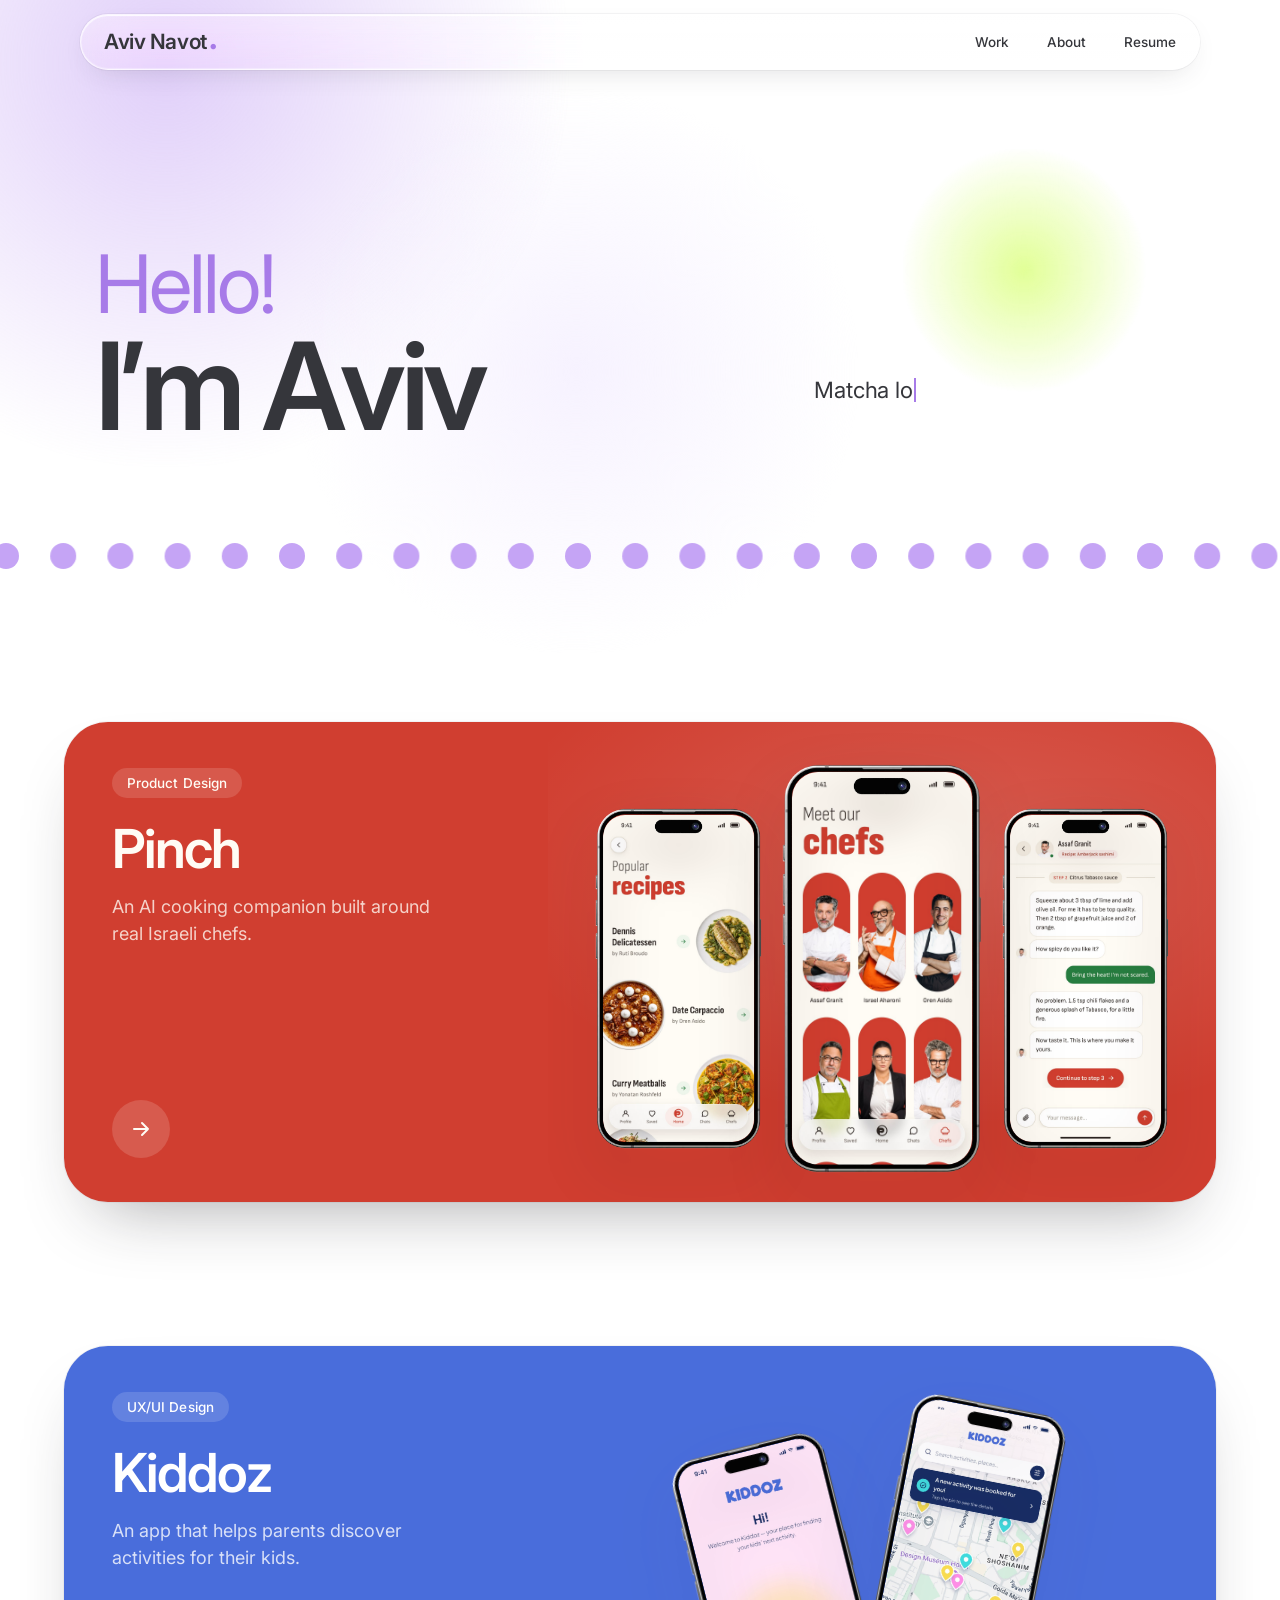
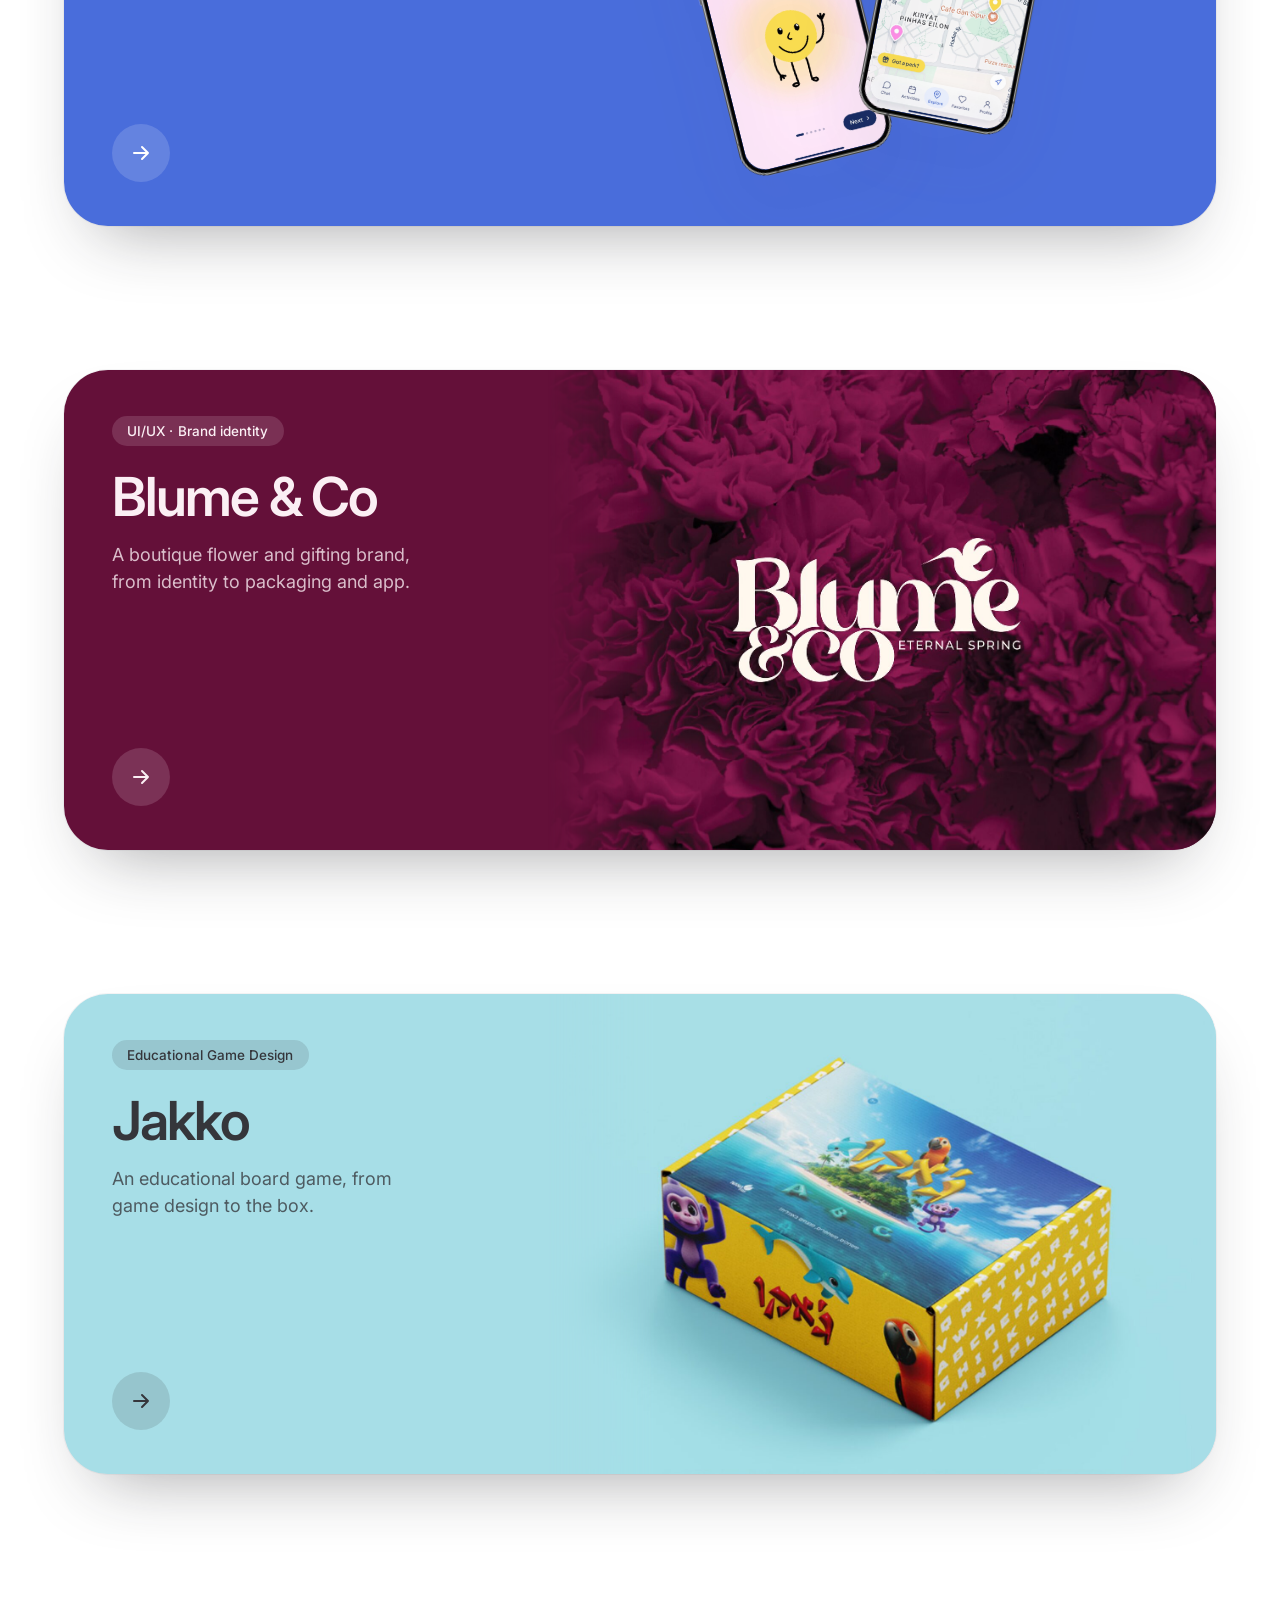
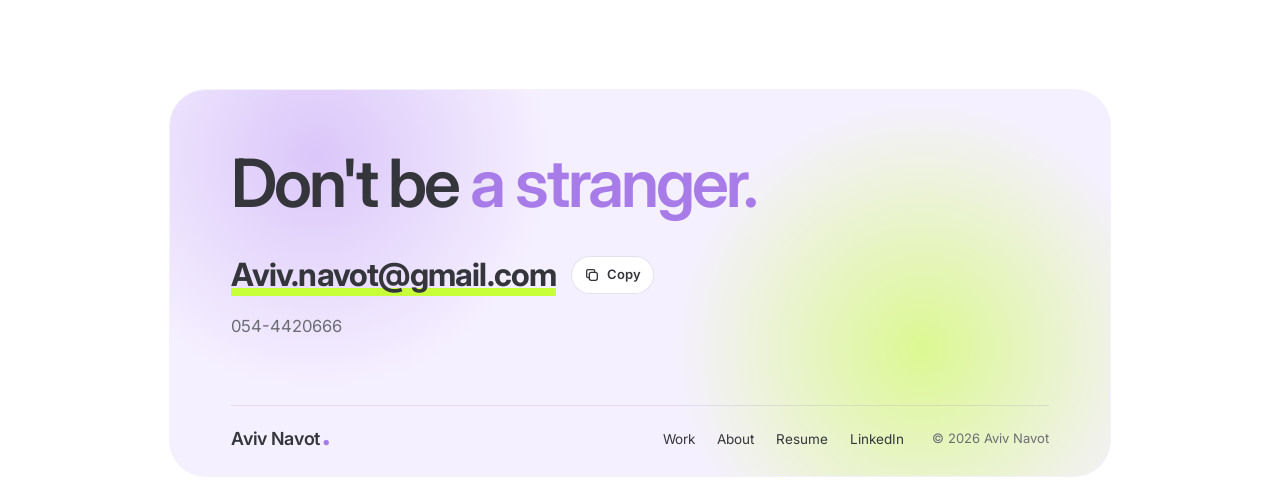
==== index.html @ ee2b3ea7 "Pinch: refresh all screens and home loop from Figma, swap onboarding for the Starter plan screen Co-" ====
<!DOCTYPE html>
<html lang="en" dir="ltr">
<head>
<meta charset="UTF-8">
<meta name="viewport" content="width=device-width, initial-scale=1.0, viewport-fit=cover">
<title>Aviv Navot — Visual &amp; Product Designer</title>
<meta name="description" content="Aviv Navot, visual and product designer: branding, UI/UX and digital products.">
<link rel="preconnect" href="https://fonts.googleapis.com">
<link rel="preconnect" href="https://fonts.gstatic.com" crossorigin>
<link href="https://fonts.googleapis.com/css2?family=Inter:opsz,wght@14..32,300..700&display=swap" rel="stylesheet">
<link rel="stylesheet" href="css/style.css">
<link rel="stylesheet" href="css/case-study.css?v=52">
<link rel="stylesheet" href="css/home.css?v=16">
<link rel="icon" href="favicon.svg" type="image/svg+xml">
<link rel="icon" href="favicon-32.png" sizes="32x32" type="image/png">
<link rel="apple-touch-icon" href="apple-touch-icon.png">
</head>
<body class="cs home" data-title-en="Aviv Navot — Visual &amp; Product Designer">

  <!-- living background -->
  <div class="hm-sky" aria-hidden="true"><div class="hm-orbit"><i></i><i></i><i></i><i></i><i></i></div><div class="hm-glow"></div></div>

  <header class="nav">
    <div class="nav-inner">
      <a href="index.html" class="brand">Aviv Navot<span class="dot">.</span></a>
      <button class="nav-toggle" id="navToggle" aria-label="Menu" aria-expanded="false">
        <span></span><span></span><span></span>
      </button>
      <nav class="nav-links" id="navLinks">
        <a href="#work"><span class="en">Work</span></a>
        <a href="about.html"><span class="en">About</span></a>
        <a href="resume.html"><span class="en">Resume</span></a>
      </nav>
    </div>
  </header>

  <main>

  <!-- ================= HERO ================= -->
  <section class="hm-hero" id="top">
    <script>document.currentScript.parentNode.classList.add("hm-intro")</script>
    <div class="hm-hero-text">
      <h1 class="hm-title">
        <span class="hm-hello" data-lift>Hello!</span>
        <span class="hm-name" data-lift>I’m Aviv</span>
      </h1>
      <p class="hm-note" data-lift><span data-cursor="lime">Matcha lover,</span> <span data-cursor="lilac">coffee hater.</span><br>Creating things people actually need.</p>
    </div>
    <div class="hm-dots" aria-hidden="true"></div>
  </section>

  <!-- ================= WORK ================= -->
  <section class="hm-work" id="work" aria-label="Selected work">
    <div class="hm-stack">

      <article class="hm-slot">
        <a class="hm-card hm-pinch" href="projects/pinch.html" style="--card:#D03E30; --ink:#FFFCF5;">
          <div class="hm-info">
            <span class="hm-tag">Product Design</span>
            <h2 class="hm-name-p">Pinch</h2>
            <p class="hm-desc">An AI cooking companion built around real Israeli chefs.</p>
            <span class="hm-go" aria-hidden="true"><svg viewBox="0 0 24 24"><path d="M5 12h14M13 6l6 6-6 6"/></svg></span>
          </div>
          <div class="hm-media hm-phones" aria-hidden="true">
            <div class="hm-phone p-l"><img src="images/pinch/v2/screen-popular.jpg?v=5" alt="" loading="lazy"></div>
            <div class="hm-phone p-c"><img src="images/pinch/v2/screen-chefs.jpg?v=5" alt=""></div>
            <div class="hm-phone p-r"><img src="images/pinch/v2/screen-chat.jpg?v=5" alt="" loading="lazy"></div>
          </div>
        </a>
      </article>

      <article class="hm-slot">
        <a class="hm-card" href="projects/kiddoz.html" style="--card:#496DDB; --ink:#FFFFFF;">
          <div class="hm-info">
            <span class="hm-tag">UX/UI Design</span>
            <h2 class="hm-name-p">Kiddoz</h2>
            <p class="hm-desc">An app that helps parents discover activities for their kids.</p>
            <span class="hm-go" aria-hidden="true"><svg viewBox="0 0 24 24"><path d="M5 12h14M13 6l6 6-6 6"/></svg></span>
          </div>
          <div class="hm-media hm-phones hm-air" aria-hidden="true">
            <div class="hm-phone k-a"><img src="images/kiddoz/v3/screen-welcome.jpg" alt="" loading="lazy"></div>
            <div class="hm-phone k-b"><img src="images/kiddoz/v3/screen-booking-confirmed.jpg" alt="" loading="lazy"></div>
          </div>
        </a>
      </article>

      <article class="hm-slot">
        <a class="hm-card" href="projects/blume-and-co.html" style="--card:#641039; --ink:#FBEFF4;">
          <div class="hm-info">
            <span class="hm-tag">UI/UX · Brand identity</span>
            <h2 class="hm-name-p">Blume &amp; Co</h2>
            <p class="hm-desc">A boutique flower and gifting brand, from identity to packaging and app.</p>
            <span class="hm-go" aria-hidden="true"><svg viewBox="0 0 24 24"><path d="M5 12h14M13 6l6 6-6 6"/></svg></span>
          </div>
          <div class="hm-media"><img src="images/blume/hero.jpg" alt="Blume &amp; Co logo on a bed of burgundy flowers" loading="lazy"></div>
        </a>
      </article>

      <article class="hm-slot">
        <a class="hm-card" href="projects/jaco.html" style="--card:#A7DEE7; --ink:#35363B;">
          <div class="hm-info">
            <span class="hm-tag">Educational Game Design</span>
            <h2 class="hm-name-p">Jakko</h2>
            <p class="hm-desc">An educational board game, from game design to the box.</p>
            <span class="hm-go" aria-hidden="true"><svg viewBox="0 0 24 24"><path d="M5 12h14M13 6l6 6-6 6"/></svg></span>
          </div>
          <div class="hm-media"><img src="images/jaco/box.jpg" alt="The Jakko board game box" loading="lazy"></div>
        </a>
      </article>

    </div>
  </section>

  </main>

  <footer class="cta-foot" id="contact">
    <div class="cta-card reveal">
      <span class="cta-aura" aria-hidden="true"></span>
      <h2 class="cta-title">Don't be <em>a stranger.</em></h2>
      <button type="button" class="cta-mail" data-copy="Aviv.navot@gmail.com" aria-label="Copy my email address: Aviv.navot@gmail.com">
        <span class="addr">Aviv.navot@gmail.com</span>
        <span class="cta-tip" aria-live="polite"><svg viewBox="0 0 24 24" aria-hidden="true"><rect x="8" y="8" width="12" height="12" rx="3"/><path d="M16 8V6a2 2 0 0 0-2-2H6a2 2 0 0 0-2 2v8a2 2 0 0 0 2 2h2"/></svg><span class="lbl">Copy</span></span>
      </button>
      <a class="cta-phone" href="tel:0544420666">054-4420666</a>
      <div class="cta-bottom">
        <a href="index.html" class="brand">Aviv Navot<span class="dot">.</span></a>
        <nav class="cta-links" aria-label="Footer">
          <a href="index.html#work">Work</a>
          <a href="about.html">About</a>
          <a href="resume.html">Resume</a>
          <a href="https://www.linkedin.com/in/aviv-navot-5a4806437" target="_blank" rel="noopener">LinkedIn</a>
        </nav>
        <span class="cta-note">© 2026 Aviv Navot</span>
      </div>
    </div>
  </footer>

  <script src="js/main.js?v=4"></script>
  <script src="js/case-study.js?v=49"></script>
  <script src="js/home.js?v=14"></script>
</body>
</html>
---- css/style.css ----
/* ============================================
   Aviv Navot — Portfolio
   Design system v2 — editorial, clean-lined
   ============================================ */

:root{
  --green-900:#0f3a20;
  --green-800:#1A5632;
  --green-700:#256d40;
  --green-600:#2f8350;
  --blush:#f3d9d6;
  --blush-soft:#f8e9e6;
  --cream:#faf6f0;
  --cream-deep:#f2ead9;
  --ink:#181c1a;
  --ink-soft:#4a534c;
  --line:rgba(24,28,26,0.12);
  --line-on-dark:rgba(250,246,240,0.22);
  --radius-lg:14px;
  --radius-md:10px;
  --radius-sm:6px;
  --maxw:1240px;
  --ease:cubic-bezier(.22,1,.36,1);
  --wine:#7a2140;
  --nav-h:68px;
}

*,*::before,*::after{ box-sizing:border-box; }
html{ scroll-behavior:smooth; }

body{
  margin:0;
  background:var(--cream);
  color:var(--ink);
  font-family:'Inter',-apple-system,BlinkMacSystemFont,sans-serif;
  font-size:16px;
  line-height:1.6;
  -webkit-font-smoothing:antialiased;
  overflow-x:hidden;
  padding-top:var(--nav-h);
}

html[lang="he"] body{ font-family:'Heebo','Inter',sans-serif; }
html[lang="he"]{ direction:rtl; }
html[lang="en"]{ direction:ltr; }

h1,h2,h3,h4{
  margin:0;
  font-family:'Fraunces','Georgia',serif;
  font-weight:600;
  letter-spacing:-0.01em;
  color:var(--green-900);
}
html[lang="he"] h1, html[lang="he"] h2, html[lang="he"] h3, html[lang="he"] h4{
  font-family:'Heebo',sans-serif;
  font-weight:700;
  letter-spacing:0;
}

p{ margin:0; }
a{ color:inherit; text-decoration:none; }
img{ max-width:100%; display:block; }
ul{ margin:0; padding:0; list-style:none; }
button{ font-family:inherit; }

/* language visibility toggle */
html[lang="en"] .he{ display:none !important; }
html[lang="he"] .en{ display:none !important; }

.wrap{
  max-width:var(--maxw);
  margin:0 auto;
  padding:0 clamp(20px,5vw,64px);
}

.eyebrow{
  display:inline-flex;
  align-items:center;
  gap:10px;
  font-size:12.5px;
  letter-spacing:0.16em;
  text-transform:uppercase;
  color:var(--green-700);
  font-weight:600;
}
.eyebrow::before{
  content:"";
  width:26px; height:1px;
  background:var(--green-700);
  display:inline-block;
}
html[lang="he"] .eyebrow{ letter-spacing:0; }
html[lang="he"] .eyebrow::before{ display:none; }
html[lang="he"] .eyebrow::after{
  content:"";
  width:26px; height:1px;
  background:var(--green-700);
  display:inline-block;
}

/* ============ NAV ============ */
/* Default = solid state (used on every page except the homepage hero) */
.nav{
  position:fixed; top:0; left:0; right:0; z-index:200;
  background:rgba(250,246,240,0.92);
  backdrop-filter:blur(14px) saturate(1.2);
  box-shadow:0 8px 26px -20px rgba(15,58,32,0.4);
  padding-top:env(safe-area-inset-top);
  transition:background .4s var(--ease), box-shadow .4s var(--ease);
}
.nav-inner{
  max-width:var(--maxw);
  margin:0 auto;
  padding:15px clamp(18px,5vw,64px);
  display:flex;
  align-items:center;
  justify-content:space-between;
  gap:16px;
}
.brand{
  font-family:'Fraunces',serif;
  font-weight:600;
  font-size:21px;
  color:var(--green-900);
  letter-spacing:-0.02em;
  display:flex;
  align-items:baseline;
  gap:8px;
  transition:color .4s var(--ease);
  white-space:nowrap;
}
html[lang="he"] .brand{ font-family:'Heebo',sans-serif; }
.brand .dot{ color:var(--green-700); font-size:36px; line-height:0; margin-left:-.17em; }

.nav-links{
  display:flex;
  align-items:center;
  gap:10px;
}
.nav-links a{
  font-size:13.5px;
  font-weight:600;
  color:var(--cream);
  padding:9px 18px;
  border-radius:999px;
  background:var(--green-800);
  transition:background .3s var(--ease), color .3s var(--ease);
  white-space:nowrap;
}
.nav-links a:hover{ background:var(--green-700); }

.lang-toggle{
  display:flex;
  align-items:center;
  gap:8px;
  font-size:12.5px;
  font-weight:600;
  flex:none;
}
.lang-toggle button{
  border:none;
  background:none;
  padding:2px 0;
  font-size:12.5px;
  font-weight:600;
  letter-spacing:0.02em;
  color:var(--ink-soft);
  cursor:pointer;
  position:relative;
  transition:color .3s var(--ease);
}
.lang-toggle button.active{ color:var(--green-800); }
.lang-toggle button.active::after{
  content:"";
  position:absolute; left:0; right:0; bottom:-4px;
  height:1.5px; background:var(--green-700);
}
.lang-toggle .sep{ color:var(--line); font-size:12px; }

/* hamburger toggle (mobile) */
.nav-toggle{
  display:none;
  flex:none;
  width:34px; height:34px;
  border:none; background:none;
  padding:0; margin:0;
  cursor:pointer;
  position:relative;
  z-index:210;
}
.nav-toggle span{
  position:absolute; left:6px; right:6px;
  height:2px; background:var(--green-900);
  border-radius:2px;
  transition:transform .3s var(--ease), opacity .3s var(--ease), background .3s var(--ease);
}
.nav-toggle span:nth-child(1){ top:11px; }
.nav-toggle span:nth-child(2){ top:17px; }
.nav-toggle span:nth-child(3){ top:23px; }
.nav-toggle.open span:nth-child(1){ transform:translateY(6px) rotate(45deg); }
.nav-toggle.open span:nth-child(2){ opacity:0; }
.nav-toggle.open span:nth-child(3){ transform:translateY(-6px) rotate(-45deg); }

/* -- transparent "on hero" state — homepage only, before scrolling past hero -- */
.nav.nav--on-hero{
  background:transparent;
  backdrop-filter:none;
  box-shadow:none;
}
.nav--on-hero .brand{ color:var(--cream); }
.nav--on-hero .brand .dot{ color:var(--blush); }
.nav--on-hero .nav-links a{ color:var(--cream); background:rgba(250,246,240,0.14); }
.nav--on-hero .nav-links a:hover{ background:rgba(250,246,240,0.24); }
.nav--on-hero .lang-toggle button{ color:rgba(250,246,240,0.65); }
.nav--on-hero .lang-toggle button.active{ color:var(--cream); }
.nav--on-hero .lang-toggle button.active::after{ background:var(--blush); }
.nav--on-hero .lang-toggle .sep{ color:rgba(250,246,240,0.4); }
.nav--on-hero .nav-toggle span{ background:var(--cream); }

/* ============ SECTION HEADERS ============ */
.section{ padding:80px 0; }
.section.tight{ padding:44px 0; }
.section-head{ margin-bottom:44px; }
.section-head h2{
  font-size:clamp(28px,3.2vw,40px);
  line-height:1.15;
}

/* ============ HERO ============ */
.hero{ padding:72px 0 84px; }
.hero-grid{
  display:grid;
  grid-template-columns:1.25fr 0.75fr;
  gap:72px;
  align-items:start;
}
.hero-kicker{ margin-bottom:22px; }
.hero h1{
  font-size:clamp(34px,4.2vw,52px);
  line-height:1.12;
  margin-bottom:22px;
  max-width:16ch;
}
.hero h1 em{ font-style:italic; color:var(--green-700); }
html[lang="he"] .hero h1 em{ font-style:normal; }

.hero-lede{
  font-size:16.5px;
  color:var(--ink-soft);
  max-width:48ch;
  margin-bottom:30px;
}
.hero-actions{
  display:flex;
  align-items:center;
  gap:28px;
  flex-wrap:wrap;
}

.btn{
  display:inline-flex;
  align-items:center;
  gap:10px;
  padding:14px 28px;
  border-radius:999px;
  background:var(--green-800);
  color:var(--cream);
  font-weight:600;
  font-size:14.5px;
  letter-spacing:0.01em;
  transition:transform .3s var(--ease), background .3s var(--ease);
}
.btn:hover{ background:var(--green-700); transform:translateY(-2px); }
.btn.ghost{
  background:transparent;
  color:var(--green-900);
  border:1px solid var(--line);
}
.btn.ghost:hover{ border-color:var(--green-700); background:rgba(26,86,50,0.04); }

.link-arrow{
  font-size:14.5px;
  font-weight:600;
  color:var(--green-800);
  display:inline-flex;
  align-items:center;
  gap:8px;
  border-bottom:1px solid var(--line);
  padding-bottom:2px;
}
.link-arrow .a{ transition:transform .3s var(--ease); display:inline-block; }
html[lang="he"] .link-arrow .a{ transform:scaleX(-1); }
.link-arrow:hover{ border-color:var(--green-700); }
.link-arrow:hover .a{ transform:translateX(4px); }
html[lang="he"] .link-arrow:hover .a{ transform:scaleX(-1) translateX(4px); }

/* -- hero info column (no boxes, hairline-separated) -- */
.hero-info{
  display:flex;
  flex-direction:column;
  gap:26px;
  padding-top:8px;
}
.info-block{
  padding-top:20px;
  border-top:1px solid var(--line);
}
.info-block:first-child{ padding-top:0; border-top:none; }
.info-label{
  display:block;
  font-family:'Inter',sans-serif;
  font-size:11.5px;
  text-transform:uppercase;
  letter-spacing:0.14em;
  font-weight:600;
  color:var(--green-700);
  margin-bottom:10px;
}
html[lang="he"] .info-label{ font-family:'Heebo',sans-serif; letter-spacing:0; }
.info-value{
  font-size:15px;
  color:var(--ink);
  line-height:1.7;
}
.info-value.contact-list{
  display:flex;
  flex-direction:column;
  gap:6px;
}
.info-value.contact-list a{
  font-weight:600;
  color:var(--green-900);
  width:fit-content;
  border-bottom:1px solid transparent;
  transition:border-color .2s var(--ease), color .2s var(--ease);
}
.info-value.contact-list a:hover{ border-color:var(--green-700); color:var(--green-700); }

/* ============ HERO COVER (homepage — full-viewport, mobile-first) ============ */
.hero-cover{
  position:relative;
  min-height:100svh;
  min-height:100vh;
  margin-top:calc(-1 * var(--nav-h));
  background:var(--green-900);
  color:var(--cream);
  display:flex;
  align-items:center;
  justify-content:center;
  overflow:hidden;
  padding:
    calc(env(safe-area-inset-top) + var(--nav-h) + 28px)
    max(20px, env(safe-area-inset-right))
    calc(env(safe-area-inset-bottom) + 60px)
    max(20px, env(safe-area-inset-left));
}
.hero-cover-inner{
  position:relative;
  z-index:3;
  text-align:center;
  max-width:760px;
  width:100%;
  margin-bottom:clamp(130px,30vh,300px); /* reserves room below for hero-photo, nudging text upward */
}
.hero-cover.no-photo .hero-cover-inner{ margin-bottom:0; }
.hero-hand{
  font-family:'Caveat','Fraunces',cursive;
  font-weight:600;
  font-size:clamp(19px,5.6vw,30px);
  color:var(--blush);
  margin:0 0 2px;
  line-height:1.3;
}
html[lang="he"] .hero-hand{ font-family:'Heebo',sans-serif; font-weight:600; font-size:clamp(16px,4.4vw,22px); }
.hero-big{
  font-family:'Fraunces',serif;
  font-style:italic;
  font-weight:600;
  color:var(--blush);
  font-size:clamp(56px,19vw,150px);
  line-height:0.94;
  margin:0;
  letter-spacing:-0.01em;
  word-break:keep-all;
}
html[lang="he"] .hero-big{ font-family:'Heebo',sans-serif; font-style:normal; font-weight:800; font-size:clamp(34px,12vw,104px); line-height:1.05; }
.hero-sign{
  margin-top:clamp(14px,3.4vw,24px);
  font-size:clamp(12.5px,3vw,15px);
  letter-spacing:0.16em;
  text-transform:uppercase;
  color:rgba(250,246,240,0.7);
}
html[lang="he"] .hero-sign{ letter-spacing:0.02em; }

.hero-flower{ position:absolute; z-index:1; opacity:0.95; }
.hero-flower.f1{ top:6%; left:4%; width:clamp(34px,9vw,64px); }
.hero-flower.f2{ top:11%; left:16%; width:clamp(22px,6vw,42px); opacity:.8; }
.hero-flower.f3{ top:7%; right:5%; width:clamp(36px,9.5vw,70px); }
.hero-flower.f4{ top:16%; right:16%; width:clamp(20px,5.5vw,38px); opacity:.8; }
.hero-flower.f5{ bottom:16%; left:6%; width:clamp(26px,7vw,50px); }
.hero-flower.f6{ bottom:8%; left:15%; width:clamp(18px,5vw,32px); opacity:.75; }
.hero-flower.f7{ bottom:16%; right:6%; width:clamp(26px,7vw,50px); }
.hero-flower.f8{ bottom:8%; right:15%; width:clamp(18px,5vw,32px); opacity:.75; }

.hero-curve{
  position:absolute;
  z-index:2;
  left:50%;
  bottom:-2px;
  transform:translateX(-50%);
  width:150%;
  height:clamp(46px,11vw,110px);
  background:var(--cream);
  border-radius:50% 50% 0 0/100% 100% 0 0;
}

/* -- hero photo: rises up centered, masked by hero-curve so she appears to step out of it -- */
.hero-photo{
  position:absolute;
  z-index:1;
  left:50%;
  bottom:0;
  transform:translateX(-50%);
  height:clamp(190px,40vh,420px);
  width:auto;
  max-width:80vw;
  pointer-events:none;
  user-select:none;
  filter:drop-shadow(0 18px 34px rgba(7,22,14,0.4));
}

/* ============ ABOUT TEASER (homepage) ============ */
.about-teaser{ padding:clamp(52px,10vw,90px) 0; }
.about-teaser-head{ margin-bottom:26px; }
.about-teaser-copy{
  display:flex;
  flex-direction:column;
  gap:18px;
  max-width:66ch;
  font-size:clamp(15.5px,2.2vw,17px);
  color:var(--ink-soft);
  line-height:1.75;
}
.about-teaser-copy strong{ color:var(--ink); }
.about-teaser-actions{ margin-top:28px; }

/* ============ PROJECT CHAPTERS (home) — full-bleed, sticky-media ============ */
.proj-list{ display:flex; flex-direction:column; }
.proj-row{
  position:relative;
  height:140svh;
  height:140vh;
}
.proj-link{ display:block; height:100%; }
.proj-media{
  position:sticky;
  top:0;
  width:100%;
  height:100svh;
  height:100vh;
  overflow:hidden;
  background:var(--cream-deep);
}
.proj-media img{
  width:100%; height:100%;
  object-fit:cover;
  display:block;
}

.proj-overlay{
  position:absolute; inset:0;
  display:flex;
  flex-direction:column;
  justify-content:flex-end;
  padding:clamp(20px,5vw,48px);
  padding-bottom:calc(env(safe-area-inset-bottom) + clamp(28px,7vw,56px));
  background:linear-gradient(180deg,
    rgba(7,22,14,0) 30%,
    rgba(7,22,14, calc(0.28 + 0.42 * var(--progress, 0.35))) 68%,
    rgba(7,22,14, calc(0.6 + 0.3 * var(--progress, 0.35))) 100%);
  transition:background .15s linear;
}
.proj-index{
  position:absolute;
  top:calc(env(safe-area-inset-top) + clamp(18px,4vw,32px));
  left:clamp(20px,5vw,48px);
  font-family:'Fraunces',serif;
  font-size:13px;
  color:rgba(250,246,240,0.75);
  letter-spacing:0.05em;
}
html[lang="he"] .proj-index{ left:auto; right:clamp(20px,5vw,48px); font-family:'Heebo',sans-serif; }

.proj-kicker{
  font-size:12px;
  font-weight:600;
  text-transform:uppercase;
  letter-spacing:0.1em;
  color:var(--blush);
  margin-bottom:10px;
  display:block;
}
html[lang="he"] .proj-kicker{ letter-spacing:0; }

.proj-title-row{
  display:flex;
  align-items:flex-end;
  justify-content:space-between;
  gap:20px;
}
.proj-heading{
  color:#fff;
  font-size:clamp(30px,8vw,46px);
  line-height:1.03;
}
.proj-arrow{
  flex:none;
  font-size:22px;
  color:#fff;
  opacity:0.85;
  transition:transform .35s var(--ease);
}
html[lang="he"] .proj-arrow{ transform:scaleX(-1); }
.proj-row:hover .proj-arrow{ transform:translateX(6px); opacity:1; }
html[lang="he"] .proj-row:hover .proj-arrow{ transform:scaleX(-1) translateX(6px); }

.proj-specialties{
  display:flex;
  flex-wrap:wrap;
  align-items:center;
  gap:0;
  margin-top:12px;
  font-size:13.5px;
  color:rgba(250,246,240,0.88);
  font-weight:500;
}
.proj-specialties li{ display:flex; align-items:center; }
.proj-specialties li:not(:last-child)::after{
  content:"·";
  margin:0 10px;
  color:rgba(250,246,240,0.5);
}

/* ============ PROJECT PAGE ============ */
.project-hero{ padding:60px 0 0; }
.breadcrumb{
  display:flex; align-items:center; gap:10px;
  font-size:13.5px; color:var(--ink-soft); margin-bottom:30px;
}
.breadcrumb a{ color:var(--green-700); font-weight:600; }
.breadcrumb a:hover{ text-decoration:underline; }

.project-head{ max-width:74ch; }
.project-head h1{ font-size:clamp(32px,4.4vw,54px); line-height:1.08; margin:14px 0 20px; }
.project-head .lede{ color:var(--ink-soft); font-size:17px; }

/* -- spec strip, replaces boxed meta card -- */
.specs{
  display:flex;
  flex-wrap:wrap;
  gap:clamp(28px,4vw,64px);
  padding:26px 0;
  margin-top:38px;
  border-top:1px solid var(--line);
  border-bottom:1px solid var(--line);
}
.spec{ display:flex; flex-direction:column; gap:7px; }
.spec .k{
  font-size:11px; text-transform:uppercase; letter-spacing:0.1em;
  color:var(--ink-soft);
}
html[lang="he"] .spec .k{ letter-spacing:0; }
.spec .v{ font-size:14.5px; font-weight:600; color:var(--ink); }
.spec .v.list{ display:flex; flex-wrap:wrap; gap:0; }
.spec .v.list span:not(:last-child)::after{ content:"·"; margin:0 8px; color:var(--ink-soft); font-weight:400; }

.project-body{ padding:52px 0 0; }
.prose{
  max-width:74ch;
  font-size:16.5px;
  color:var(--ink-soft);
  display:flex;
  flex-direction:column;
  gap:20px;
  margin-bottom:44px;
}
.prose strong{ color:var(--ink); }

.gallery{
  display:grid;
  grid-template-columns:repeat(6,1fr);
  gap:18px;
}
.gallery figure{ margin:0; border-radius:var(--radius-md); overflow:hidden; background:var(--cream-deep); }
.gallery img{ width:100%; height:100%; object-fit:cover; transition:transform .6s var(--ease); }
.gallery figure:hover img{ transform:scale(1.03); }
.gallery .g-wide{ grid-column:span 6; }
.gallery .g-half{ grid-column:span 3; }
.gallery .g-third{ grid-column:span 2; }

/* -- next project, plain text link -- */
.next-project{
  padding:60px 0 90px;
  margin-top:24px;
}
.next-project .label{
  font-size:12.5px; letter-spacing:0.1em; text-transform:uppercase;
  color:var(--ink-soft); margin-bottom:16px; display:block;
}
html[lang="he"] .next-project .label{ letter-spacing:0; }
.next-card{
  display:flex; align-items:center; justify-content:space-between; gap:24px;
  padding:26px 0;
  border-top:1px solid var(--line);
  transition:padding .3s var(--ease);
}
.next-card h3{ font-size:clamp(26px,3.6vw,40px); transition:color .3s var(--ease); }
.next-card .arrow{ font-size:26px; color:var(--green-800); transition:transform .35s var(--ease); }
html[lang="he"] .next-card .arrow{ transform:scaleX(-1); }
.next-card:hover h3{ color:var(--green-700); }
.next-card:hover .arrow{ transform:translateX(8px); }
html[lang="he"] .next-card:hover .arrow{ transform:scaleX(-1) translateX(8px); }

/* ============ ABOUT PAGE ============ */
.about-hero{ padding:64px 0 0; }
.about-grid{
  display:grid;
  grid-template-columns:1.3fr 0.7fr;
  gap:72px;
  align-items:start;
  padding:44px 0 80px;
}
.about-copy{ display:flex; flex-direction:column; gap:22px; max-width:62ch; }
.about-copy p{ font-size:17px; color:var(--ink-soft); line-height:1.75; }
.about-copy p strong{ color:var(--ink); }
.about-side{ display:flex; flex-direction:column; gap:26px; }

/* ============ CONTACT PAGE ============ */
.contact-grid{
  display:grid;
  grid-template-columns:repeat(2,1fr);
  gap:1px;
  background:var(--line);
  border:1px solid var(--line);
  margin-top:48px;
  border-radius:var(--radius-md);
  overflow:hidden;
}
.contact-card{
  background:var(--cream);
  padding:28px 26px;
  display:flex;
  flex-direction:column;
  gap:8px;
  position:relative;
}
a.contact-card{ transition:background .3s var(--ease); }
a.contact-card:hover{ background:var(--cream-deep); }
.contact-card-label{
  font-size:11px;
  text-transform:uppercase;
  letter-spacing:0.1em;
  color:var(--ink-soft);
}
html[lang="he"] .contact-card-label{ letter-spacing:0; }
.contact-card-value{
  font-family:'Fraunces',serif;
  font-size:clamp(17px,2.4vw,22px);
  color:var(--green-900);
}
html[lang="he"] .contact-card-value{ font-family:'Heebo',sans-serif; font-weight:700; }
.contact-card-arrow{
  position:absolute; top:26px; right:26px;
  font-size:18px; color:var(--green-700);
  opacity:0; transform:translateX(-4px);
  transition:opacity .3s var(--ease), transform .3s var(--ease);
}
html[lang="he"] .contact-card-arrow{ right:auto; left:26px; transform:scaleX(-1) translateX(-4px); }
a.contact-card:hover .contact-card-arrow{ opacity:1; transform:translateX(0); }
html[lang="he"] a.contact-card:hover .contact-card-arrow{ transform:scaleX(-1) translateX(0); }

/* ============ FOOTER ============ */
.site-footer{
  border-top:1px solid var(--line);
  padding:48px 0 40px;
  margin-top:20px;
}
.footer-grid{
  display:flex;
  align-items:center;
  justify-content:space-between;
  gap:24px;
  flex-wrap:wrap;
}
.footer-grid .brand{ font-size:19px; }
.footer-links{ display:flex; gap:28px; flex-wrap:wrap; }
.footer-links a{ font-size:13.5px; color:var(--ink-soft); }
.footer-links a:hover{ color:var(--green-800); }
.footer-note{ font-size:12.5px; color:var(--ink-soft); opacity:.7; margin-top:18px; }

/* ============ MOBILE NAV OVERLAY ============ */
@media (max-width: 720px){
  .nav-toggle{ display:block; }
  .nav-links{
    position:fixed;
    inset:0;
    top:0;
    flex-direction:column;
    justify-content:center;
    align-items:center;
    gap:20px;
    background:var(--green-900);
    padding:100px 24px 40px;
    transform:translateY(-8px);
    opacity:0;
    pointer-events:none;
    transition:opacity .35s var(--ease), transform .35s var(--ease);
  }
  .nav-links.open{
    opacity:1;
    transform:translateY(0);
    pointer-events:auto;
  }
  .nav-links a{
    font-size:19px;
    background:transparent;
    color:var(--cream);
    padding:10px 22px;
  }
  .nav-links a:hover{ background:rgba(250,246,240,0.1); }
}

/* ============ RESPONSIVE ============ */
@media (max-width: 980px){
  .about-grid{ grid-template-columns:1fr; gap:36px; }
  .gallery{ grid-template-columns:repeat(2,1fr); }
  .gallery .g-wide, .gallery .g-half, .gallery .g-third{ grid-column:span 2; }
}
@media (max-width: 640px){
  .contact-grid{ grid-template-columns:1fr; }
}
@media (max-width: 560px){
  .section{ padding:56px 0; }
  .proj-title-row{ flex-direction:column; align-items:flex-start; gap:10px; }
  .specs{ gap:22px; }
}

/* -- mobile-only: compact editorial previews instead of full-screen sticky chapters -- */
@media (max-width: 640px){
  .proj-row{
    height:auto;
  }
  .proj-link{
    height:auto;
    display:block;
  }
  .proj-media{
    position:relative;
    top:auto;
    height:48svh;
    height:48vh;
    min-height:380px;
    max-height:520px;
  }
  .proj-overlay{
    padding:16px 18px calc(env(safe-area-inset-bottom) + 16px);
    background:linear-gradient(180deg,
      rgba(7,22,14,0) 30%,
      rgba(7,22,14,0.5) 68%,
      rgba(7,22,14,0.78) 100%);
  }
  .proj-index{
    top:calc(env(safe-area-inset-top) + 12px);
    font-size:11.5px;
  }
  .proj-kicker{
    font-size:11px;
    margin-bottom:6px;
  }
  .proj-heading{
    font-size:clamp(21px,6.5vw,28px);
  }
  .proj-specialties{
    font-size:11.5px;
    margin-top:6px;
  }
  .proj-arrow{ font-size:18px; }
}

/* respect reduced motion */
@media (prefers-reduced-motion: reduce){
  .reveal{ transition:none; opacity:1; transform:none; }
  html{ scroll-behavior:auto; }
}

/* reveal-on-scroll */
.reveal{ opacity:0; transform:translateY(20px); transition:opacity .8s var(--ease), transform .8s var(--ease); }
.reveal.in{ opacity:1; transform:translateY(0); }

/* English-only portfolio: language switch removed */
.lang-toggle{ display:none !important; }
---- css/case-study.css ----
/* ============================================
   Case study layer — clean / airy direction
   White page, subtle grey containers, colour only in type.
   Scoped to body.cs. Project accent via --pj-accent.
   ============================================ */

body.cs{
  /* portfolio palette: Acid Lime x Soft Lilac on white, graphite type.
     Project imagery keeps its own colours (Pinch stays red). */
  --c-graphite:#35363B;
  --c-lime:#C7FF38;
  --c-lilac:#C5A4F5;
  --c-orchid:#A77BE8;
  --c-orchid-ink:#7650C2;   /* accessible orchid for small text */
  --c-mist:#F5F0FF;
  --cs-bg:#FFFFFF;
  --cs-ink:var(--c-graphite);
  --cs-soft:#6C6D74;
  --cs-faint:#A3A4AB;
  --cs-line:#ECECEF;
  --cs-card:#F6F6F8;
  --cs-card-2:#FBFBFC;
  --pj-accent:var(--c-orchid);
  --cs-display:'Inter',-apple-system,BlinkMacSystemFont,"Segoe UI","Helvetica Neue",Arial,sans-serif;
  --cs-body:'Inter',-apple-system,BlinkMacSystemFont,"Segoe UI","Helvetica Neue",Arial,sans-serif;
  font-optical-sizing:auto;
  --cs-text:880px;
  --cs-media:1120px;
  --cs-radius:32px;
  background:var(--cs-bg);
  color:var(--cs-ink);
  font-family:var(--cs-body);
  font-size:17.5px;
  line-height:1.65;
}
html[lang="he"] body.cs{ --cs-display:'Heebo',-apple-system,"Segoe UI",Arial,sans-serif; --cs-body:'Heebo',-apple-system,"Segoe UI",Arial,sans-serif; }

/* quieter nav on case-study pages */
body.cs .nav{
  top:14px; left:0; right:0; margin-inline:auto; width:min(1120px, calc(100% - 32px));
  border-radius:999px; background:transparent; box-shadow:none; border:0; backdrop-filter:none;
}
/* the glass lives on a pseudo-element, so the mobile menu (position:fixed) is not trapped inside the capsule */
body.cs .nav::before{
  content:""; position:absolute; inset:0; border-radius:inherit; z-index:-1;
  background:linear-gradient(180deg, rgba(255,255,255,.34), rgba(255,255,255,.14));
  -webkit-backdrop-filter:blur(22px) saturate(1.8); backdrop-filter:blur(22px) saturate(1.8);
  border:1px solid rgba(255,255,255,.7);
  box-shadow:inset 0 1px 1px rgba(255,255,255,.9), inset 0 -1px 1px rgba(255,255,255,.35), 0 0 0 1px rgba(53,54,59,.05), 0 10px 30px -14px rgba(53,54,59,.22);
}
body.cs .nav-inner{ max-width:none; padding:9px 10px 9px 24px; }
body.cs .nav{ transition:width .7s cubic-bezier(.16,1,.3,1), top .5s cubic-bezier(.16,1,.3,1); }
body.cs .nav .brand{ transition:opacity .35s ease, max-width .6s cubic-bezier(.16,1,.3,1); max-width:200px; overflow:hidden; }
@media (min-width:721px){
  body.cs.nav-compact .nav{ width:300px; top:12px; }
  body.cs.nav-compact .nav .brand{ opacity:0; max-width:0; pointer-events:none; }
  body.cs.nav-compact .nav-inner{ justify-content:center; padding:7px; gap:0; }
}
body.cs{ padding-top:calc(var(--nav-h) + 28px); }
body.cs .brand{ font-family:var(--cs-display); font-weight:600; color:var(--cs-ink); letter-spacing:-0.02em; }
body.cs .brand .dot{ color:var(--pj-accent); font-size:36px; line-height:0; margin-left:-.17em; }
body.cs .nav-links a{ background:transparent; color:var(--cs-ink); font-weight:500; padding:8px 14px; }
body.cs .nav-links a{ position:relative; }
body.cs .nav-links a:hover{ background:var(--c-mist); }
body.cs .nav-links a::after{ content:""; position:absolute; left:14px; right:14px; bottom:4px; height:2px; border-radius:2px; background:var(--c-lime); transform:scaleX(0); transition:transform .3s var(--ease); }
body.cs .nav-links a:hover::after{ transform:scaleX(1); }
body.cs .lang-toggle button.active{ color:var(--cs-ink); }
body.cs .lang-toggle button.active::after{ background:var(--c-lime); height:2px; }
@media (max-width:720px){
  body.cs .nav-links{ background:#fff; }
  body.cs .nav-links a{ color:var(--cs-ink); }
  body.cs .nav-toggle span{ background:var(--cs-ink); }
}

/* ---------- layout primitives ---------- */
.cs-text{ max-width:var(--cs-text); margin-inline:auto; padding-inline:max(20px, env(safe-area-inset-left,0px)); }
.cs-media{ max-width:calc(var(--cs-media) + 40px); margin-inline:auto; padding-inline:max(20px, env(safe-area-inset-left,0px)); }
.cs-sec{ padding-block:clamp(88px,12vw,160px) 0; }
.cs-sec + .cs-sec{ padding-top:clamp(120px,15vw,200px); }

.cs-pill{
  display:inline-flex; align-items:center; gap:8px; height:36px; padding:0 16px 0 13px; border-radius:999px;
  font-size:14px; font-weight:600; color:var(--cs-ink); background:var(--c-lime);
}
.cs-pill::before{ content:""; width:6px; height:6px; border-radius:50%; background:var(--cs-ink); }

.cs-head{ display:grid; grid-template-columns:auto minmax(0,1fr); column-gap:clamp(20px,3vw,40px); align-items:start; }
.cs-head > *:not(.cs-glass){ grid-column:2; }
.cs-head.flip{ grid-template-columns:minmax(0,1fr) auto; }
.cs-head.flip > *:not(.cs-glass){ grid-column:1; }
.cs-head.flip > .cs-glass{ grid-column:2; }
.cs-glass{
  grid-column:1; grid-row:1 / span 4; position:relative; display:flex; align-items:center; justify-content:center;
  min-width:clamp(150px,17vw,260px); margin-top:-0.08em; padding-inline-end:4px;
  animation:csFloat 7s ease-in-out infinite; animation-delay:var(--fd,0s); will-change:transform;
}
/* aura: a soft colour glow behind the digits (gradient only, no blur filter, so scrolling stays light) */
.cs-glass::before{
  content:""; position:absolute; left:50%; top:50%; width:150%; aspect-ratio:1; border-radius:50%;
  background:radial-gradient(circle at 50% 50%, var(--g2) 0%, var(--g1) 34%, rgba(255,255,255,0) 68%);
  opacity:.75; transform:translate(-50%,-50%); animation:csAura 9s ease-in-out infinite; animation-delay:var(--fd,0s);
  will-change:transform;
}
.cs-glass .pane{ position:relative; display:block; }
/* the digits: solid graphite, big and tight, with the colour aura behind */
.cs-glass .pane span{
  display:block; font-family:var(--cs-display); font-weight:600; letter-spacing:-0.075em; line-height:.82;
  font-size:clamp(120px,15vw,230px); font-variant-numeric:tabular-nums; color:var(--cs-ink);
  font-feature-settings:"ss01","cv11";
}
.cs-glass.g-red{ --g1:#E9DCFD; --g2:var(--c-lilac); --t:167,123,232; }     /* lilac */
.cs-glass.g-rose{ --g1:#EEFFC4; --g2:var(--c-lime); --t:120,160,20; }        /* lime */
.cs-glass.g-yellow{ --g1:#F1E8FF; --g2:#D9C3FA; --t:118,80,194; }            /* soft lilac */
.cs-glass.g-pink{ --g1:#E2D2FB; --g2:var(--c-orchid); --t:118,80,194; }      /* orchid */
@keyframes csFloat{ 0%,100%{ transform:translateY(0); } 50%{ transform:translateY(-10px); } }
@keyframes csAura{ 0%,100%{ transform:translate(-50%,-50%) scale(1); } 50%{ transform:translate(-46%,-54%) scale(1.08); } }
.cs-h2{
  font-family:var(--cs-display); font-weight:600; letter-spacing:-0.04em; color:var(--cs-ink);
  font-size:clamp(38px,5.4vw,68px); line-height:1.02; margin-top:22px; max-width:15ch; text-wrap:balance;
}
html[lang="he"] .cs-h2{ letter-spacing:-0.015em; line-height:1.08; }
.cs-h2 em, .cs-h3 em{ font-style:normal; color:var(--pj-accent); }
.cs-lede{ margin-top:22px; font-size:clamp(18px,1.6vw,20px); line-height:1.6; color:var(--cs-soft); max-width:58ch; }
.cs-h3{ font-family:var(--cs-display); font-weight:600; letter-spacing:-0.025em; font-size:clamp(24px,2.4vw,32px); line-height:1.15; color:var(--cs-ink); text-wrap:balance; }
html[lang="he"] .cs-h3{ letter-spacing:-0.01em; }
.cs-label{ font-size:13px; font-weight:500; color:var(--cs-soft); letter-spacing:0.01em; }
.cs-sub{ margin-top:clamp(72px,9vw,120px); }
.cs-sub > .cs-h3 + *{ margin-top:28px; }

.cs-card{ background:var(--cs-card); border-radius:var(--cs-radius); padding:clamp(24px,3vw,40px); }
.cs-figure{ margin:0; border-radius:var(--cs-radius); overflow:hidden; background:var(--cs-card); }
.cs-figure img, .cs-figure video{ width:100%; height:100%; object-fit:cover; display:block; }
.cs-caption{ margin-top:14px; font-size:14.5px; color:var(--cs-soft); }

/* ---------- hero ---------- */
.cs-hero{ position:relative; padding-top:clamp(36px,5vw,64px); text-align:center; isolation:isolate; }
.cs-aurora{ position:absolute; inset:-120px 0 auto; height:620px; z-index:-1; pointer-events:none; overflow:hidden; }
.cs-aurora i{ position:absolute; width:62vw; max-width:860px; aspect-ratio:1; border-radius:50%; will-change:transform; animation:csDrift 24s ease-in-out infinite; }
.cs-aurora i:nth-child(1){ background:radial-gradient(circle, rgba(197,164,245,.46), rgba(197,164,245,0) 64%); left:-6%; top:-34%; }
.cs-aurora i:nth-child(2){ background:radial-gradient(circle, rgba(167,123,232,.30), rgba(167,123,232,0) 64%); left:26%; top:-50%; animation-delay:-8s; }
.cs-aurora i:nth-child(3){ background:radial-gradient(circle, rgba(199,255,56,.38), rgba(199,255,56,0) 62%); right:-14%; top:-30%; animation-delay:-16s; }
.cs-aurora i:nth-child(4){ background:radial-gradient(circle, rgba(215,255,140,.34), rgba(215,255,140,0) 62%); right:-4%; top:6%; width:38vw; animation-delay:-4s; }
@keyframes csDrift{ 0%,100%{ transform:translate3d(0,0,0); } 50%{ transform:translate3d(4%,5%,0); } }
.cs-hero .breadcrumb{ justify-content:center; margin-bottom:28px; font-size:14px; color:var(--cs-soft); }
.cs-hero .breadcrumb a{ color:var(--cs-ink); }
.cs-hero h1{
  font-family:var(--cs-display); font-weight:600; letter-spacing:-0.045em; color:var(--cs-ink);
  font-size:clamp(38px,5.4vw,78px); line-height:1.02; margin:0 auto; max-width:19ch; text-wrap:balance;
}
html[lang="he"] .cs-hero h1{ letter-spacing:-0.02em; line-height:1.08; }
.cs-hero h1 em{ font-style:normal; color:var(--pj-accent); }
.cs-hero .cs-lede{ margin:28px auto 0; max-width:52ch; }
.cs-hero-figure{ margin-top:clamp(48px,7vw,88px); aspect-ratio:16/9; }
.cs-hero-figure img{ object-position:50% 35%; }

/* headline: each word rises into place with a soft blur */
[data-words] .w{ display:inline-block; opacity:0; transform:translateY(.55em); filter:blur(10px);
  transition:opacity .9s cubic-bezier(.16,1,.3,1), transform 1s cubic-bezier(.16,1,.3,1), filter .9s cubic-bezier(.16,1,.3,1);
  transition-delay:var(--wd,0ms); }
[data-words].go .w{ opacity:1; transform:none; filter:blur(0); }
/* typewriter (unused) */
.tw-ch{ opacity:0; }
.tw-ch.on{ opacity:1; }
.tw-caret{ display:inline-block; width:0.06em; height:0.9em; margin-inline-start:0.04em; background:var(--pj-accent); vertical-align:-0.08em; animation:twBlink 1s steps(1) infinite; }
@keyframes twBlink{ 50%{ opacity:0; } }

.cs-meta{ display:grid; grid-template-columns:repeat(4,minmax(0,1fr)); gap:16px; margin-top:20px; text-align:start; }
.cs-meta > div{ background:var(--cs-card); border-radius:26px; padding:18px 20px; }
.cs-meta .v{ display:block; margin-top:6px; font-size:15.5px; font-weight:600; color:var(--cs-ink); line-height:1.4; }
.cs-meta .accent{ color:var(--cs-ink); }
.cs-meta .accent::before{ content:""; display:inline-block; width:8px; height:8px; border-radius:50%; background:var(--c-lime); margin-inline-end:8px; vertical-align:1px; }

/* ---------- goals + kpi ---------- */
.cs-two{ display:grid; grid-template-columns:repeat(2,minmax(0,1fr)); gap:16px; margin-top:clamp(40px,5vw,64px); }
.cs-goal{ display:flex; flex-direction:column; gap:28px; justify-content:flex-start; }
.cs-goal .who{ font-size:14px; font-weight:600; color:var(--c-orchid-ink); }
.cs-goal p{ font-family:var(--cs-display); font-weight:500; letter-spacing:-0.02em; font-size:clamp(21px,2vw,26px); line-height:1.3; }
.cs-kpi-list{ display:flex; flex-direction:column; margin-top:14px; }
.cs-kpi-list li{ padding:14px 0; border-top:1px solid #E7E4DC; font-size:17px; }
.cs-note-text{ margin-top:16px; font-size:15px; color:var(--cs-soft); }

/* ---------- accordion ---------- */
.cs-acc{ display:flex; flex-direction:column; gap:12px; margin-top:clamp(32px,4vw,48px); }
.cs-acc details{ background:var(--cs-card); border-radius:28px; border:1px solid transparent; transition:background .3s var(--ease), border-color .3s var(--ease); }
.cs-acc details[open]{ background:var(--c-mist); border-color:var(--c-lilac); }
.cs-acc summary{
  list-style:none; cursor:pointer; display:flex; align-items:center; gap:18px; padding:22px 22px 22px 28px;
  font-family:var(--cs-display); font-weight:600; letter-spacing:-0.025em; font-size:clamp(19px,1.9vw,24px); line-height:1.25; color:var(--cs-ink);
}
html[lang="he"] .cs-acc summary{ padding:22px 28px 22px 22px; letter-spacing:-0.01em; }
.cs-acc summary::-webkit-details-marker{ display:none; }
.cs-acc summary .n{ font-size:20px; font-weight:600; min-width:34px; color:var(--c-orchid-ink); letter-spacing:0; min-width:24px; }
.cs-acc summary .t{ flex:1; }
.cs-acc summary .pm{
  flex:none; width:46px; height:46px; border-radius:18px; background:#ECECEF; position:relative; transition:background .25s var(--ease);
}
.cs-acc summary .pm::before, .cs-acc summary .pm::after{
  content:""; position:absolute; left:50%; top:50%; width:18px; height:2px; border-radius:2px; background:var(--cs-ink);
  transform:translate(-50%,-50%); transition:transform .35s var(--ease);
}
.cs-acc summary .pm::after{ transform:translate(-50%,-50%) rotate(90deg); }
.cs-acc details[open] summary .pm::before{ transform:translate(-50%,-50%) rotate(45deg); }
.cs-acc details[open] summary .pm::after{ transform:translate(-50%,-50%) rotate(135deg); }
.cs-acc summary .pm{ transition:background .25s var(--ease), transform .35s cubic-bezier(.34,1.56,.64,1); }
.cs-acc summary:hover .pm{ background:var(--c-lime); transform:scale(1.14); }
.cs-acc summary .t{ transition:transform .35s var(--ease); }
.cs-acc summary:hover .t{ transform:translateX(4px); }
html[lang="he"] .cs-acc summary:hover .t{ transform:translateX(-4px); }
.cs-acc details[open] summary .pm{ background:var(--cs-ink); }
.cs-acc details[open] summary .pm::before, .cs-acc details[open] summary .pm::after{ background:var(--c-lime); }
.cs-acc summary:focus-visible{ outline:2px solid var(--pj-accent); outline-offset:3px; border-radius:28px; }
.cs-acc .body{ padding:0 28px 26px calc(28px + 34px + 18px); color:var(--cs-soft); font-size:17px; line-height:1.65; max-width:70ch; }
html[lang="he"] .cs-acc .body{ padding:0 calc(28px + 24px + 18px) 26px 28px; }
.cs-acc .body q{ display:block; margin-top:10px; color:var(--cs-ink); font-style:italic; }
html[lang="he"] .cs-acc .body q{ font-style:normal; }
.cs-acc details[open] .body{ animation:accIn .45s var(--ease); }
@keyframes accIn{ from{ opacity:0; transform:translateY(-6px);} to{ opacity:1; transform:none; } }
/* smooth close: card, icon and text ease back while the height collapses */
.cs-acc details.closing{ background:var(--cs-card); border-color:transparent; }
.cs-acc details.closing summary .pm{ background:#ECECEF; }
.cs-acc details.closing summary .pm::before{ transform:translate(-50%,-50%); background:var(--cs-ink); }
.cs-acc details.closing summary .pm::after{ transform:translate(-50%,-50%) rotate(90deg); background:var(--cs-ink); }

/* ---------- research ---------- */
.cs-three{ display:grid; grid-template-columns:repeat(3,minmax(0,1fr)); gap:16px; margin-top:clamp(40px,5vw,64px); }
.cs-method{ display:flex; flex-direction:column; gap:10px; }
.cs-method .big{ font-family:var(--cs-display); font-weight:600; font-size:52px; letter-spacing:-0.04em; line-height:1; color:var(--pj-accent); }
.cs-method .t{ font-weight:600; color:var(--cs-ink); margin-top:8px; }
.cs-method .d{ font-size:15.5px; color:var(--cs-soft); line-height:1.6; }
.cs-status{ align-self:flex-start; margin-top:6px; font-size:12.5px; font-weight:500; padding:5px 12px; border-radius:999px; background:#fff; color:var(--cs-soft); border:1px solid var(--cs-line); }

.cs-quotes{ display:grid; grid-template-columns:repeat(2,minmax(0,1fr)); gap:clamp(24px,4vw,56px); }
.cs-quote{ margin:0; }
.cs-quote blockquote{ margin:0; font-family:var(--cs-display); font-weight:500; letter-spacing:-0.025em; font-size:clamp(22px,2.3vw,30px); line-height:1.3; color:var(--cs-ink); }
.cs-quote blockquote::before{ content:"“"; display:block; color:var(--c-lilac); font-size:56px; line-height:.7; margin-bottom:8px; }
.cs-quote figcaption{ margin-top:18px; font-size:15px; color:var(--cs-soft); }
.cs-quote figcaption strong{ color:var(--cs-ink); font-weight:600; }

.cs-matrix-scroll{ overflow-x:auto; -webkit-overflow-scrolling:touch; }
.cs-matrix{ width:100%; min-width:580px; border-collapse:collapse; font-size:16px; }
.cs-matrix th, .cs-matrix td{ padding:16px 12px; text-align:start; border-bottom:1px solid #E7E4DC; }
.cs-matrix tbody tr:last-child th, .cs-matrix tbody tr:last-child td{ border-bottom:none; }
.cs-matrix thead th{ font-size:13px; font-weight:500; color:var(--cs-soft); }
.cs-matrix th[scope="row"]{ font-weight:500; color:var(--cs-ink); width:36%; }
.cs-matrix .pj{ color:var(--cs-ink); font-weight:700; }
.cs-matrix td.pj, .cs-matrix th.pj{ background:var(--c-mist); }
.cs-yes, .cs-no, .cs-part{ display:inline-flex; width:24px; height:24px; border-radius:50%; align-items:center; justify-content:center; font-size:13px; font-weight:700; }
.cs-yes{ background:var(--cs-ink); color:#fff; }
.cs-matrix td.pj .cs-yes{ background:var(--c-lime); color:var(--cs-ink); }
.cs-part{ background:#E7E4DC; color:var(--cs-soft); }
.cs-no{ border:1.5px solid #D9D5CB; }
.cs-matrix-legend{ display:flex; gap:20px; flex-wrap:wrap; margin-top:16px; font-size:13.5px; color:var(--cs-soft); }
.cs-matrix-legend > span{ display:inline-flex; align-items:center; gap:8px; }
.cs-matrix-legend .cs-yes, .cs-matrix-legend .cs-no, .cs-matrix-legend .cs-part{ width:16px; height:16px; font-size:9px; }

/* ---------- affinity board ---------- */
.cs-affinity{ position:relative; margin-top:clamp(72px,9vw,120px); }
.cs-affinity-stage{ position:relative; height:calc(100vh - var(--nav-h) - 32px); display:flex; flex-direction:column; }
.cs-affinity-panel{ flex:1; display:flex; flex-direction:column; background:var(--cs-card); border-radius:40px; overflow:hidden; }
.cs-affinity-head{ display:flex; justify-content:space-between; align-items:flex-end; gap:20px; flex-wrap:wrap; padding:28px 32px 0; }
.cs-affinity-title{ position:relative; height:1.2em; min-width:16ch; font-family:var(--cs-display); font-weight:600; letter-spacing:-0.03em; font-size:clamp(26px,3vw,38px); }
.cs-affinity-title > span{ position:absolute; inset-inline-start:0; top:0; white-space:nowrap; transition:opacity .5s var(--ease), transform .5s var(--ease); }
.cs-affinity-title > .t2{ opacity:0; transform:translateY(12px); color:var(--pj-accent); }
.cs-affinity.converged .cs-affinity-title > .t1{ opacity:0; transform:translateY(-12px); }
.cs-affinity.converged .cs-affinity-title > .t2{ opacity:1; transform:none; }
.cs-affinity-sub{ display:block; font-size:14.5px; color:var(--cs-soft); margin-top:6px; }
.cs-legend{ display:flex; gap:16px; flex-wrap:wrap; font-size:13px; color:var(--cs-soft); }
.cs-legend > span{ display:inline-flex; align-items:center; gap:7px; }
.cs-legend i{ width:12px; height:12px; border-radius:3px; display:inline-block; }
.cs-board{ position:relative; flex:1; padding:0 24px; }
.cs-cluster-label{
  position:absolute; left:0; top:0; font-size:12.5px; font-weight:600; color:var(--c-orchid-ink); line-height:1.3;
  opacity:0; transition:opacity .5s var(--ease);
}
.cs-affinity.converged .cs-cluster-label{ opacity:1; }
.cs-note{
  position:absolute; left:0; top:0; width:var(--nw,150px); min-height:84px;
  padding:12px 13px; font-size:13.5px; line-height:1.38; color:#2B2B2B; border-radius:12px;
  box-shadow:0 1px 1px rgba(0,0,0,.04), 0 10px 18px -12px rgba(0,0,0,.28); will-change:transform;
}
.cs-note.src-a{ background:#EEFFC2; }
.cs-note.src-t{ background:#E6D8FC; }
.cs-note.src-d{ background:#ECECEF; }
.cs-note{ transition:box-shadow .3s; }
.cs-note{ transform-origin:50% 50%; transition:box-shadow .6s cubic-bezier(.25,.8,.25,1), scale .6s cubic-bezier(.25,.8,.25,1); }
.cs-note:hover{ scale:1.05; z-index:5; box-shadow:0 0 0 1px rgba(53,54,59,.04), 0 10px 30px -10px rgba(53,54,59,.32); }

.cs-affinity.static{ height:auto; }
.cs-affinity.static .cs-affinity-stage{ position:relative; top:auto; height:auto; }
.cs-affinity.static .cs-affinity-title > .t1{ display:none; }
.cs-affinity.static .cs-affinity-title > .t2{ position:static; opacity:1; transform:none; }
.cs-affinity.static .cs-affinity-title{ height:auto; }
.cs-affinity.static .cs-board{ display:flex; flex-direction:column; gap:24px; padding:24px; }
.cs-affinity.static .cs-cluster{ display:flex; flex-direction:column; gap:8px; }
.cs-affinity.static .cs-cluster-label{ position:static; opacity:1; transform:none !important; width:auto !important; }
.cs-affinity.static .cs-cluster-notes{ display:grid; grid-template-columns:repeat(2,minmax(0,1fr)); gap:8px; }
.cs-affinity.static .cs-note{ position:static; width:auto !important; min-height:0; transform:none !important; }

/* bridge */
.cs-bridge{ display:flex; flex-direction:column; }
.cs-bridge-row{ display:grid; grid-template-columns:1fr 1.2fr auto; gap:20px; align-items:center; padding:20px 0; border-top:1px solid #E7E4DC; }
.cs-bridge-row:first-child{ border-top:none; padding-top:4px; }
.cs-bridge-row .c1{ font-weight:600; color:var(--cs-ink); }
.cs-bridge-row .c2{ color:var(--cs-soft); font-size:16px; }
.cs-bridge-row .c3{ font-size:14px; font-weight:600; color:var(--cs-ink); background:#fff; border:1px solid var(--cs-line); padding:7px 14px; border-radius:999px; white-space:nowrap; justify-self:end; transition:background .25s, border-color .25s; }
.cs-bridge-row:hover .c3{ background:var(--c-lime); border-color:var(--c-lime); }

/* ---------- define ---------- */
.cs-hmw{ margin-top:clamp(56px,7vw,96px); }
.cs-hmw p{ font-family:var(--cs-display); font-weight:600; letter-spacing:-0.04em; line-height:1.05; font-size:clamp(34px,5vw,64px); color:var(--cs-ink); margin-top:20px; max-width:18ch; text-wrap:balance; }
html[lang="he"] .cs-hmw p{ letter-spacing:-0.015em; line-height:1.12; }
.cs-hmw p em{ font-style:normal; color:var(--pj-accent); }

/* ---------- structure ---------- */
.cs-tabbar{ display:flex; gap:6px; background:#fff; border:1px solid var(--cs-line); border-radius:999px; padding:6px; margin-top:20px; }
.cs-tabbar > span{ flex:1; text-align:center; font-size:14px; font-weight:500; color:var(--cs-soft); padding:10px 4px; border-radius:999px; }
.cs-tabbar > span.on{ background:var(--cs-ink); color:var(--c-lime); }
.cs-flow{ display:flex; flex-wrap:wrap; align-items:center; gap:8px; margin-top:20px; }
.cs-flow > span{ background:#fff; border:1px solid var(--cs-line); padding:9px 14px; border-radius:16px; font-size:14.5px; font-weight:500; }
.cs-flow > span.end{ background:var(--cs-ink); color:#fff; border-color:var(--cs-ink); }
.cs-flow > span.end::after{ content:" ↗"; color:var(--c-lime); }
.cs-flow > i{ font-style:normal; color:var(--cs-faint); }
html[lang="he"] .cs-flow > i{ display:inline-block; transform:scaleX(-1); }
.cs-card p.d{ font-size:16px; color:var(--cs-soft); margin-top:18px; }

.cs-convo{ display:grid; grid-template-columns:minmax(0,.9fr) minmax(0,1.1fr); gap:clamp(32px,5vw,72px); align-items:start; }
.cs-tree{ display:flex; flex-direction:column; }
.cs-node{ background:var(--cs-card); border-radius:24px; padding:14px 18px; font-size:15.5px; line-height:1.5; }
.cs-node .k{ display:block; font-size:12.5px; font-weight:600; color:var(--cs-soft); margin-bottom:3px; }
.cs-node.decision .k{ color:var(--c-orchid-ink); }
.cs-node.taste{ background:var(--c-mist); border:1.5px solid var(--c-lilac); }
.cs-node.taste .k{ color:var(--c-orchid-ink); }
.cs-link{ width:1.5px; height:16px; background:#E2DFD7; margin-inline-start:26px; }
.cs-branches{ display:grid; grid-template-columns:repeat(2,minmax(0,1fr)); gap:8px; }
.cs-branches .cs-node{ background:#fff; border:1px solid var(--cs-line); font-size:14.5px; }
.cs-quote-sm{ margin-top:4px; font-size:14px; color:var(--cs-soft); }

/* ---------- final design ---------- */
.cs-phones-panel{ background:var(--cs-card); border-radius:40px; padding:clamp(28px,4vw,56px); }
.cs-phones{ display:grid; grid-template-columns:repeat(6,minmax(0,1fr)); gap:clamp(12px,1.8vw,24px); align-items:start; }
.cs-phone{ display:flex; flex-direction:column; gap:12px; transition:transform .5s var(--ease); }
.cs-phone:nth-child(even){ margin-top:clamp(24px,4vw,56px); }
.cs-phone:hover{ transform:translateY(-6px); }
.cs-phone .shell{ background:#141414; border-radius:clamp(22px,2.4vw,34px); padding:clamp(5px,.5vw,7px); box-shadow:0 24px 48px -28px rgba(0,0,0,.45); }
.cs-phone .screen{ border-radius:clamp(17px,2vw,28px); overflow:hidden; aspect-ratio:822/1791; background:#fff; }
.cs-phone .screen img{ width:100%; height:100%; object-fit:cover; transform:scale(1.012); }
.cs-phone .t{ font-weight:600; font-size:15px; color:var(--cs-ink); margin-top:6px; }
.cs-phone .d{ font-size:14px; color:var(--cs-soft); line-height:1.5; }

.cs-video{ display:grid; grid-template-columns:minmax(0,1.75fr) minmax(0,.62fr); gap:16px; align-items:stretch; }
.cs-video .cs-figure{ background:#000; }
.cs-video video{ height:100%; object-fit:cover; }

.cs-grid{ display:grid; grid-template-columns:repeat(12,minmax(0,1fr)); gap:16px; }
.cs-grid .s12{ grid-column:span 12; }
.cs-grid .s7{ grid-column:span 7; }
.cs-grid .s6{ grid-column:span 6; }
.cs-grid .s5{ grid-column:span 5; }

.cs-swatches{ display:grid; grid-template-columns:2fr 1fr 1fr 1fr 1fr; gap:10px; }
.cs-sw{ border-radius:26px; padding:16px; min-height:130px; display:flex; flex-direction:column; justify-content:flex-end; gap:2px; font-size:13px; }
.cs-sw b{ font-size:14.5px; font-weight:600; }
.cs-type{ display:grid; grid-template-columns:repeat(3,minmax(0,1fr)); gap:16px; margin-top:16px; }
.cs-type > div{ background:var(--cs-card); border-radius:26px; padding:18px 20px; }
.cs-type .k{ font-size:13px; color:var(--cs-soft); }
.cs-type .v{ font-weight:600; margin-top:4px; }

.cs-expo{ display:grid; grid-template-columns:minmax(0,1.15fr) minmax(0,.85fr); gap:clamp(24px,4vw,56px); align-items:center; }
.cs-award{ display:inline-flex; align-items:center; gap:14px; margin-top:24px; padding:14px 18px 14px 14px; border-radius:26px; background:var(--cs-card); }
html[lang="he"] .cs-award{ padding:14px 14px 14px 18px; }
.cs-award .star{ flex:none; width:40px; height:40px; border-radius:16px; background:var(--c-lime); color:var(--cs-ink); display:flex; align-items:center; justify-content:center; font-size:18px; }
.cs-award b{ display:block; font-size:15.5px; }
.cs-award span{ font-size:14px; color:var(--cs-soft); }

.cs-reflect p{ font-size:clamp(19px,1.8vw,22px); line-height:1.6; color:var(--cs-ink); font-family:var(--cs-display); letter-spacing:-0.015em; }
.cs-closing{ text-align:center; padding-block:clamp(120px,16vw,220px) clamp(40px,6vw,80px); font-family:var(--cs-display); font-weight:600; letter-spacing:-0.045em; font-size:clamp(40px,6.4vw,88px); line-height:1; }
.cs-closing em{ font-style:normal; color:var(--pj-accent); }

body.cs .next-project{ border-top:1px solid var(--cs-line); }
body.cs .next-card h3{ font-family:var(--cs-display); font-weight:600; letter-spacing:-0.03em; color:var(--cs-ink); }
body.cs .next-card:hover h3{ color:var(--pj-accent); }
body.cs .next-card .arrow{ color:var(--cs-ink); }
body.cs .site-footer .brand{ color:var(--cs-ink); }

/* reveal: visible at rest, gentle rise when observed */
body.cs .reveal{ opacity:1; transform:none; }
body.cs.js-reveal .reveal:not(.in){ opacity:0; transform:translateY(12px); }
body.cs .reveal{ transition:opacity .45s ease-out, transform .45s ease-out; }
html:has(body.cs){ scroll-behavior:auto; }

/* ---------- responsive ---------- */
@media (max-width: 980px){
  .cs-meta{ grid-template-columns:repeat(2,minmax(0,1fr)); }
  .cs-two, .cs-quotes, .cs-convo, .cs-expo{ grid-template-columns:minmax(0,1fr); }
  .cs-three{ grid-template-columns:minmax(0,1fr); }
  .cs-phones{ display:flex; overflow-x:auto; scroll-snap-type:x mandatory; gap:16px; padding-bottom:8px; }
  .cs-phone{ flex:0 0 62%; scroll-snap-align:center; }
  .cs-phone:nth-child(even){ margin-top:0; }
  .cs-video{ grid-template-columns:minmax(0,1fr); }
  .cs-video .vert{ max-width:340px; }
  .cs-grid .s7, .cs-grid .s6, .cs-grid .s5{ grid-column:span 12; }
  .cs-swatches{ grid-template-columns:repeat(2,minmax(0,1fr)); }
  .cs-swatches .cs-sw:first-child{ grid-column:span 2; }
  .cs-type{ grid-template-columns:minmax(0,1fr); }
  .cs-bignum{ font-size:clamp(140px,34vw,220px); }
}
@media (max-width: 640px){
  body.cs{ font-size:17px; }
  .cs-bridge-row{ grid-template-columns:minmax(0,1fr); gap:6px; }
  .cs-bridge-row .c3{ justify-self:start; }
  .cs-branches{ grid-template-columns:minmax(0,1fr); }
  .cs-acc summary{ padding:18px 16px 18px 20px; gap:12px; }
  html[lang="he"] .cs-acc summary{ padding:18px 20px 18px 16px; }
  .cs-acc .body, html[lang="he"] .cs-acc .body{ padding:0 20px 22px; }
  .cs-acc summary .pm{ width:40px; height:40px; border-radius:16px; }
  .cs-hero-figure{ aspect-ratio:4/5; }
}
@media (prefers-reduced-motion: reduce){
  .tw-ch{ opacity:1; }
  .tw-caret{ display:none; }
  body.cs.js-reveal .reveal:not(.in){ opacity:1; transform:none; }
}

/* gentle hover on media */
.cs-figure{ transition:box-shadow .5s var(--ease), transform .5s var(--ease); }
.cs-figure img{ transition:transform 1s var(--ease); }
@media (hover:hover){
  .cs-figure:not(.cs-hero-figure):hover{ box-shadow:0 0 0 2px #fff, 0 0 0 4px var(--c-lime), 0 30px 60px -36px rgba(53,54,59,.35); }
  .cs-figure:not(.cs-hero-figure):hover img{ transform:scale(1.025); }
}
@media (max-width: 640px){
  .cs-head{ grid-template-columns:minmax(0,1fr); }
  .cs-head > *:not(.cs-glass){ grid-column:1; }
  .cs-head.flip{ grid-template-columns:minmax(0,1fr); }
  .cs-head.flip > .cs-glass{ grid-column:1; }
  .cs-glass{ grid-row:auto; min-width:0; justify-content:flex-start; margin-bottom:8px; }
  .cs-glass .pane span{ font-size:120px; }
  .cs-glass::before{ left:30%; width:170px; }
  .cs-aurora{ height:420px; }
}
@media (prefers-reduced-motion: reduce){
  .cs-glass, .cs-glass::before, .cs-aurora i{ animation:none; }
}

/* interactive hovers */
.cs-card, .cs-meta > div, .cs-type > div{ transition:transform .4s var(--ease), box-shadow .4s var(--ease), background .4s var(--ease); }
@media (hover:hover){
  .cs-goal:hover, .cs-method:hover{ transform:translateY(-4px); box-shadow:0 0 0 1px var(--c-lilac), 0 22px 40px -26px rgba(118,80,194,.45); background:#fff; }
  .cs-method:hover .big{ color:var(--cs-ink); }
  .cs-phone:hover{ transform:translateY(-8px) rotate(-1.2deg); }
  .cs-phone:hover .shell{ box-shadow:0 0 0 3px var(--c-lime), 0 30px 50px -26px rgba(53,54,59,.5); }
  .cs-quote:hover blockquote::before{ color:var(--c-orchid); transform:scale(1.15); }
  .cs-sw:hover{ transform:translateY(-4px); }
  body.cs .next-card:hover .arrow{ background:var(--c-lime); }
}
.cs-quote blockquote::before{ transition:transform .4s var(--ease), color .4s; display:inline-block; }
.cs-sw{ transition:transform .4s var(--ease); }
.cs-goal:nth-child(2){ background:var(--c-mist); }
body.cs .next-card .arrow{ width:56px; height:56px; border-radius:50%; display:inline-flex; align-items:center; justify-content:center; border:1px solid var(--cs-line); transition:background .3s var(--ease), transform .35s var(--ease); }
.cs-method .big{ transition:color .4s; }

/* reveal: each element floats up into place on its own as you scroll */
body.cs .reveal{ transition:opacity 1.1s cubic-bezier(.16,1,.3,1), transform 1.1s cubic-bezier(.16,1,.3,1); transition-delay:var(--rd,0ms); }
body.cs.js-reveal .reveal:not(.in){ opacity:0; transform:translateY(44px) scale(.985); }

.cs-note.src-h{ background:#fff; box-shadow:inset 0 0 0 1.5px var(--c-lilac), 0 10px 18px -12px rgba(53,54,59,.28); }
.cs-quote-wide{ margin-top:clamp(48px,6vw,80px); padding-top:clamp(36px,4vw,56px); border-top:1px solid var(--cs-line); }
.cs-quote-wide blockquote{ font-size:clamp(28px,3.4vw,44px); line-height:1.18; letter-spacing:-0.03em; max-width:22ch; }

/* wide section: insight to decision, on one line each, lilac glass */
@media (min-width:1000px){
  .cs-wide{ margin-inline:calc((min(100vw - 40px, 1120px) - min(100vw - 40px, 840px)) / -2); }
  .cs-wide .cs-bridge-row{ grid-template-columns:max-content minmax(0,1fr) max-content; gap:32px; }
  .cs-wide .cs-bridge-row .c1, .cs-wide .cs-bridge-row .c2{ white-space:nowrap; }
  .cs-wide .cs-bridge-row .c1{ min-width:330px; }
}
.cs-wide{ position:relative; }
.cs-wide::before{ /* colour behind the glass so it reads as glass */
  content:""; position:absolute; z-index:0; inset:20% -10% -10% 55%; border-radius:50%; filter:blur(40px);
  background:radial-gradient(circle at 30% 40%, rgba(197,164,245,.55), rgba(199,255,56,.25) 45%, rgba(255,255,255,0) 70%);
  pointer-events:none;
}
.cs-wide > *{ position:relative; z-index:1; }
.cs-wide .cs-card{
  background:linear-gradient(135deg, rgba(245,240,255,.82), rgba(230,216,252,.55));
  -webkit-backdrop-filter:blur(18px) saturate(1.5); backdrop-filter:blur(18px) saturate(1.5);
  border:1px solid rgba(255,255,255,.9);
  box-shadow:inset 0 1px 0 rgba(255,255,255,.95), 0 0 0 1px rgba(167,123,232,.14), 0 24px 50px -30px rgba(118,80,194,.45);
}
.cs-wide .cs-bridge-row{ border-top-color:rgba(167,123,232,.22); }

/* wireframes: five screens, equal spacing, light lime frames */
.cs-wires{ display:grid; grid-template-columns:repeat(5,minmax(0,1fr)); gap:clamp(12px,2vw,24px); }
.cs-wire-item{ margin:0; border-radius:28px; overflow:hidden; background:#fff; box-shadow:0 0 0 2px #DDFF8A; transition:transform .4s var(--ease), box-shadow .4s var(--ease); }
.cs-wire-item img{ width:100%; display:block; }
@media (hover:hover){ .cs-wire-item:hover{ transform:translateY(-6px); box-shadow:0 0 0 3px var(--c-lime), 0 24px 40px -26px rgba(53,54,59,.4); } }
@media (max-width:980px){ .cs-wires{ display:flex; overflow-x:auto; scroll-snap-type:x mandatory; padding:4px 4px 10px; } .cs-wire-item{ flex:0 0 46%; scroll-snap-align:center; } }
@media (max-width:640px){ body.cs .nav-inner{ padding:8px 8px 8px 18px; } }

.cs-hmw-q .l1, .cs-hmw-q .l3{ display:block; font-size:clamp(26px,3.4vw,44px); line-height:1.15; color:var(--cs-ink); }
.cs-hmw-q .l2{ display:block; font-size:clamp(40px,6vw,80px); line-height:1.02; margin:.12em 0 .14em; }
/* wireframes: graphite frames, lift with a lime shadow */
.cs-wire-item{ box-shadow:0 0 0 2px var(--cs-ink); }
@media (hover:hover){ .cs-wire-item:hover{ transform:translateY(-10px); box-shadow:0 0 0 2px var(--cs-ink), 0 26px 40px -16px rgba(199,255,56,.95); } }
.cs-reflect p{ text-wrap:pretty; }
/* custom cursor */
@media (hover:hover) and (pointer:fine){
  body.cs.has-cursor, body.cs.has-cursor *{ cursor:none !important; }
}
.cs-cursor{
  position:fixed; left:0; top:0; z-index:9999; pointer-events:none; width:14px; height:14px; margin:-7px 0 0 -7px; border-radius:50%;
  background:var(--cs-ink); transition:width .3s cubic-bezier(.16,1,.3,1), height .3s cubic-bezier(.16,1,.3,1), margin .3s cubic-bezier(.16,1,.3,1), background .3s, opacity .3s;
  will-change:transform;
}
.cs-cursor.is-text{ width:40px; height:40px; margin:-20px 0 0 -20px; background:rgba(197,164,245,.45); mix-blend-mode:multiply; }
.cs-cursor.is-link{ width:46px; height:46px; margin:-23px 0 0 -23px; background:var(--c-lime); mix-blend-mode:multiply; }
.cs-cursor.is-hidden{ opacity:0; }
.cs-cursor.is-text[data-c="lime"]{ background:rgba(199,255,56,.85); }
.cs-cursor.is-text[data-c="lilac"]{ background:rgba(167,123,232,.75); }

/* hero subtitle */
.cs-hero-sub{ margin:clamp(20px,2.4vw,28px) auto 0; font-family:var(--cs-display); font-weight:500; letter-spacing:-0.02em;
  font-size:clamp(20px,1.9vw,26px); line-height:1.3; color:var(--cs-ink); text-wrap:balance; }
@media (min-width:900px){ .cs-hero-sub{ white-space:nowrap; } }
.cs-hero .cs-lede{ text-align:left; }
.cs-hero-sub + .cs-lede{ margin-top:18px; }

/* film heading: the question drops to its own, slightly larger line */
.cs-h3-film em{ display:block; font-size:1.22em; margin-top:.12em; }

/* pencil wireframes: a little smaller, more air between them */
.cs-wires{ max-width:1020px; margin-inline:auto; gap:clamp(18px,3.2vw,44px); }
.cs-wires + .cs-caption{ text-align:center; max-width:62ch; margin:clamp(28px,3.6vw,48px) auto 0; }
.cs-wire-item{ border-radius:22px; background:#FBFAF7; }

/* real iPhone frames (titanium mockup) */
.cs-phone .shell{ position:relative; aspect-ratio:571/1165; padding:0; background:none; border-radius:0; box-shadow:none; }
.cs-phone .shell::after{ content:""; position:absolute; inset:0; z-index:3; pointer-events:none;
  background:url(../images/pinch/v2/iphone-frame.png) center/100% 100% no-repeat;
  filter:drop-shadow(0 22px 22px rgba(30,30,35,.26)); transition:filter .45s var(--ease); }
.cs-phone .screen{ position:absolute; left:4.904%; top:1.888%; right:4.816%; bottom:2.103%; aspect-ratio:auto;
  border-radius:14.55% / 6.71%; overflow:hidden; background:#fff; }
.cs-phone .screen::before{ content:""; position:absolute; inset:0; z-index:2; pointer-events:none;
  background:linear-gradient(118deg,rgba(255,255,255,.14) 0%,rgba(255,255,255,0) 30%); }
.cs-phone .screen img{ transform:none; }
@media (hover:hover){
  .cs-phone:hover .shell{ box-shadow:none; }
  .cs-phone:hover .shell::after{ filter:drop-shadow(0 26px 26px rgba(199,255,56,.85)); }
}
/* screens section: a little bigger and wider */
.cs-phones{ gap:clamp(14px,2vw,30px); }
.cs-phone .t{ font-size:16px; margin-top:10px; }
.cs-phone .d{ font-size:14.5px; }
@media (min-width:1280px){ .cs-phones-panel{ margin-inline:-70px; padding:64px 60px; } }

/* section 2 + goal cards: hover fades in instead of switching on
   (.reveal's transition list was overriding the card transition) */
body.cs .cs-goal.reveal, body.cs .cs-method.reveal, body.cs .cs-meta.reveal > div{
  transition:opacity 1.1s cubic-bezier(.16,1,.3,1), transform .7s cubic-bezier(.16,1,.3,1),
             box-shadow .6s ease, background-color .6s ease;
  transition-delay:var(--rd,0ms), 0s, 0s, 0s;
}
body.cs .cs-method .big{ transition:color .6s ease; }

/* ---------- hero stage: live home screen + chefs ---------- */
.cs-stage{ position:relative; margin-top:clamp(40px,6vw,76px); aspect-ratio:1120/780; isolation:isolate; }
.cs-stage > *{ position:absolute; display:block; }
/* the phone stands still; everything around it floats */
.st-phone{ left:35%; top:3%; width:30%; aspect-ratio:571/1165; z-index:5; }
.st-phone::after{ content:""; position:absolute; inset:0; z-index:2; pointer-events:none;
  background:url(../images/pinch/v2/iphone-frame.png) center/100% 100% no-repeat;
  filter:drop-shadow(0 34px 34px rgba(30,30,35,.26)) drop-shadow(0 6px 8px rgba(30,30,35,.14)); }
.st-screen{ position:absolute; left:4.904%; top:1.888%; right:4.816%; bottom:2.103%; border-radius:14.55% / 6.71%; overflow:hidden; background:#FFFCF5; }
.st-screen video{ width:100%; height:100%; object-fit:cover; display:block; }
.st-screen::after{ content:""; position:absolute; inset:0; background:linear-gradient(118deg, rgba(255,255,255,.16), rgba(255,255,255,0) 32%); pointer-events:none; }

/* plates from the favorites and popular screens, spread across the width */
.st-dish{ height:auto; aspect-ratio:1; z-index:2; filter:drop-shadow(0 16px 20px rgba(30,30,35,.16)); animation:stFloat 9s ease-in-out infinite; --amp:-9px; }
.st-tomato { width:14%;   left:1%;    top:4%;  animation-delay:-1s; }
.st-fish   { width:12.5%; left:10%;   top:37%; animation-delay:-4s; }
.st-salad  { width:15%;   left:0;     top:66%; animation-delay:-7s; }
.st-pavlova{ width:13%;   left:72%;   top:6%;  animation-delay:-2.5s; }
.st-curry  { width:15%;   left:84.5%; top:30%; animation-delay:-5.5s; }
.st-green  { width:13.5%; left:77%;   top:66%; animation-delay:-8s; }

.st-chef{ height:auto; z-index:4; transform-origin:50% 50%; animation:stFloat 7.5s ease-in-out infinite; --amp:-7px; }
.st-assaf  { width:12.9%; left:20.6%;   top:0;   animation-delay:-2s; }
.st-aharoni{ width:13.4%; left:67.2%; top:30.6%; animation-delay:-3.5s; }
.st-haim   { width:10.7%; left:22.6%;   top:62%; animation-delay:-5s; }
@keyframes stFloat{ 0%,100%{ translate:0 0; } 50%{ translate:0 var(--amp,-10px); } }
@media (prefers-reduced-motion: reduce){ .st-chef, .st-dish{ animation:none; } }
@media (max-width:700px){
  .cs-stage{ aspect-ratio:390/500; margin-inline:-8px; }
  .st-phone{ width:57.5%; left:21.25%; top:3%; }
  .st-fish, .st-salad, .st-green{ display:none; }
  .st-tomato { width:19%; left:1%;   top:31%; }
  .st-pavlova{ width:19%; left:80%;  top:4%; }
  .st-curry  { width:19%; left:80.5%; top:66%; }
  .st-assaf  { width:20%; left:0;    top:0; }
  .st-aharoni{ width:20%; left:80%;  top:36.5%; }
  .st-haim   { width:16.8%; left:0;  top:66%; }
}

/* ---------- Kiddoz ---------- */
body.kz .cs-hero h1 em{ font-size:1.16em; display:inline-block; margin-top:.04em; }
body.kz .cs-hero-sub{ margin-top:clamp(14px,1.8vw,22px); }
body.kz .cs-hero-sub + .cs-lede{ margin-top:clamp(28px,3vw,38px); }
/* hero: the map stays still in the middle, the side phones slide out on scroll and keep floating */
.kz-stage{ position:relative; margin-top:clamp(40px,6vw,76px); aspect-ratio:1120/640; }
.kz-phone{ position:absolute; aspect-ratio:571/1165; z-index:2; }
.kz-phone::after{ content:""; position:absolute; inset:0; z-index:2; pointer-events:none;
  background:url(../images/pinch/v2/iphone-frame.png) center/100% 100% no-repeat;
  filter:drop-shadow(0 34px 34px rgba(80,40,110,.24)) drop-shadow(0 6px 8px rgba(80,40,110,.12)); }
.kz-phone img{ position:absolute; left:4.904%; top:1.888%; width:calc(100% - 9.72%); height:calc(100% - 3.991%); object-fit:cover; border-radius:14.55% / 6.71%; display:block; }
.kz-phone.kz-c{ width:25%; left:37.5%; top:2%; z-index:3; }
.kz-phone.kz-l{ width:20.5%; left:13%; top:15%; rotate:-12deg; animation:kzFloat 7s ease-in-out infinite; }
.kz-phone.kz-r{ width:20.5%; left:66.5%; top:11%; rotate:11deg; animation:kzFloat 7s ease-in-out infinite -3.5s; }
@keyframes kzFloat{ 0%,100%{ translate:0 0; } 50%{ translate:0 -16px; } }
/* the smiley, in a few moods */
.kz-smileys{ display:grid; grid-template-columns:repeat(4,minmax(0,1fr)); gap:clamp(12px,3vw,40px); align-items:end; padding-inline:clamp(0px,4vw,60px); }
.kz-smileys img{ width:100%; height:auto; display:block; animation:kzHop 3.2s cubic-bezier(.45,0,.55,1) infinite; transform-origin:50% 100%; }
.kz-smileys img:first-child{ width:72%; justify-self:center; }
.kz-smileys img:nth-child(3){ width:81%; justify-self:center; }
.kz-smileys img:nth-child(4){ width:83%; justify-self:center; }
.kz-smileys img:nth-child(2){ animation-delay:-.8s; }
.kz-smileys img:nth-child(3){ animation-delay:-1.6s; }
.kz-smileys img:nth-child(4){ animation-delay:-2.4s; }
@keyframes kzHop{ 0%,100%{ transform:translateY(0) rotate(0deg); } 50%{ transform:translateY(-14px) rotate(-3deg); } }
@media (max-width:700px){
  .kz-stage{ aspect-ratio:4/5; }
  .kz-phone.kz-c{ width:50%; left:25%; top:4%; }
  .kz-phone.kz-l{ width:38%; left:-4%; top:22%; }
  .kz-phone.kz-r{ width:38%; left:66%; top:18%; }
  .kz-smileys{ grid-template-columns:repeat(2,minmax(0,1fr)); }
}
@media (prefers-reduced-motion: reduce){ .kz-phone, .kz-smileys img{ animation:none; } }

/* ============ closing banner (every page) ============ */
.cta-foot{ position:relative; z-index:1; padding:clamp(60px,9vw,120px) 20px 24px; }
.cta-card{ position:relative; overflow:hidden; isolation:isolate; max-width:1152px; margin-inline:auto;
  border-radius:44px; background:var(--c-mist, #F5F0FF); padding:clamp(40px,6vw,84px) clamp(26px,6vw,80px) 28px;
  box-shadow:0 0 0 1px rgba(118,80,194,.08); }
.cta-aura{ position:absolute; inset:auto -10% -40% auto; width:60%; aspect-ratio:1; border-radius:50%; z-index:-1;
  background:radial-gradient(circle, rgba(199,255,56,.55), rgba(199,255,56,0) 62%); animation:ctaAura 14s ease-in-out infinite; }
.cta-card::before{ content:""; position:absolute; left:-12%; top:-50%; width:55%; aspect-ratio:1; border-radius:50%; z-index:-1;
  background:radial-gradient(circle, rgba(197,164,245,.55), rgba(197,164,245,0) 64%); animation:ctaAura 16s ease-in-out infinite -6s; }
@keyframes ctaAura{ 0%,100%{ transform:translate(0,0) scale(1); } 50%{ transform:translate(-5%,-6%) scale(1.12); } }
.cta-title{ margin:0; font-family:var(--cs-display, Inter, sans-serif); font-weight:600; letter-spacing:-0.045em; line-height:.98;
  font-size:clamp(46px, 8vw, 116px); color:var(--c-graphite, #35363B); }
.cta-title em{ font-style:normal; color:var(--c-orchid, #A77BE8); }
.cta-mail{ all:unset; cursor:pointer; display:inline-flex; align-items:center; gap:16px; flex-wrap:wrap; margin-top:clamp(26px,3.4vw,44px);
  font-family:var(--cs-display, Inter, sans-serif); font-weight:700; letter-spacing:-0.025em; font-size:clamp(22px, 3.2vw, 44px); color:var(--c-graphite, #35363B); }
.cta-mail .addr{ background-image:linear-gradient(var(--c-lime, #C7FF38), var(--c-lime, #C7FF38)); background-repeat:no-repeat;
  background-size:100% .26em; background-position:0 88%; transition:background-size .5s cubic-bezier(.16,1,.3,1); }
.cta-mail:hover .addr, .cta-mail:focus-visible .addr{ background-size:100% .9em; }
.cta-mail:focus-visible{ outline:2px solid var(--c-orchid, #A77BE8); outline-offset:6px; border-radius:12px; }
.cta-tip{ display:inline-flex; align-items:center; gap:7px; padding:8px 14px; border-radius:999px; font-size:14px; font-weight:600; letter-spacing:0;
  background:#fff; color:var(--c-graphite, #35363B); box-shadow:0 0 0 1px rgba(53,54,59,.08); transition:background-color .35s ease, transform .45s cubic-bezier(.16,1,.3,1); }
.cta-tip svg{ width:16px; height:16px; fill:none; stroke:currentColor; stroke-width:2; stroke-linecap:round; stroke-linejoin:round; }
.cta-mail:hover .cta-tip{ transform:translateY(-2px); }
.cta-mail.copied .cta-tip{ background:var(--c-lime, #C7FF38); }
.cta-phone{ display:block; width:max-content; margin-top:12px; font-size:clamp(17px,1.6vw,21px); color:var(--cs-soft, #6C6D74); text-decoration:none; }
.cta-phone:hover{ color:var(--c-graphite, #35363B); }
.cta-bottom{ display:flex; align-items:center; gap:28px; flex-wrap:wrap; margin-top:clamp(48px,7vw,96px); padding-top:22px; border-top:1px solid rgba(118,80,194,.14); }
.cta-bottom .brand{ font-size:20px; font-weight:600; letter-spacing:-0.02em; color:var(--c-graphite, #35363B); text-decoration:none; }
.cta-bottom .brand .dot{ color:var(--c-orchid, #A77BE8); }
.cta-links{ display:flex; gap:22px; flex-wrap:wrap; margin-left:auto; }
.cta-links a{ font-size:14.5px; color:var(--c-graphite, #35363B); text-decoration:none; position:relative; }
.cta-links a::after{ content:""; position:absolute; left:0; right:0; bottom:-3px; height:2px; border-radius:2px; background:var(--c-lime, #C7FF38); transform:scaleX(0); transition:transform .3s ease; }
.cta-links a:hover::after{ transform:scaleX(1); }
.cta-note{ font-size:13px; color:var(--cs-soft, #6C6D74); }
@media (max-width:720px){ .cta-card{ border-radius:32px; } .cta-links{ margin-left:0; width:100%; } }
@media (prefers-reduced-motion: reduce){ .cta-aura, .cta-card::before{ animation:none; } }

/* ============ about ============ */
body.about{ padding-top:0; }
.ab-hero{ position:relative; isolation:isolate; padding:clamp(130px,17vh,180px) 20px 0; }
.ab-grid{ max-width:1152px; margin-inline:auto; display:grid; grid-template-columns:1.15fr .85fr; gap:clamp(32px,5vw,72px); align-items:center; }
.ab-title{ margin:18px 0 0; font-family:var(--cs-display); font-weight:600; letter-spacing:-0.045em; line-height:1; font-size:clamp(46px,6.4vw,92px); color:var(--cs-ink); }
.ab-title em{ font-style:normal; color:var(--c-orchid); }
.ab-role{ margin:18px 0 0; font-size:clamp(17px,1.5vw,20px); color:var(--cs-soft); }
.ab-text{ margin-top:clamp(28px,3.4vw,40px); max-width:58ch; }
.ab-text p{ margin:0 0 18px; font-size:clamp(16.5px,1.25vw,18px); line-height:1.7; color:var(--cs-ink); }
.ab-text strong{ font-weight:600; }
.ab-actions{ display:flex; gap:12px; flex-wrap:wrap; margin-top:26px; }
.ab-btn{ display:inline-flex; align-items:center; gap:10px; padding:14px 24px; border-radius:999px; background:var(--c-graphite); color:#fff; text-decoration:none; font-weight:600; font-size:15.5px; transition:background-color .35s ease, color .35s ease, transform .45s cubic-bezier(.16,1,.3,1); }
.ab-btn:hover{ background:var(--c-lime); color:var(--c-graphite); transform:translateY(-2px); }
.ab-btn.ghost{ background:#fff; color:var(--c-graphite); box-shadow:0 0 0 1px rgba(53,54,59,.12); }
.ab-photo{ position:relative; margin:0; align-self:end; }
.ab-photo img{ position:relative; z-index:1; width:100%; height:auto; display:block; filter:drop-shadow(0 30px 40px rgba(118,80,194,.18)); animation:abFloat 8s ease-in-out infinite; }
.ab-halo{ position:absolute; z-index:0; left:8%; right:8%; top:6%; aspect-ratio:1; border-radius:50%;
  background:radial-gradient(circle at 40% 40%, rgba(197,164,245,.75), rgba(197,164,245,.15) 55%, rgba(199,255,56,.25) 75%, rgba(199,255,56,0) 80%); animation:ctaAura 12s ease-in-out infinite; }
@keyframes abFloat{ 0%,100%{ translate:0 0; } 50%{ translate:0 -10px; } }
.ab-facts{ max-width:1152px; margin:clamp(48px,6vw,80px) auto 0; display:grid; grid-template-columns:repeat(3,minmax(0,1fr)); gap:16px; }
.ab-facts .cs-card{ padding:24px 26px; border-radius:28px; }
.ab-facts p{ margin:8px 0 0; font-size:16px; line-height:1.5; color:var(--cs-ink); font-weight:500; }
.ab-dots{ position:relative; padding:clamp(70px,10vw,130px) 0 0; overflow:hidden; }
.hm-dots.sm{ --d:clamp(12px, 1.25vw, 22px); margin-top:0; }
@media (max-width:900px){ .ab-grid{ grid-template-columns:1fr; } .ab-photo{ max-width:420px; margin-inline:auto; order:-1; } .ab-facts{ grid-template-columns:1fr; } }
@media (prefers-reduced-motion: reduce){ .ab-photo img, .ab-halo{ animation:none; } }

/* ============ resume ============ */
body.resume{ padding-top:0; }
.rs-wrap{ position:relative; isolation:isolate; padding:clamp(120px,15vh,160px) 20px 0; }
.rs-bar{ max-width:960px; margin:0 auto; display:flex; align-items:center; justify-content:space-between; gap:20px; flex-wrap:wrap;
  background:var(--cs-card); border-radius:32px; padding:24px 28px 24px 32px; }
.rs-h{ margin:0; font-family:var(--cs-display); font-weight:600; letter-spacing:-0.03em; font-size:clamp(24px,2.4vw,32px); color:var(--cs-ink); }
.rs-sub{ margin:4px 0 0; font-size:15px; color:var(--cs-soft); }
.rs-dl{ display:inline-flex; align-items:center; gap:12px; padding:16px 26px; border-radius:999px; background:var(--c-graphite); color:#fff; text-decoration:none; font-weight:600; font-size:17px;
  transition:background-color .35s ease, color .35s ease, transform .45s cubic-bezier(.16,1,.3,1); }
.rs-dl svg{ width:22px; height:22px; fill:none; stroke:currentColor; stroke-width:2.2; stroke-linecap:round; stroke-linejoin:round; }
.rs-dl:hover{ background:var(--c-lime); color:var(--c-graphite); transform:translateY(-2px); }
.rs-doc{ max-width:960px; margin:18px auto 0; background:#fff; border-radius:32px; padding:clamp(28px,5vw,64px);
  box-shadow:0 0 0 1px rgba(53,54,59,.06), 0 40px 80px -50px rgba(53,54,59,.35); color:var(--cs-ink); }
.rs-name{ margin:0; font-weight:300; letter-spacing:-0.04em; line-height:1; font-size:clamp(44px,6vw,72px); color:var(--cs-ink); }
.rs-title{ margin:10px 0 0; font-size:clamp(17px,1.6vw,21px); color:var(--cs-ink); }
.rs-summary{ margin:20px 0 0; font-size:15.5px; line-height:1.65; color:var(--cs-soft); max-width:70ch; }
.rs-cols{ display:grid; grid-template-columns:240px 1fr; gap:clamp(24px,4vw,56px); margin-top:clamp(32px,4vw,48px); }
.rs-sec{ margin:0 0 14px; font-size:13px; font-weight:600; letter-spacing:.14em; text-transform:uppercase; color:var(--cs-ink); }
.rs-side section, .rs-main section{ margin-bottom:34px; }
.rs-side ul{ list-style:none; margin:0; padding:0; }
.rs-side li{ font-size:14.5px; line-height:1.85; color:var(--cs-soft); }
.rs-side li.k{ color:var(--cs-ink); font-weight:600; }
.rs-two{ display:grid; grid-template-columns:1fr 1fr; gap:10px; }
.rs-contact{ margin:0; }
.rs-contact dt{ font-size:13.5px; font-weight:600; color:var(--cs-ink); margin-top:12px; }
.rs-contact dt:first-child{ margin-top:0; }
.rs-contact dd{ margin:2px 0 0; font-size:14.5px; }
.rs-contact a{ color:var(--cs-soft); text-decoration:none; }
.rs-contact a:hover{ color:var(--c-orchid-ink); }
.rs-main{ position:relative; padding-left:28px; border-left:1px solid var(--cs-line); }
.rs-main .rs-sec{ position:relative; }
.rs-main .rs-sec::before{ content:""; position:absolute; left:-33px; top:50%; width:9px; height:9px; margin-top:-4.5px; border-radius:50%; background:var(--c-orchid); box-shadow:0 0 0 4px #fff; }
.rs-item{ margin-bottom:16px; }
.rs-item b{ display:block; font-size:15px; font-weight:600; color:var(--cs-ink); }
.rs-item p{ margin:4px 0 0; font-size:14.5px; line-height:1.6; color:var(--cs-soft); }
.rs-proj{ display:inline-block; font-size:15px; font-weight:600; color:var(--cs-ink); text-decoration:none; background-image:linear-gradient(var(--c-lime),var(--c-lime)); background-repeat:no-repeat; background-size:100% 2px; background-position:0 100%; transition:background-size .4s cubic-bezier(.16,1,.3,1); }
.rs-proj:hover{ background-size:100% 100%; }
.rs-bul{ list-style:disc outside !important; margin:6px 0 0; padding-left:18px !important; font-size:14.5px; line-height:1.6; color:var(--cs-soft); }
.rs-bul li{ display:list-item !important; margin:2px 0; }
.rs-bul + .rs-award{ margin-top:8px; }
.rs-bul li::marker{ color:var(--cs-accent, #c5a4f5); }
.rs-award{ font-weight:500; color:var(--cs-ink) !important; }
@media (max-width:760px){ .rs-cols{ grid-template-columns:1fr; } .rs-main{ padding-left:22px; } .rs-main .rs-sec::before{ left:-27px; } .rs-bar{ padding:22px; } }
.rs-doc, .rs-doc h2, .rs-doc h3, .rs-bar h1{ font-family:var(--cs-display); }
.ab-title{ font-size:clamp(44px,5.4vw,80px); }
.ab-grid.solo{ grid-template-columns:1fr; }
.ab-grid.solo .ab-text{ max-width:68ch; }
/* about: two text columns, third paragraph on the right */
.ab-hero{ padding-top:clamp(110px,14vh,150px); }
.ab-grid.solo .ab-text{ max-width:none; display:grid; grid-template-columns:1fr 1fr; gap:clamp(28px,4vw,64px); align-items:start; margin-top:clamp(24px,3vw,34px); }
.ab-grid.solo .ab-col > p:last-child{ margin-bottom:0; }
@media (max-width:900px){ .ab-grid.solo .ab-text{ grid-template-columns:1fr; gap:0; } .ab-grid.solo .ab-col > p:last-child{ margin-bottom:18px; } }
/* closing banner, ~20% smaller */
.cta-foot{ padding:clamp(48px,7vw,96px) 20px 20px; }
.cta-card{ max-width:940px; border-radius:36px; padding:clamp(32px,4.8vw,64px) clamp(22px,4.8vw,64px) 22px; }
.cta-title{ font-size:clamp(34px, 5.2vw, 72px); }
.cta-mail{ font-size:clamp(19px, 2.5vw, 34px); margin-top:clamp(20px,2.6vw,32px); }
.cta-tip{ font-size:13px; padding:7px 12px; }
.cta-phone{ font-size:clamp(15.5px,1.3vw,18px); }
.cta-bottom{ margin-top:clamp(36px,5vw,72px); padding-top:18px; }
.cta-bottom .brand{ font-size:18px; }
.cta-links a{ font-size:13.5px; }
.cs-grid .s4{ grid-column:span 4; }
.cs-grid .s8{ grid-column:span 8; }
@media (max-width:700px){ .cs-grid .s4, .cs-grid .s5, .cs-grid .s6, .cs-grid .s7, .cs-grid .s8{ grid-column:span 12; } }
.cs-meta.m3{ grid-template-columns:repeat(3,minmax(0,1fr)); }
@media (max-width:700px){ .cs-meta.m3{ grid-template-columns:1fr; } }
.cs-swatches.one{ grid-template-columns:2fr 1fr 1fr; }

/* ---------- Blume & Co ---------- */
body.bc{ --pj-accent:var(--c-orchid); }
.bc-stage{ position:relative; margin-top:clamp(40px,6vw,76px); aspect-ratio:1120/640; }
.bc-phone video{ position:absolute; left:4.904%; top:1.888%; width:calc(100% - 9.72%); height:calc(100% - 3.991%); object-fit:cover; border-radius:14.55% / 6.71%; display:block; background:#FFFEFB; }
.bc-stage .bc-phone{ width:25%; left:37.5%; top:2%; z-index:3; }
.bc-ill{ position:absolute; height:auto; z-index:1; opacity:.92; animation:kzFloat 8s ease-in-out infinite; }
.bc-ill.i1{ width:9%;  left:16%; top:6%; }
.bc-ill.i2{ width:7.5%; left:24%; top:40%; animation-delay:-2s; }
.bc-ill.i3{ width:9%;  left:12%; top:70%; animation-delay:-4s; }
.bc-ill.i4{ width:7.5%; left:69%; top:8%; animation-delay:-1s; }
.bc-ill.i5{ width:8%;  left:78%; top:42%; animation-delay:-3s; }
.bc-ill.i6{ width:10%; left:67%; top:72%; animation-delay:-5s; }
.bc-logos{ background:#FFF9F0; }
.bc-sw{ grid-template-columns:repeat(5,minmax(0,1fr)); margin-top:16px; }
.bc-type{ grid-template-columns:repeat(3,minmax(0,1fr)); }
.bc-ills{ display:grid; grid-template-columns:repeat(6,minmax(0,1fr)); gap:clamp(12px,2vw,28px); align-items:end; background:#FFF9F0; border-radius:var(--cs-radius); padding:clamp(28px,4vw,56px) clamp(18px,3vw,40px) clamp(20px,2.6vw,32px); }
.bc-ills figure{ margin:0; display:flex; flex-direction:column; align-items:center; gap:14px; }
.bc-ills img{ width:72%; height:auto; transition:transform .6s cubic-bezier(.16,1,.3,1); }
.bc-ills figure:hover img{ transform:translateY(-6px) scale(1.06); }
.bc-ills figcaption{ font-size:12px; letter-spacing:.12em; text-transform:uppercase; color:#670A3C; }
.bc-wires{ background:#119A97; }
.cs-phones.bc-phones{ grid-template-columns:repeat(5,minmax(0,1fr)); }
@media (max-width:900px){ .bc-sw{ grid-template-columns:repeat(2,minmax(0,1fr)); } .bc-sw .cs-sw:first-child{ grid-column:span 2; } .bc-type{ grid-template-columns:repeat(2,minmax(0,1fr)); } .bc-ills{ grid-template-columns:repeat(3,minmax(0,1fr)); row-gap:28px; } }
@media (max-width:700px){
  .bc-stage{ aspect-ratio:4/5; }
  .bc-stage .bc-phone{ width:50%; left:25%; top:4%; }
  .bc-ill.i1{ width:15%; left:2%; top:4%; } .bc-ill.i2{ width:13%; left:6%; top:38%; } .bc-ill.i3{ width:15%; left:2%; top:70%; }
  .bc-ill.i4{ width:13%; left:83%; top:6%; } .bc-ill.i5{ width:14%; left:82%; top:40%; } .bc-ill.i6{ width:16%; left:80%; top:72%; }
}
@media (prefers-reduced-motion: reduce){ .bc-ill{ animation:none; } }

.rs-bar-end{ margin-top:18px; }
.ab-col .ab-actions{ margin-top:clamp(32px,3.6vw,48px); }

/* Blume hero flowers + even illustrations */
.bc-fl{ position:absolute; height:auto; z-index:1; filter:drop-shadow(0 18px 22px rgba(80,20,50,.18)); animation:kzFloat 8s ease-in-out infinite; }
.bc-fl.f1{ width:15%; left:1%;  top:2%; }
.bc-fl.f2{ width:10%; left:22%; top:12%; animation-delay:-2s; }
.bc-fl.f3{ width:12%; left:9%;  top:44%; animation-delay:-4s; }
.bc-fl.f4{ width:9.5%; left:25%; top:58%; animation-delay:-6s; }
.bc-fl.f5{ width:14%; left:84%; top:0;  animation-delay:-1s; }
.bc-fl.f6{ width:9%;  left:69%; top:16%; animation-delay:-3s; }
.bc-fl.f7{ width:11%; left:80%; top:48%; animation-delay:-5s; }
.bc-fl.f8{ width:9%;  left:65%; top:66%; animation-delay:-7s; }
.bc-ills img{ width:auto; height:clamp(58px,7vw,104px); max-width:92%; object-fit:contain; }
@media (max-width:700px){
  .bc-fl.f1{ width:24%; left:-4%; top:0; } .bc-fl.f2{ width:16%; left:4%; top:30%; } .bc-fl.f3{ width:20%; left:-2%; top:50%; } .bc-fl.f4{ width:12%; left:8%; top:76%; }
  .bc-fl.f5{ width:22%; left:80%; top:2%; } .bc-fl.f6{ width:15%; left:84%; top:28%; } .bc-fl.f7{ width:21%; left:80%; top:52%; } .bc-fl.f8{ width:14%; left:84%; top:78%; }
}
@media (prefers-reduced-motion: reduce){ .bc-fl{ animation:none; } }

/* ============ Jakko: box opens on scroll ============ */
.jc-scroll{ position:relative; margin-top:clamp(8px,2vw,24px); }
.jc-pin{ position:relative; }
.jc-scroll.on .jc-pin{ position:sticky; }
.jc-stage{ position:relative; width:min(100%, 112vh); margin-inline:auto; aspect-ratio:100/68; }
.jc-stage img{ position:absolute; display:block; height:auto; pointer-events:none; user-select:none; will-change:transform,opacity; }
.jc-closed{ width:46%; left:27%; top:37.2%; z-index:3; filter:drop-shadow(0 30px 40px rgba(53,54,59,.14)); }
.jc-open{ width:50.9%; left:29.1%; top:6.9%; z-index:2; opacity:0; filter:drop-shadow(0 30px 40px rgba(53,54,59,.12)); }
.jc-shadow{ position:absolute; left:28%; width:50%; top:86%; height:9%; border-radius:50%; z-index:1;
  background:radial-gradient(closest-side, rgba(53,54,59,.22), rgba(53,54,59,0)); }
.jc-l{ position:absolute; left:calc(var(--x) * 1%); top:calc(var(--y) * 1%); z-index:4; opacity:0; pointer-events:none;
  font-family:var(--cs-display); font-weight:800; font-size:clamp(26px,4.6vw,64px); line-height:1; color:var(--c); margin:-.5em 0 0 -.4em; }
.jc-l b{ display:block; transform:rotate(calc(var(--r) * 1deg)); animation:jcBob 5.5s ease-in-out infinite; animation-delay:calc(var(--y) * -0.07s); }
@keyframes jcBob{ 0%,100%{ translate:0 0; } 50%{ translate:0 -9px; } }
.jc-hint{ position:absolute; left:0; right:0; top:22%; margin:0; z-index:5; text-align:center; font-size:13px; color:var(--cs-faint); letter-spacing:.02em; transition:opacity .4s ease; }
.jc-hint span{ display:inline-block; animation:jcBob 2.4s ease-in-out infinite; }
.jc-scroll:not(.on) .jc-hint{ display:none; }
@media (max-width:700px){ .jc-stage{ aspect-ratio:100/80; } .jc-closed{ width:60%; left:20%; top:34.5%; } .jc-open{ width:66%; left:22.9%; top:1.4%; } .jc-shadow{ left:19%; width:62%; top:90%; height:8%; } .jc-l{ font-size:clamp(22px,7vw,34px); } .jc-hint{ top:18%; } }
@media (prefers-reduced-motion: reduce){ .jc-l b, .jc-hint span{ animation:none; } }

/* ============ Jakko: how to play ============ */
.jc-rules{ margin-top:clamp(48px,6vw,84px); display:grid; gap:clamp(56px,7vw,96px); }
.jc-goal{ display:grid; grid-template-columns:auto minmax(0,1fr); align-items:center; gap:clamp(28px,5vw,72px);
  background:var(--c-mist); border-radius:40px; padding:clamp(32px,5vw,64px) clamp(28px,6vw,80px); }
.jc-goal-num{ position:relative; display:grid; place-items:center; width:clamp(150px,20vw,230px); aspect-ratio:1; border-radius:50%;
  background:radial-gradient(circle at 35% 30%, #FFE680, #F4C51F 62%, #E3A90E); box-shadow:inset 0 -10px 0 rgba(0,0,0,.08), 0 0 0 10px #fff, 0 24px 50px rgba(118,80,194,.18); }
.jc-goal-num span{ font-family:var(--cs-display); font-weight:700; letter-spacing:-0.06em; font-size:clamp(68px,9vw,108px); line-height:.9; color:var(--c-graphite); margin-top:-.08em; }
.jc-goal-num i{ position:absolute; bottom:20%; font-style:normal; font-size:12px; font-weight:600; letter-spacing:.14em; text-transform:uppercase; color:rgba(53,54,59,.65); }
.jc-goal-text p{ margin:10px 0 0; font-size:clamp(19px,2vw,24px); line-height:1.4; letter-spacing:-0.01em; }
.jc-goal-text .jc-win{ font-family:var(--cs-display); font-weight:600; letter-spacing:-0.035em; font-size:clamp(28px,3.6vw,46px); line-height:1.1; margin-top:14px; }
.jc-goal-text .jc-win strong{ color:var(--c-orchid); font-weight:600; }

.jc-kicker{ display:block; margin-bottom:22px; }
.jc-steps{ list-style:none; margin:0; padding:0; border-top:1px solid var(--cs-line); }
.jc-steps li{ display:grid; grid-template-columns:clamp(64px,9vw,120px) minmax(0,1fr); align-items:start; gap:16px;
  padding:clamp(20px,2.4vw,30px) 0; border-bottom:1px solid var(--cs-line); }
.jc-steps .n{ font-family:var(--cs-display); font-weight:600; letter-spacing:-0.05em; font-size:clamp(34px,4.4vw,56px); line-height:1; color:var(--c-lilac); transition:color .35s ease; }
.jc-steps li:hover .n{ color:var(--c-orchid); }
.jc-steps p{ margin:0; padding-top:clamp(4px,.8vw,12px); font-size:clamp(18px,1.8vw,22px); line-height:1.45; max-width:44ch; }
.jc-steps strong{ font-weight:600; }

.jc-values{ display:grid; grid-template-columns:repeat(3,minmax(0,1fr)); gap:clamp(12px,1.6vw,20px); margin-top:calc(-1 * clamp(24px,3vw,48px)); }
.jc-val{ position:relative; display:flex; flex-direction:column; gap:4px; padding:clamp(22px,2.4vw,30px); border-radius:30px; background:var(--cs-card);
  transition:transform .45s var(--ease, cubic-bezier(.16,1,.3,1)), box-shadow .45s ease; }
.jc-val:hover{ transform:translateY(-6px); box-shadow:0 18px 40px -18px var(--v); }
.jc-val b{ font-family:var(--cs-display); font-weight:600; letter-spacing:-0.04em; font-size:clamp(30px,3.4vw,44px); line-height:1.05; color:var(--v); margin-top:14px; }
.jc-val > span:last-child{ font-size:14px; color:var(--cs-soft); }
.jc-coins{ display:flex; }
.jc-coins i{ width:30px; height:30px; border-radius:50%; background:radial-gradient(circle at 35% 30%, #FFE680, #F4C51F 62%, #E3A90E); box-shadow:0 0 0 3px var(--cs-card), inset 0 -3px 0 rgba(0,0,0,.08); }
.jc-coins i + i{ margin-left:-9px; }
.jc-val::after{ content:""; position:absolute; top:clamp(22px,2.4vw,30px); right:clamp(22px,2.4vw,30px); width:12px; height:12px; border-radius:50%; background:var(--v); }

.jc-squares{ display:grid; grid-template-columns:repeat(3,minmax(0,1fr)); gap:clamp(12px,1.6vw,20px); }
.jc-sq{ background:var(--cs-card); border-radius:30px; padding:clamp(24px,2.6vw,34px); transition:transform .45s cubic-bezier(.16,1,.3,1), background .35s ease; }
.jc-sq:hover{ transform:translateY(-6px); background:#fff; box-shadow:0 0 0 2px var(--c-lilac); }
.jc-sq-wide{ grid-row:span 2; background:var(--c-mist); }
.jc-sq svg{ width:40px; height:40px; fill:none; stroke:var(--c-orchid); stroke-width:2.2; stroke-linecap:round; stroke-linejoin:round; }
.jc-sq h3{ margin:18px 0 8px; font-family:var(--cs-display); font-weight:600; letter-spacing:-0.03em; font-size:clamp(22px,2.2vw,28px); line-height:1.15; }
.jc-sq p{ margin:0; font-size:16px; line-height:1.55; color:var(--cs-soft); }
.jc-sq ul{ margin:16px 0 0; padding:0; list-style:none; display:grid; gap:10px; }
.jc-sq li{ position:relative; padding-left:22px; font-size:16px; line-height:1.5; }
.jc-sq li::before{ content:""; position:absolute; left:0; top:.55em; width:9px; height:9px; border-radius:50%; background:var(--c-lime); box-shadow:0 0 0 1px rgba(53,54,59,.15); }

.jc-luck{ margin:0; text-align:center; font-family:var(--cs-display); font-weight:700; letter-spacing:-0.055em; font-size:clamp(56px,10vw,140px); line-height:.95; color:var(--c-graphite); }
.jc-luck em{ font-style:normal; color:var(--c-orchid); }
.jc-luck span{ display:block; margin-top:14px; font-family:'Heebo',var(--cs-display); font-weight:500; letter-spacing:0; font-size:clamp(18px,2vw,24px); color:var(--cs-soft); }

@media (max-width:820px){
  .jc-goal{ grid-template-columns:1fr; justify-items:center; text-align:center; }
  .jc-values{ grid-template-columns:1fr; }
  .jc-squares{ grid-template-columns:1fr 1fr; }
  .jc-sq-wide{ grid-row:auto; grid-column:1 / -1; }
}
@media (max-width:520px){ .jc-squares{ grid-template-columns:1fr; } }
/* hover on rules cards: beat .reveal's transition/transform rules */
body.cs .jc-val.reveal, body.cs .jc-sq.reveal{
  transition:opacity 1.1s cubic-bezier(.16,1,.3,1), transform .6s cubic-bezier(.16,1,.3,1), box-shadow .5s ease, background-color .5s ease;
  transition-delay:var(--rd,0ms), 0s, 0s, 0s;
}
body.cs .jc-val.reveal.in:hover, body.cs .jc-sq.reveal.in:hover{ transform:translateY(-6px); }

/* ============ Jakko: Hebrish ============ */
.jc-he{ font-family:'Heebo',var(--cs-body); font-weight:700; color:var(--c-orchid-ink); }
.jc-hebrish{ margin-top:clamp(40px,5vw,72px); display:grid; grid-template-columns:minmax(0,1fr) minmax(0,1fr); gap:clamp(20px,3vw,40px); align-items:center; }
.jc-hb-demo{ background:var(--c-mist); border-radius:40px; padding:clamp(32px,4.5vw,64px); display:grid; gap:clamp(8px,1.2vw,16px); justify-items:start; }
.jc-hb-row{ display:grid; gap:4px; width:100%; }
.jc-hb-k{ font-size:12px; font-weight:600; letter-spacing:.14em; text-transform:uppercase; color:var(--cs-soft); }
.jc-hb-en{ font-family:var(--cs-display); font-weight:700; letter-spacing:-0.05em; font-size:clamp(60px,8.4vw,120px); line-height:1; color:var(--c-graphite); }
.jc-hb-he{ font-family:'Heebo',var(--cs-display); font-weight:800; font-size:clamp(64px,9vw,128px); line-height:1.15; color:var(--c-orchid); text-align:left; direction:rtl; unicode-bidi:isolate; justify-self:start; }
.jc-hb-eq{ font-family:var(--cs-display); font-weight:600; font-size:clamp(28px,3vw,40px); line-height:1; color:var(--c-graphite); background:var(--c-lime); width:1.5em; height:1.5em; border-radius:50%; display:grid; place-items:center; }
.jc-hb-note{ margin:10px 0 0; font-size:clamp(16px,1.6vw,19px); color:var(--cs-soft); }
.jc-hb-fan{ margin:0; }
.jc-hb-fan img{ display:block; width:100%; height:auto; animation:jcBob 7s ease-in-out infinite; }
@media (max-width:820px){ .jc-hebrish{ grid-template-columns:1fr; } .jc-hb-fan{ max-width:520px; margin-inline:auto; } }

/* ============ Jakko: flip cards ============ */
.jc-deck{ margin-top:clamp(40px,5vw,72px); display:grid; grid-template-columns:repeat(6,minmax(0,1fr)); gap:clamp(14px,2vw,26px); align-items:start; }
.jc-flip{ all:unset; cursor:pointer; display:grid; gap:14px; -webkit-tap-highlight-color:transparent; }
.jc-flip:focus-visible .jc-flip-in{ outline:3px solid var(--c-lime); outline-offset:4px; }
.jc-flip-in{ position:relative; display:block; aspect-ratio:2/3; perspective:1200px; }
.jc-flip-in img{ position:absolute; inset:0; width:100%; height:100%; object-fit:cover; border-radius:clamp(12px,1.4vw,18px);
  backface-visibility:hidden; -webkit-backface-visibility:hidden; transition:transform .8s cubic-bezier(.2,.8,.2,1); box-shadow:0 18px 36px -20px rgba(53,54,59,.45); }
.jc-flip-in .b{ transform:rotateY(180deg); }
.jc-flip.on .f{ transform:rotateY(-180deg); } .jc-flip.on .b{ transform:rotateY(0deg); }
@media (hover:hover){ .jc-flip:hover .f, .jc-flip:focus-visible .f{ transform:rotateY(-180deg); } .jc-flip:hover .b, .jc-flip:focus-visible .b{ transform:rotateY(0deg); } }
.jc-solo, .jc-coin{ margin:0; display:grid; gap:14px; }
.jc-solo img{ width:100%; aspect-ratio:2/3; object-fit:cover; border-radius:clamp(12px,1.4vw,18px); box-shadow:0 18px 36px -20px rgba(53,54,59,.45); transition:transform .5s cubic-bezier(.16,1,.3,1); }
.jc-solo:hover img{ transform:translateY(-6px) rotate(-2deg); }
.jc-coin{ align-self:stretch; align-content:center; justify-items:center; }
.jc-coin img{ width:78%; height:auto; animation:jcSpin 6s ease-in-out infinite; filter:drop-shadow(0 14px 20px rgba(168,120,10,.3)); }
@keyframes jcSpin{ 0%,100%{ transform:rotateY(0) translateY(0); } 50%{ transform:rotateY(180deg) translateY(-8px); } }
.jc-cap{ font-size:14px; color:var(--cs-soft); text-align:center; }
.jc-cap b{ color:var(--c-graphite); font-weight:600; }
@media (max-width:980px){ .jc-deck{ grid-template-columns:repeat(3,minmax(0,1fr)); } }
@media (max-width:520px){ .jc-deck{ grid-template-columns:repeat(2,minmax(0,1fr)); } }
@media (prefers-reduced-motion: reduce){ .jc-hb-fan img, .jc-coin img{ animation:none; } }

/* Jakko gallery: images at their own proportions (no crop, no hover zoom), smaller */
.jc-gallery{ max-width:820px; margin-inline:auto; display:grid; gap:16px; }
.jc-g-row{ display:flex; gap:16px; align-items:flex-start; }
.jc-g-row .cs-figure{ flex:var(--g) 1 0; min-width:0; aspect-ratio:var(--a); background:none; }
.jc-g-row .cs-figure img{ object-fit:contain; }
body.cs .jc-g-row .cs-figure:hover img{ transform:none; }
@media (max-width:560px){ .jc-g-row{ flex-direction:column; } .jc-g-row .cs-figure{ flex:none; width:100%; } }

/* ============ Pinch: subscription plans ============ */
.cs-plan{ display:flex; flex-direction:column; }
body.cs .cs-plan.reveal{ transition:opacity 1.1s cubic-bezier(.16,1,.3,1), transform 1.1s cubic-bezier(.16,1,.3,1), translate .4s var(--ease), background .4s var(--ease), box-shadow .4s var(--ease); transition-delay:var(--rd,0ms); }
.cs-plan .price{ margin-top:18px; font-family:var(--cs-display); font-weight:600; letter-spacing:-0.035em; font-size:clamp(34px,3.4vw,46px); line-height:1; color:var(--cs-ink); }
.cs-plan .price small{ font-size:15px; font-weight:500; letter-spacing:0; color:var(--cs-soft); margin-left:6px; }
.cs-plan .tag{ margin-top:12px; font-size:16px; line-height:1.45; color:var(--cs-soft); min-height:2.9em; }
.cs-plan .cs-kpi-list li{ font-size:15.5px; padding:12px 0; }
@media (hover:hover){ .cs-plan:hover{ translate:0 -4px; background:var(--c-mist); box-shadow:inset 0 0 0 1px var(--c-lilac), 0 22px 40px -26px rgba(118,80,194,.45); } }
/* plans run a little wider than the text column so no line wraps awkwardly */
.cs-plans{ margin-inline:calc(50% - min(560px, 50vw - 20px)); }
.cs-plan .cs-label{ align-self:flex-start; background:var(--c-lime); color:var(--cs-ink); font-weight:600; padding:6px 14px; border-radius:999px; }

/* ============ Pinch: sitemap tree ============ */
.cs-tree2{ --ln:#D6D2C8; margin-top:28px; margin-inline:calc(50% - min(580px, 50vw - 20px)); padding:clamp(24px,3vw,44px) 0 0; }
.cs-tree2 ul{ list-style:none; margin:0; padding:0; }
/* top: onboarding -> root */
.t2-top{ display:flex; align-items:center; justify-content:center; position:relative; }
.t2-top .t2-pre{ position:absolute; right:calc(50% + 70px); top:50%; transform:translateY(-50%); white-space:nowrap; }
.t2-top > i{ position:absolute !important; right:calc(50% + 50px); top:50%; width:20px !important; }
.t2-pre{ font-size:13px; font-weight:500; color:var(--cs-soft); border:1.5px dashed var(--ln); border-radius:999px; padding:7px 14px; background:transparent; }
.t2-top > i{ width:42px; height:1.5px; background:var(--ln); position:relative; }
.t2-top > i::after{ content:""; position:absolute; right:-1px; top:50%; width:7px; height:7px; border-top:1.5px solid var(--ln); border-right:1.5px solid var(--ln); transform:translateY(-50%) rotate(45deg); }
.t2-root{ position:relative; font-family:var(--cs-display); font-weight:600; letter-spacing:-0.02em; font-size:18px; background:var(--cs-ink); color:var(--c-lime); padding:12px 26px; border-radius:999px; box-shadow:0 14px 30px -18px rgba(53,54,59,.6); }
.t2-root::after{ content:""; position:absolute; left:50%; top:100%; width:1.5px; height:28px; background:var(--ln); }
/* tabs on a rail */
.t2-tabs{ display:grid; grid-template-columns:repeat(5,minmax(0,1fr)); margin-top:28px; }
.t2-col{ --x:30px; position:relative; padding:26px 6px 0; display:flex; flex-direction:column; align-items:flex-start; }
.t2-col::before{ content:""; position:absolute; top:0; left:0; right:0; border-top:1.5px solid var(--ln); }
.t2-col:first-child::before{ left:var(--x); border-left:1.5px solid var(--ln); border-top-left-radius:14px; height:14px; }
.t2-col:last-child::before{ right:calc(100% - var(--x) - 1.5px); border-right:1.5px solid var(--ln); border-top-right-radius:14px; height:14px; }
.t2-col:not(:first-child):not(:last-child)::after{ content:""; position:absolute; top:0; left:var(--x); width:1.5px; height:26px; background:var(--ln); }
.t2-col:first-child::after, .t2-col:last-child::after{ content:""; position:absolute; top:14px; left:var(--x); width:1.5px; height:12px; background:var(--ln); }
.t2-col:first-child::after{ margin-left:0; } .t2-col:last-child::after{ margin-left:-1.5px; }
.t2-tab{ margin-left:calc(var(--x) - 30px); position:relative; z-index:1; font-size:14px; font-weight:600; padding:9px 18px; border-radius:999px; background:#fff; color:var(--cs-ink); box-shadow:0 0 0 1.5px var(--ln); }
.t2-col.on .t2-tab{ background:var(--c-lime); box-shadow:none; }
/* branches: a spine with rounded elbows */
.cs-tree2 .t2-branch{ align-self:stretch; margin-top:6px; padding-left:calc(var(--x) - 6px); }
.t2-branch ul{ margin-top:2px; }
.cs-tree2 li{ position:relative; padding:8px 0 0 18px; }
.cs-tree2 li::before{ content:""; position:absolute; left:0; top:0; width:14px; height:22px; border-left:1.5px solid var(--ln); border-bottom:1.5px solid var(--ln); border-bottom-left-radius:12px; }
.cs-tree2 li:not(:last-child)::after{ content:""; position:absolute; left:0; top:20px; bottom:0; border-left:1.5px solid var(--ln); }
.cs-tree2 li .t{ white-space:nowrap; display:inline-block; position:relative; font-size:13.5px; line-height:1.3; color:var(--cs-ink); padding:6px 0 2px; }
.cs-tree2 li:not(:has(> ul)):not(.go) > .t{ background:var(--c-mist); padding:6px 12px 6px 10px; border-radius:999px; font-weight:500; }
.cs-tree2 li:not(:has(> ul)):not(.go) > .t::before{ content:""; display:inline-block; width:6px; height:6px; border-radius:50%; background:var(--cs-soft); margin-right:7px; vertical-align:2px; }
.cs-tree2 li:has(> ul) > .t{ background:#fff; padding:6px 12px; border-radius:999px; font-weight:500; box-shadow:0 0 0 1px var(--cs-line); }
.cs-tree2 li.go > .t{ white-space:nowrap; background:var(--cs-ink); color:#fff; padding:6px 12px; border-radius:999px; font-weight:500; }
.cs-tree2 li.go > .t::before{ display:none; }
.cs-tree2 li.go > .t::after{ content:" ↗"; color:var(--c-lime); }
.t2-key{ display:flex; align-items:center; justify-content:center; gap:10px; margin-top:28px; font-size:13.5px; color:var(--cs-soft); }
.t2-key .go-dot{ width:12px; height:12px; border-radius:4px; background:var(--cs-ink); }
@media (max-width:1000px){
  .t2-tabs{ grid-template-columns:minmax(0,1fr); margin-top:0; padding-left:18px; border-left:1.5px solid var(--ln); margin-left:calc(50% - 1px); }
  .t2-col, .t2-col.on{ order:0; padding:22px 0 0; align-items:flex-start; }
  .t2-col.on{ order:-1; }
  .t2-col::before, .t2-col::after{ display:none; }
  .cs-tree2 .t2-branch{ padding-left:14px; }
  .t2-top .t2-pre{ position:static; transform:none; } .t2-top > i{ position:relative !important; right:auto; top:auto; } .t2-top{ justify-content:flex-start; flex-wrap:wrap; gap:0; }
  .t2-root::after{ height:0; }
  .t2-tabs{ margin-left:24px; padding-top:6px; }
}
@media (max-width:420px){ .cs-tree2 li .t{ white-space:normal; } }

/* hero: subtitle and lede share one left edge */
/* hero copy: the description takes the width of the title / subtitle (whichever is wider), set in case-study.js */
@media (min-width:900px){
  .cs-hero-copy .cs-hero-sub{ width:max-content; max-width:min(1000px, 100vw - 48px); margin-left:50%; translate:-50% 0; }
  .cs-hero-copy.is-fit .cs-hero-sub{ margin-left:calc(50% - var(--copy-w) / 2); translate:none; }
  .cs-hero-copy.is-fit .cs-lede{ max-width:none; width:var(--copy-w); margin-left:calc(50% - var(--copy-w) / 2); margin-right:0; }
}
/* subtitle sits flush left, on the same edge as the description */
.cs-hero-copy .cs-hero-sub{ text-align:left; }
@media (max-width:899px){ .cs-hero-copy .cs-hero-sub{ margin-left:0; margin-right:0; } }
br.d-br{ display:none; } @media (min-width:900px){ br.d-br{ display:inline; } }

/* Pinch screens: no panel, more air, gentle centred zoom on hover */
.cs-phones-panel.is-open{ background:none; padding:0; border-radius:0; }
@media (min-width:1280px){ .cs-phones-panel.is-open{ margin-inline:-70px; padding:0; } }
.is-open .cs-phones{ gap:clamp(20px,2.8vw,44px); row-gap:56px; }
.is-open .cs-phone{ gap:0; transform:none !important; }
.is-open .cs-phone .shell{ transform-origin:50% 50%; transition:transform .7s cubic-bezier(.22,1,.36,1); will-change:transform; }
.is-open .cs-phone .shell::after{ filter:drop-shadow(0 22px 22px rgba(30,30,35,.26)) !important; }
.is-open .cs-phone .t{ font-size:19px; margin-top:26px; letter-spacing:-0.01em; }
.is-open .cs-phone .d{ font-size:15px; line-height:1.6; margin-top:8px; }
@media (hover:hover){ .is-open .cs-phone:hover .shell{ transform:scale(1.045); } }

/* research proof: the note to Assaf, and his reply arriving as an iOS notification */
.cs-proof{ margin-top:clamp(48px,6vw,80px); display:flex; flex-direction:column; align-items:center; }
.pf-photo{ position:relative; margin:0; width:min(560px,92%); }
.pf-photo > img{ display:block; width:100%; height:auto; border-radius:24px; box-shadow:0 34px 70px -38px rgba(53,54,59,.5); }
.pf-notif{ position:absolute; left:50%; bottom:0; width:min(94%,540px); display:flex; align-items:center; gap:16px; padding:17px 20px 17px 17px;
  border-radius:34px; color:#fff; font-family:-apple-system,"SF Pro Text",Inter,system-ui,sans-serif;
  background:linear-gradient(180deg,rgba(255,255,255,.30),rgba(255,255,255,.14));
  -webkit-backdrop-filter:blur(20px) saturate(185%) brightness(1.05); backdrop-filter:blur(20px) saturate(185%) brightness(1.05);
  box-shadow:inset 0 1px 0 rgba(255,255,255,.65), inset 0 -1px 0 rgba(255,255,255,.18), inset 0 0 0 1px rgba(255,255,255,.28), 0 18px 40px -16px rgba(0,0,0,.45);
  opacity:0; translate:-50% -55%; scale:.86; filter:blur(10px); transform-origin:50% 0%;
  transition:opacity .45s ease, translate 1.1s cubic-bezier(.2,1.35,.35,1), scale 1.1s cubic-bezier(.2,1.35,.35,1), filter .6s ease; }
.pf-notif::before{ content:""; position:absolute; inset:0; border-radius:inherit; pointer-events:none;
  background:radial-gradient(120% 90% at 18% -10%, rgba(255,255,255,.35), rgba(255,255,255,0) 55%); mix-blend-mode:screen; }
.cs-proof.in .pf-notif{ opacity:1; translate:-50% 25%; scale:1; filter:blur(0); }   /* a quarter of it sits below the photo */
.pf-app{ width:57px; height:57px; flex:none; border-radius:13px; position:relative; }
.pf-txt{ display:flex; flex-direction:column; min-width:0; flex:1; line-height:1.25; text-shadow:0 1px 2px rgba(0,0,0,.2); position:relative; }
.pf-txt b{ font-size:22px; font-weight:600; letter-spacing:-.01em; }
.pf-txt span{ font-size:20px; text-align:left; unicode-bidi:isolate; }
.pf-time{ align-self:flex-start; font-size:17px; opacity:.8; position:relative; margin-top:3px; }
.pf-cap{ margin-top:72px; font-size:15px; color:var(--cs-soft); text-align:center; }
@media (max-width:560px){ .pf-notif{ padding:12px 14px 12px 12px; gap:11px; border-radius:24px; } .pf-app{ width:40px; height:40px; border-radius:10px; } .pf-txt b{ font-size:15.5px; } .pf-txt span{ font-size:14px; } .pf-time{ font-size:12.5px; } .pf-cap{ margin-top:48px; } }
@media (prefers-reduced-motion: reduce){ .pf-notif{ transition:none; opacity:1; translate:-50% 25%; scale:1; filter:none; } }

/* kiddoz: final screens sit in one straight row, with a second row of more screens below */
.cs-phones.kz-flat .cs-phone:nth-child(even){ margin-top:0; }
.cs-phones.kz-more{ margin-top:clamp(72px,9vw,128px); }

/* kiddoz: onboarding loop next to a short intro */
.kz-onb{ display:grid; grid-template-columns:minmax(0,1fr) minmax(220px,300px); gap:clamp(32px,6vw,96px); align-items:center; max-width:880px; margin-inline:auto; }
.kz-onb .cs-lede{ margin-top:16px; }
.kz-onb-phone .screen video{ width:100%; height:100%; object-fit:cover; display:block; }
@media (max-width:720px){ .kz-onb{ grid-template-columns:1fr; } .kz-onb-phone{ width:min(260px,70%); margin-inline:auto; } }
/* the onboarding loop is not interactive: no lift, no lime glow */
.kz-onb-phone, .kz-onb-phone:hover{ transform:none !important; }
.kz-onb-phone:hover .shell{ transform:none !important; box-shadow:none !important; }
.kz-onb-phone .shell::after, .kz-onb-phone:hover .shell::after{ filter:drop-shadow(0 22px 22px rgba(30,30,35,.26)) !important; }
---- css/home.css ----
/* ============================================
   Homepage — builds on the case-study layer (body.cs):
   same palette, nav capsule, cursor and footer.
   ============================================ */

body.home{ padding-top:0; background:#fff; overflow-x:hidden; }
body.home main, body.home .site-footer{ position:relative; z-index:1; }
body.home .site-footer{ background:transparent; }

/* ---------- living background ---------- */
.hm-sky{ position:fixed; inset:0; z-index:0; pointer-events:none; overflow:hidden; }
.hm-orbit{ position:absolute; inset:0; }
.hm-orbit i{ position:absolute; border-radius:50%; will-change:transform; animation:hmDrift 16s ease-in-out infinite; }
.hm-orbit i:nth-child(1){ width:70vmax; height:70vmax; left:-22vmax; top:-30vmax; background:radial-gradient(circle, rgba(197,164,245,.52), rgba(197,164,245,0) 64%); --tx:7vmax; --ty:6vmax; }
.hm-orbit i:nth-child(2){ display:none; }
/* the left glow drifts up and fades a little as the page scrolls (never below half) */
.hm-orbit i:nth-child(1){ translate:0 calc(var(--sp, 0) * -16vmax); opacity:calc(1 - var(--sp, 0) * .4); }
.hm-orbit i:nth-child(3){ display:none; }
.hm-orbit i:nth-child(4){ width:46vmax; height:46vmax; left:22vmax; top:6vmax; background:radial-gradient(circle, rgba(245,240,255,.85), rgba(245,240,255,0) 68%); --tx:6vmax; --ty:-5vmax; animation-delay:-12s; }
.hm-orbit i:nth-child(5){ display:none; }
@keyframes hmDrift{
  0%,100%{ transform:translate3d(0,0,0) scale(1); }
  33%{ transform:translate3d(var(--tx), calc(var(--ty) * .4), 0) scale(1.16); }
  66%{ transform:translate3d(calc(var(--tx) * .3), var(--ty), 0) scale(.9); }
}

/* ---------- hero ---------- */
.hm-hero{ position:relative; padding-top:clamp(150px, 27vh, 300px); }
.hm-hero-text{
  max-width:1360px; margin-inline:auto; padding-inline:clamp(20px, 7.4vw, 140px);
  display:flex; align-items:last baseline; justify-content:space-between; gap:32px;
}
.hm-title{ margin:0; font-family:var(--cs-display); color:var(--cs-ink); line-height:1; }
.hm-hello{ display:block; font-weight:400; color:var(--c-orchid); letter-spacing:-0.035em; font-size:clamp(49px, 6.3vw, 105px); line-height:1.02; }
.hm-name{ display:block; font-weight:600; letter-spacing:-0.045em; font-size:clamp(71px, 9.5vw, 158px); line-height:.96; margin-top:.02em; }
.hm-note{ margin:0; font-size:clamp(17px, 1.75vw, 29px); color:var(--cs-ink); letter-spacing:-0.01em; white-space:nowrap; padding-bottom:.25em; }
[data-lift] .lw{ display:inline-block; white-space:nowrap; }
[data-lift] .lt{ display:inline-block; will-change:transform; }

/* the row of dots: always drifting right, with the reading direction */
.hm-dots{
  --d:clamp(18px, 2.03vw, 36px);
  position:relative; height:var(--d); margin-top:clamp(64px, 11vh, 128px);
  touch-action:pan-y;
}
.hm-dot{
  position:absolute; left:0; top:0; width:var(--d); height:var(--d); border-radius:50%;
  background:var(--c-lilac); will-change:transform;
}

/* ---------- work: stacked cards ---------- */
.hm-work{ position:relative; padding:clamp(110px, 17vh, 200px) 20px clamp(90px, 14vh, 170px); }
.hm-stack{ max-width:1152px; margin-inline:auto; }
.hm-slot{ position:sticky; top:calc(104px + var(--i, 0) * 34px); height:480px; }
/* the gap sits above each next card (not below the previous one), and the stack keeps the same
   gap after the last card, so Jakko lands on its spot over Blume like every other card;
   the negative margin keeps the page length as it was */
.hm-slot + .hm-slot{ margin-top:16vh; }
.hm-stack::after{ content:""; display:block; height:16vh; }
.hm-stack{ margin-bottom:-16vh; }
.hm-card{
  display:grid; grid-template-columns:42% 58%; height:100%;
  border-radius:44px; overflow:hidden; background:var(--card); color:var(--ink); text-decoration:none;
  transform-origin:50% 0; will-change:transform;
  box-shadow:0 0 0 1px rgba(53,54,59,.05), 0 34px 70px -34px rgba(30,30,35,.42);
}
.hm-info{ position:relative; z-index:2; display:flex; flex-direction:column; align-items:flex-start; padding:46px 48px 44px; }
.hm-tag{
  display:inline-flex; align-items:center; padding:7px 15px; border-radius:999px;
  font-size:13.5px; font-weight:500; letter-spacing:.005em; line-height:1.2;
  background:color-mix(in srgb, var(--ink) 14%, transparent); color:var(--ink);
}
.hm-name-p{ margin:24px 0 0; font-family:var(--cs-display); font-weight:600; letter-spacing:-0.035em; line-height:1.02; font-size:clamp(38px, 4.2vw, 56px); color:var(--ink); }
.hm-desc{ margin:16px 0 0; max-width:30ch; font-size:18px; line-height:1.5; color:var(--ink); opacity:.78; }
.hm-go{
  margin-top:auto; width:58px; height:58px; border-radius:50%; display:grid; place-items:center;
  background:color-mix(in srgb, var(--ink) 15%, transparent);
  transition:background-color .45s ease, transform .55s cubic-bezier(.16,1,.3,1);
}
.hm-go svg{ width:24px; height:24px; fill:none; stroke:var(--ink); stroke-width:2; stroke-linecap:round; stroke-linejoin:round; transition:stroke .45s ease; }
.hm-media{ position:relative; overflow:hidden; }
.hm-media > img{
  width:100%; height:100%; object-fit:cover; display:block;
  -webkit-mask-image:linear-gradient(90deg, transparent 0, #000 16%); mask-image:linear-gradient(90deg, transparent 0, #000 16%);
  transition:transform 1s cubic-bezier(.16,1,.3,1);
}
@media (hover:hover){
  .hm-card:hover .hm-go{ background:var(--c-lime); transform:translateX(6px); }
  .hm-card:hover .hm-go svg{ stroke:var(--c-graphite); }
  .hm-card:hover .hm-media > img{ transform:scale(1.035); }
  .hm-card:hover .hm-phone{ translate:0 -10px; }
  .hm-card:hover .hm-phone.p-c{ translate:0 -16px; }
}

/* Pinch: three real iPhones on the brand red */
.hm-phones{ background:radial-gradient(120% 90% at 62% 30%, rgba(255,255,255,.16), rgba(255,255,255,0) 60%); }
.hm-phone{ position:absolute; aspect-ratio:571/1165; transition:translate .8s cubic-bezier(.16,1,.3,1); }
.hm-phone::after{
  content:""; position:absolute; inset:0; z-index:2; pointer-events:none;
  background:url(../images/pinch/v2/iphone-frame.png) center/100% 100% no-repeat;
  filter:drop-shadow(0 24px 26px rgba(40,6,4,.32));
}
.hm-phone img{
  position:absolute; left:4.904%; top:1.888%; width:calc(100% - 4.904% - 4.816%); height:calc(100% - 1.888% - 2.103%);
  object-fit:cover; border-radius:14.55% / 6.71%; display:block;
}
.hm-phone.p-c{ width:30%; left:35%; top:auto; bottom:6%; z-index:3; }
.hm-phone.p-l{ width:25%; left:7%; top:auto; bottom:11%; z-index:2; transition-delay:.05s; }
.hm-phone.p-r{ width:25%; left:68%; top:auto; bottom:11%; z-index:2; transition-delay:.1s; }

/* Kiddoz: two phones floating in the air */
.hm-air{ background:none; }
.hm-air .hm-phone::after{ filter:drop-shadow(0 30px 30px rgba(60,40,90,.28)); }
.hm-phones.hm-air{ container-type:size; --u:min(1cqw, 1.4cqh); }
/* both phones are centred as a group: equal space above and below at rest, room left for the float + hover lift */
.hm-phone.k-a{ width:calc(24 * var(--u)); left:calc(50% - 27 * var(--u)); top:calc(50% - 21.65 * var(--u)); rotate:-14deg; z-index:2; animation:hmAir 6s ease-in-out infinite; }
.hm-phone.k-b{ width:calc(24 * var(--u)); left:50%; top:calc(50% - 27.65 * var(--u)); rotate:11deg; z-index:3; animation:hmAir 6s ease-in-out infinite -3s; }
@keyframes hmAir{ 0%,100%{ transform:translateY(0); } 50%{ transform:translateY(-12px); } }
@media (prefers-reduced-motion: reduce){ .hm-phone.k-a, .hm-phone.k-b{ animation:none; } }

/* ---------- mobile ---------- */
@media (max-width:820px){
  .hm-hero{ padding-top:clamp(130px, 22vh, 190px); }
  .hm-hero-text{ flex-direction:column; align-items:flex-start; gap:18px; }
  .hm-note{ align-self:flex-end; }
  .hm-dots{ margin-top:clamp(48px, 8vh, 80px); }
  .hm-work{ padding-top:clamp(80px, 12vh, 120px); }
  .hm-slot{ top:calc(84px + var(--i, 0) * 14px); height:auto; }
  .hm-slot + .hm-slot{ margin-top:10vh; }
  .hm-stack::after{ height:10vh; }
  .hm-stack{ margin-bottom:-10vh; }
  .hm-card{ grid-template-columns:1fr; border-radius:32px; height:auto; }
  .hm-info{ padding:28px 26px 24px; }
  .hm-name-p{ margin-top:16px; font-size:36px; }
  .hm-desc{ font-size:16.5px; margin-top:10px; }
  .hm-go{ position:absolute; top:24px; right:22px; width:48px; height:48px; margin:0; }
  .hm-media{ height:clamp(220px, 62vw, 340px); }
  .hm-media > img{ -webkit-mask-image:none; mask-image:none; }
  .hm-phones{ height:clamp(260px, 74vw, 380px); }
  .hm-air{ height:clamp(300px, 86vw, 420px); }
}
@media (prefers-reduced-motion: reduce){
  .hm-orbit i{ animation:none; }
}

/* green aura: a small soft glow with a trailing tail that follows the cursor */
.hm-glow{ position:absolute; inset:0; }
.hm-glow i{ position:absolute; left:0; top:0; width:var(--s); height:var(--s); margin:calc(var(--s) / -2) 0 0 calc(var(--s) / -2); border-radius:50%;
  background:radial-gradient(circle, rgba(199,255,56,.55) 0%, rgba(199,255,56,.26) 38%, rgba(199,255,56,0) 70%); will-change:transform, opacity; opacity:0; }

/* hero note: two lines */
.hm-note{ line-height:1.4; text-align:left; }
.hm-note [data-cursor]{ white-space:nowrap; }

/* ---------- hero entrance ----------
   1. "Hello!" and the row of dots roll up together (slot-machine style)
   2. "I'm Aviv" rises softly out of a blur
   3. right after, the note types itself in */
.hm-hello{ -webkit-mask-image:linear-gradient(transparent, #000 .22em, #000 calc(100% - .18em), transparent); mask-image:linear-gradient(transparent, #000 .22em, #000 calc(100% - .18em), transparent);
  padding-block:.3em; margin-block:-.3em; }
.hm-dots{ clip-path:inset(-300px -50px 0 -50px); }   /* dots rise from behind the row's baseline, like the letters */
.hm-dots.is-done{ clip-path:none; }
.hm-intro .hm-hello .lt, .hm-intro .hm-name, .hm-intro .hm-dot{ opacity:0; }
.hm-in .hm-hello .lt, .hm-in .hm-dot{ animation:hmRoll .65s cubic-bezier(.34,1.32,.64,1) both; animation-delay:calc(.25s + var(--n) * 30ms); }
@keyframes hmRoll{ 0%{ opacity:0; translate:0 100%; } 15%{ opacity:1; } 100%{ opacity:1; translate:0 0; } }
.hm-in .hm-dot{ translate:none; }
@keyframes hmRollDot{ 0%{ opacity:0; translate:0 calc(var(--d) * 1.6); } 15%{ opacity:1; } 100%{ opacity:1; translate:0 0; } }
.hm-in .hm-dot{ animation-name:hmRollDot; }
.hm-in .hm-name{ animation:hmRise 1.7s cubic-bezier(.22,.8,.24,1) var(--name-delay, 1.7s) both; }
@keyframes hmRise{ from{ opacity:0; translate:0 .18em; filter:blur(14px); } to{ opacity:1; translate:0 0; filter:blur(0); } }
/* typewriter note */
.hm-note.is-typing .lt{ visibility:hidden; }
.hm-note.is-typing .lt.on{ visibility:visible; }
.hm-caret{ display:inline-block; width:2px; height:1.05em; margin-left:2px; vertical-align:-.15em; background:var(--c-orchid); animation:twBlink 1s steps(1) infinite; }
@media (prefers-reduced-motion: reduce){
  .hm-intro .hm-hello .lt, .hm-intro .hm-name, .hm-intro .hm-dot{ opacity:1; animation:none; }
  .hm-glow{ display:none; }
}
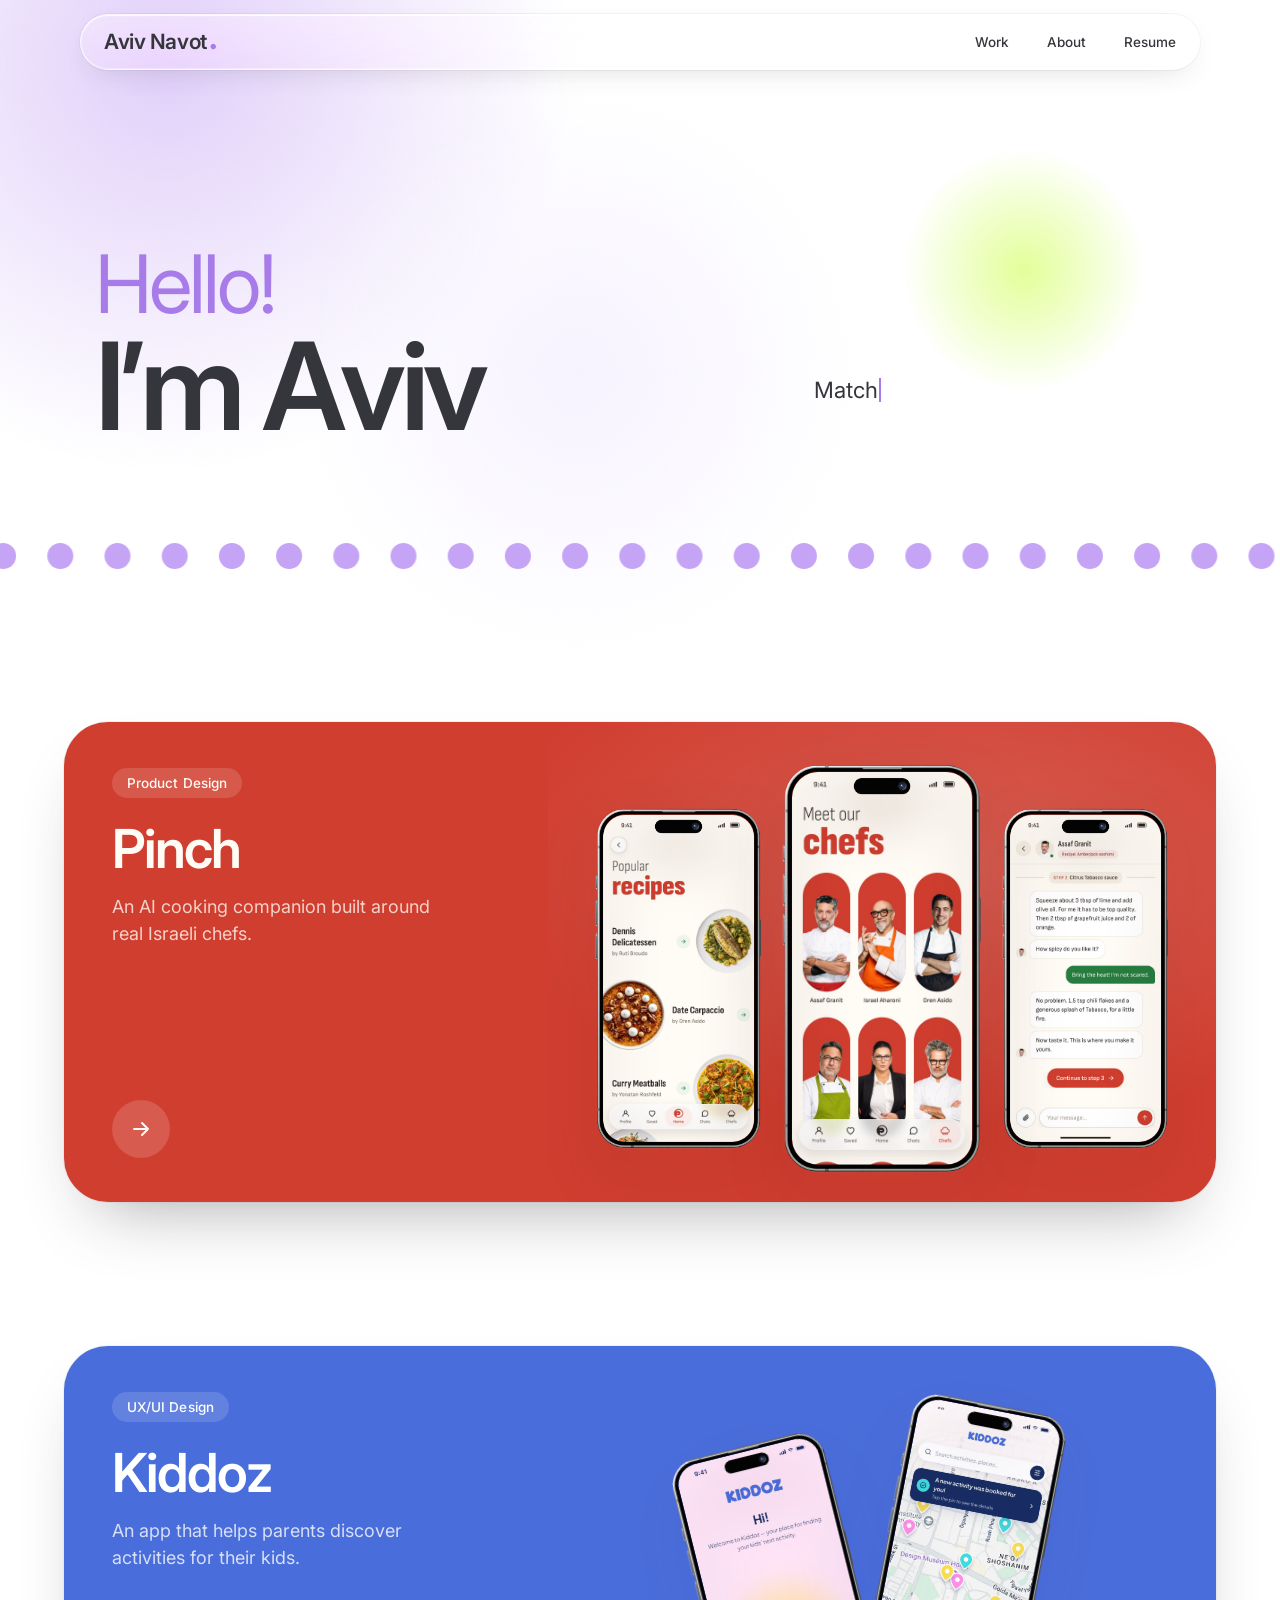
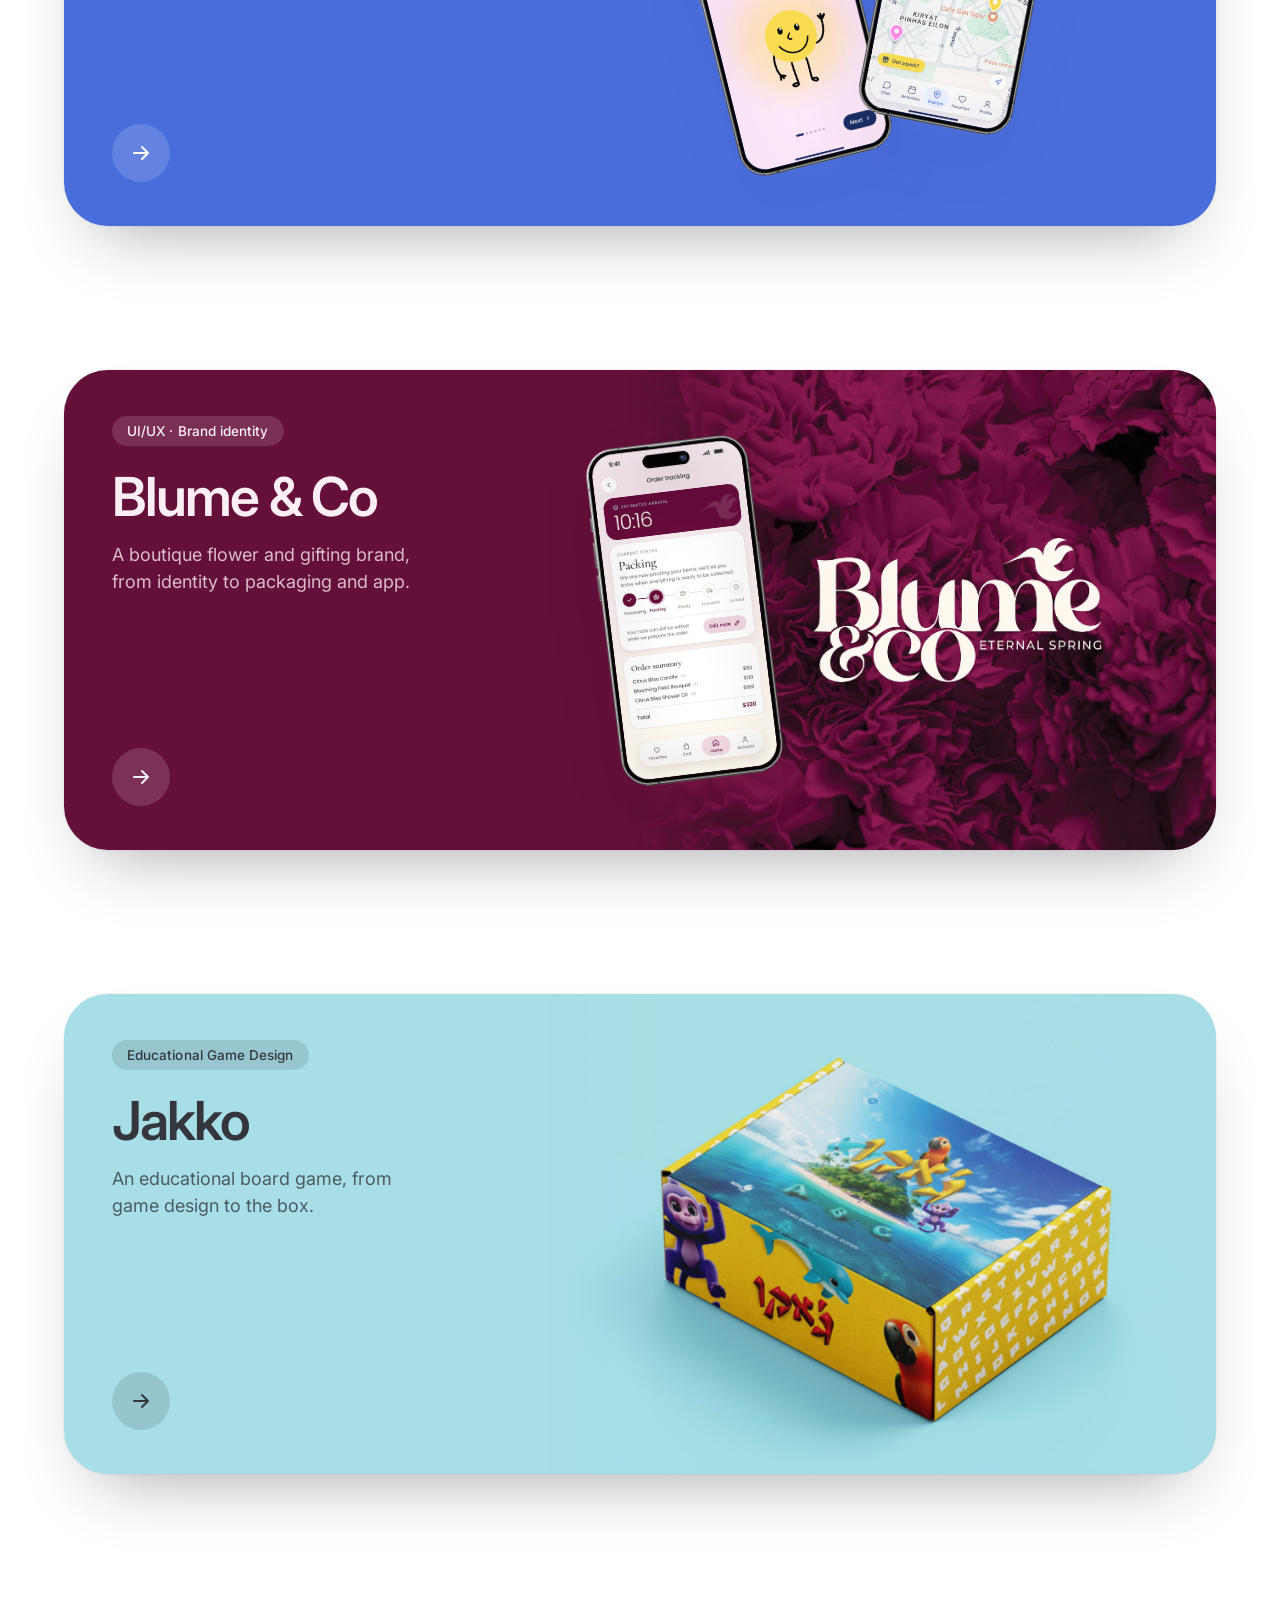
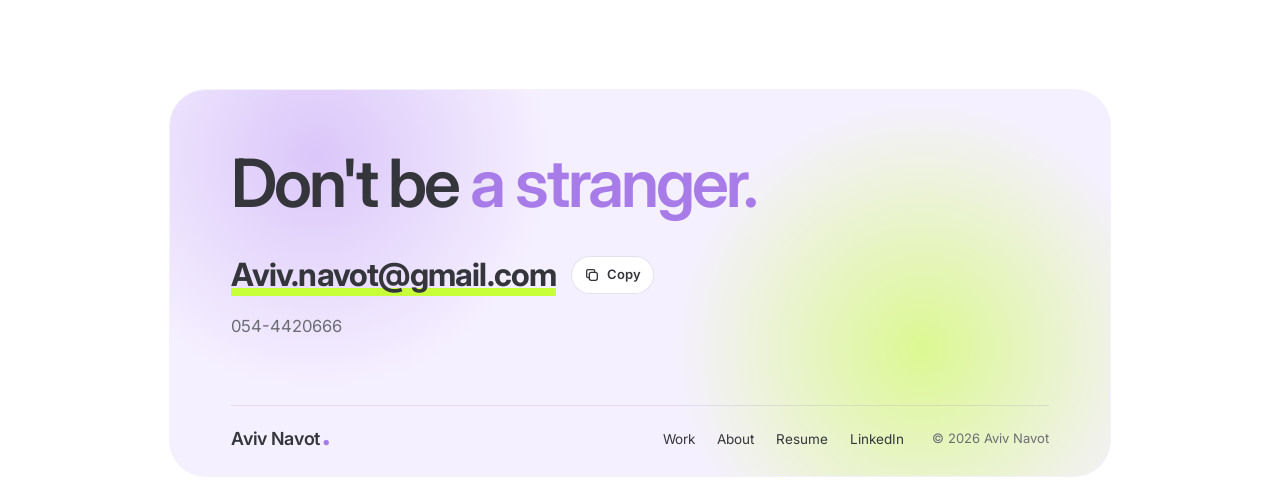
==== commit 3f1259e2: "Resume: Kiddoz title and ideation bullet, Nammos 2025–2026, updated CV PDF; Blume home card: trackin" ====
--- a/index.html
+++ b/index.html
@@ -10,7 +10,7 @@
 <link href="https://fonts.googleapis.com/css2?family=Inter:opsz,wght@14..32,300..700&display=swap" rel="stylesheet">
 <link rel="stylesheet" href="css/style.css">
 <link rel="stylesheet" href="css/case-study.css?v=52">
-<link rel="stylesheet" href="css/home.css?v=16">
+<link rel="stylesheet" href="css/home.css?v=17">
 <link rel="icon" href="favicon.svg" type="image/svg+xml">
 <link rel="icon" href="favicon-32.png" sizes="32x32" type="image/png">
 <link rel="apple-touch-icon" href="apple-touch-icon.png">
@@ -92,7 +92,10 @@
             <p class="hm-desc">A boutique flower and gifting brand, from identity to packaging and app.</p>
             <span class="hm-go" aria-hidden="true"><svg viewBox="0 0 24 24"><path d="M5 12h14M13 6l6 6-6 6"/></svg></span>
           </div>
-          <div class="hm-media"><img src="images/blume/hero.jpg" alt="Blume &amp; Co logo on a bed of burgundy flowers" loading="lazy"></div>
+          <div class="hm-media hm-blume">
+            <img src="images/blume/hero.jpg" alt="Blume &amp; Co logo on a bed of burgundy flowers" loading="lazy">
+            <div class="hm-phone b-t" aria-hidden="true"><img src="images/blume/v2/screen-progress.jpg?v=4" alt="" loading="lazy"></div>
+          </div>
         </a>
       </article>
 
--- a/css/home.css
+++ b/css/home.css
@@ -116,7 +116,15 @@
 .hm-phone.k-a{ width:calc(24 * var(--u)); left:calc(50% - 27 * var(--u)); top:calc(50% - 21.65 * var(--u)); rotate:-14deg; z-index:2; animation:hmAir 6s ease-in-out infinite; }
 .hm-phone.k-b{ width:calc(24 * var(--u)); left:50%; top:calc(50% - 27.65 * var(--u)); rotate:11deg; z-index:3; animation:hmAir 6s ease-in-out infinite -3s; }
 @keyframes hmAir{ 0%,100%{ transform:translateY(0); } 50%{ transform:translateY(-12px); } }
-@media (prefers-reduced-motion: reduce){ .hm-phone.k-a, .hm-phone.k-b{ animation:none; } }
+/* Blume & Co: the logo shifts right and the tracking screen floats beside it */
+.hm-blume{ container-type:size; --u:min(1cqw, 1.4cqh); }
+.hm-media.hm-blume > img{
+  position:absolute; top:0; right:-12%; width:auto; height:100%; aspect-ratio:1600/1131;
+  -webkit-mask-image:linear-gradient(90deg, transparent 0, #000 26%); mask-image:linear-gradient(90deg, transparent 0, #000 26%);
+}
+.hm-blume .hm-phone::after{ filter:drop-shadow(0 28px 28px rgba(30,2,14,.45)); }
+.hm-phone.b-t{ width:calc(25 * var(--u)); left:calc(50% - 42 * var(--u)); top:calc(50% - 25.5 * var(--u)); rotate:-7deg; z-index:3; animation:hmAir 6s ease-in-out infinite; }
+@media (prefers-reduced-motion: reduce){ .hm-phone.k-a, .hm-phone.k-b, .hm-phone.b-t{ animation:none; } }
 
 /* ---------- mobile ---------- */
 @media (max-width:820px){
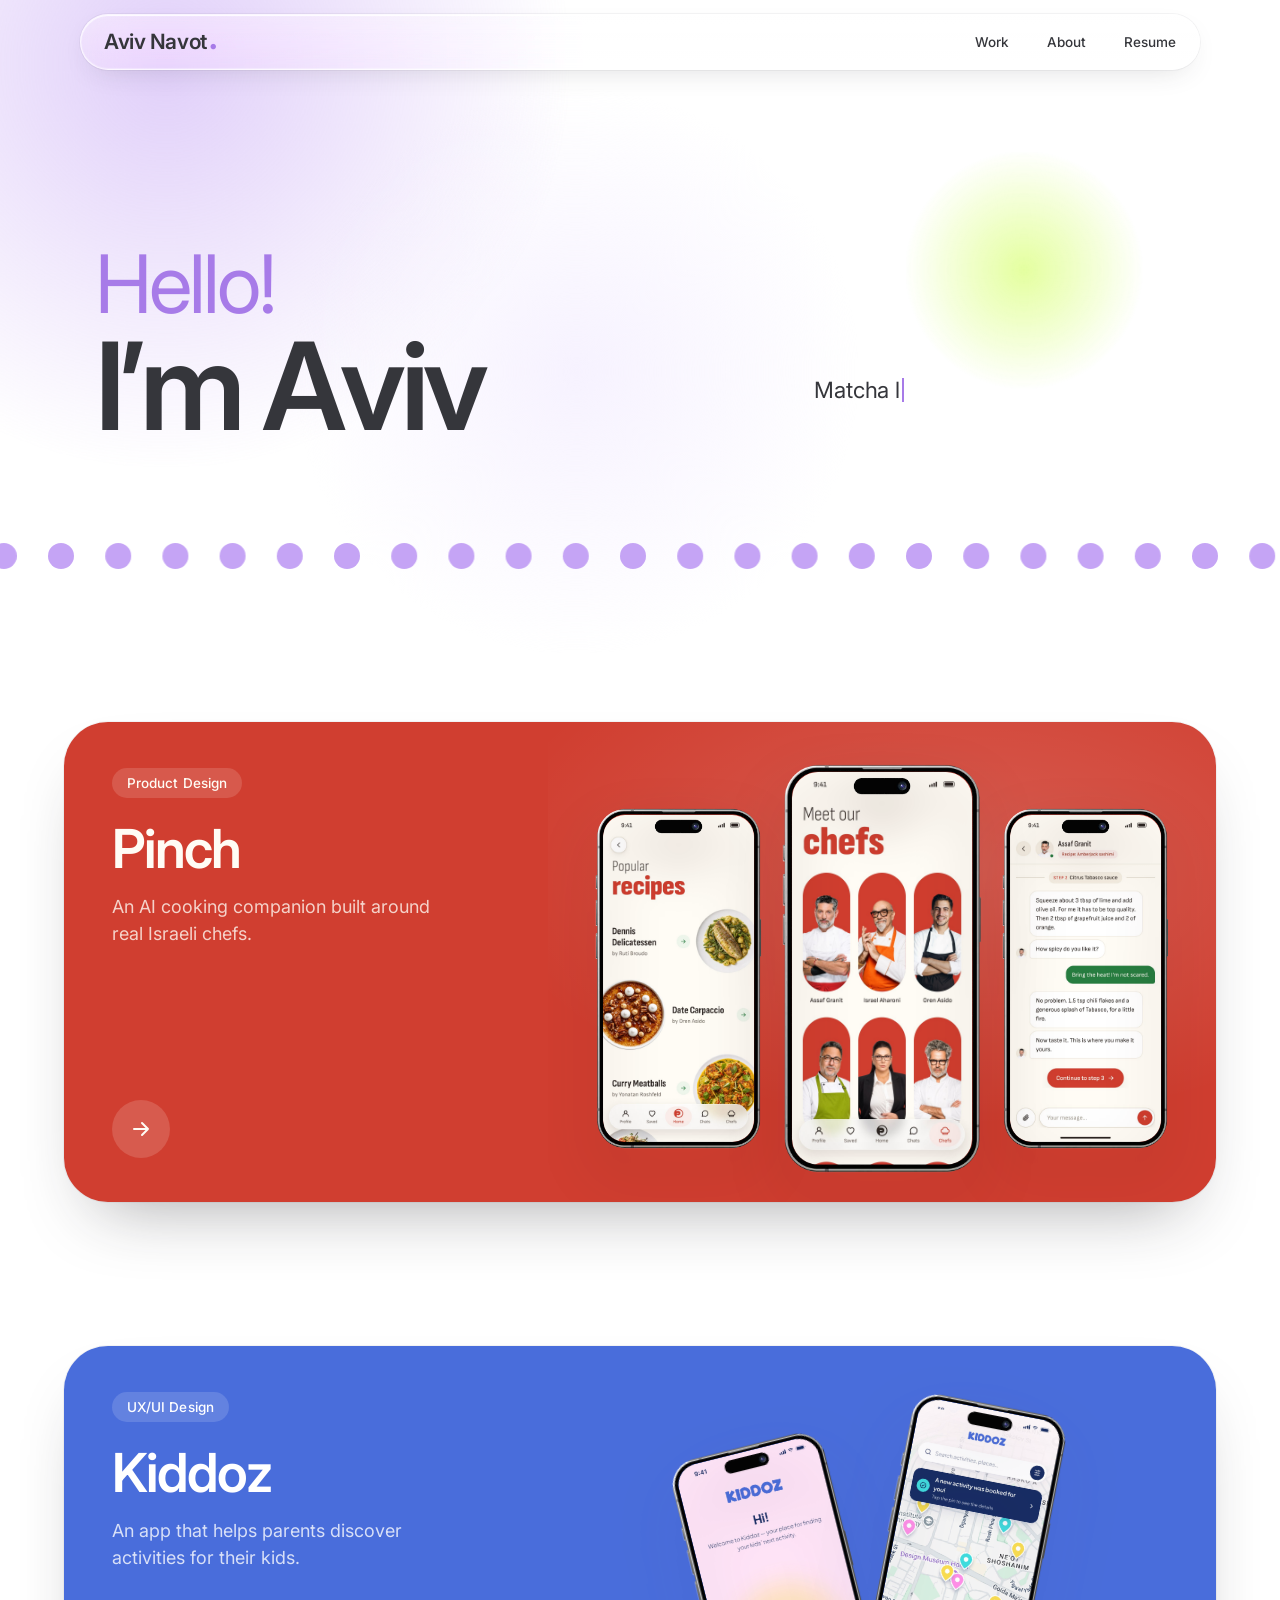
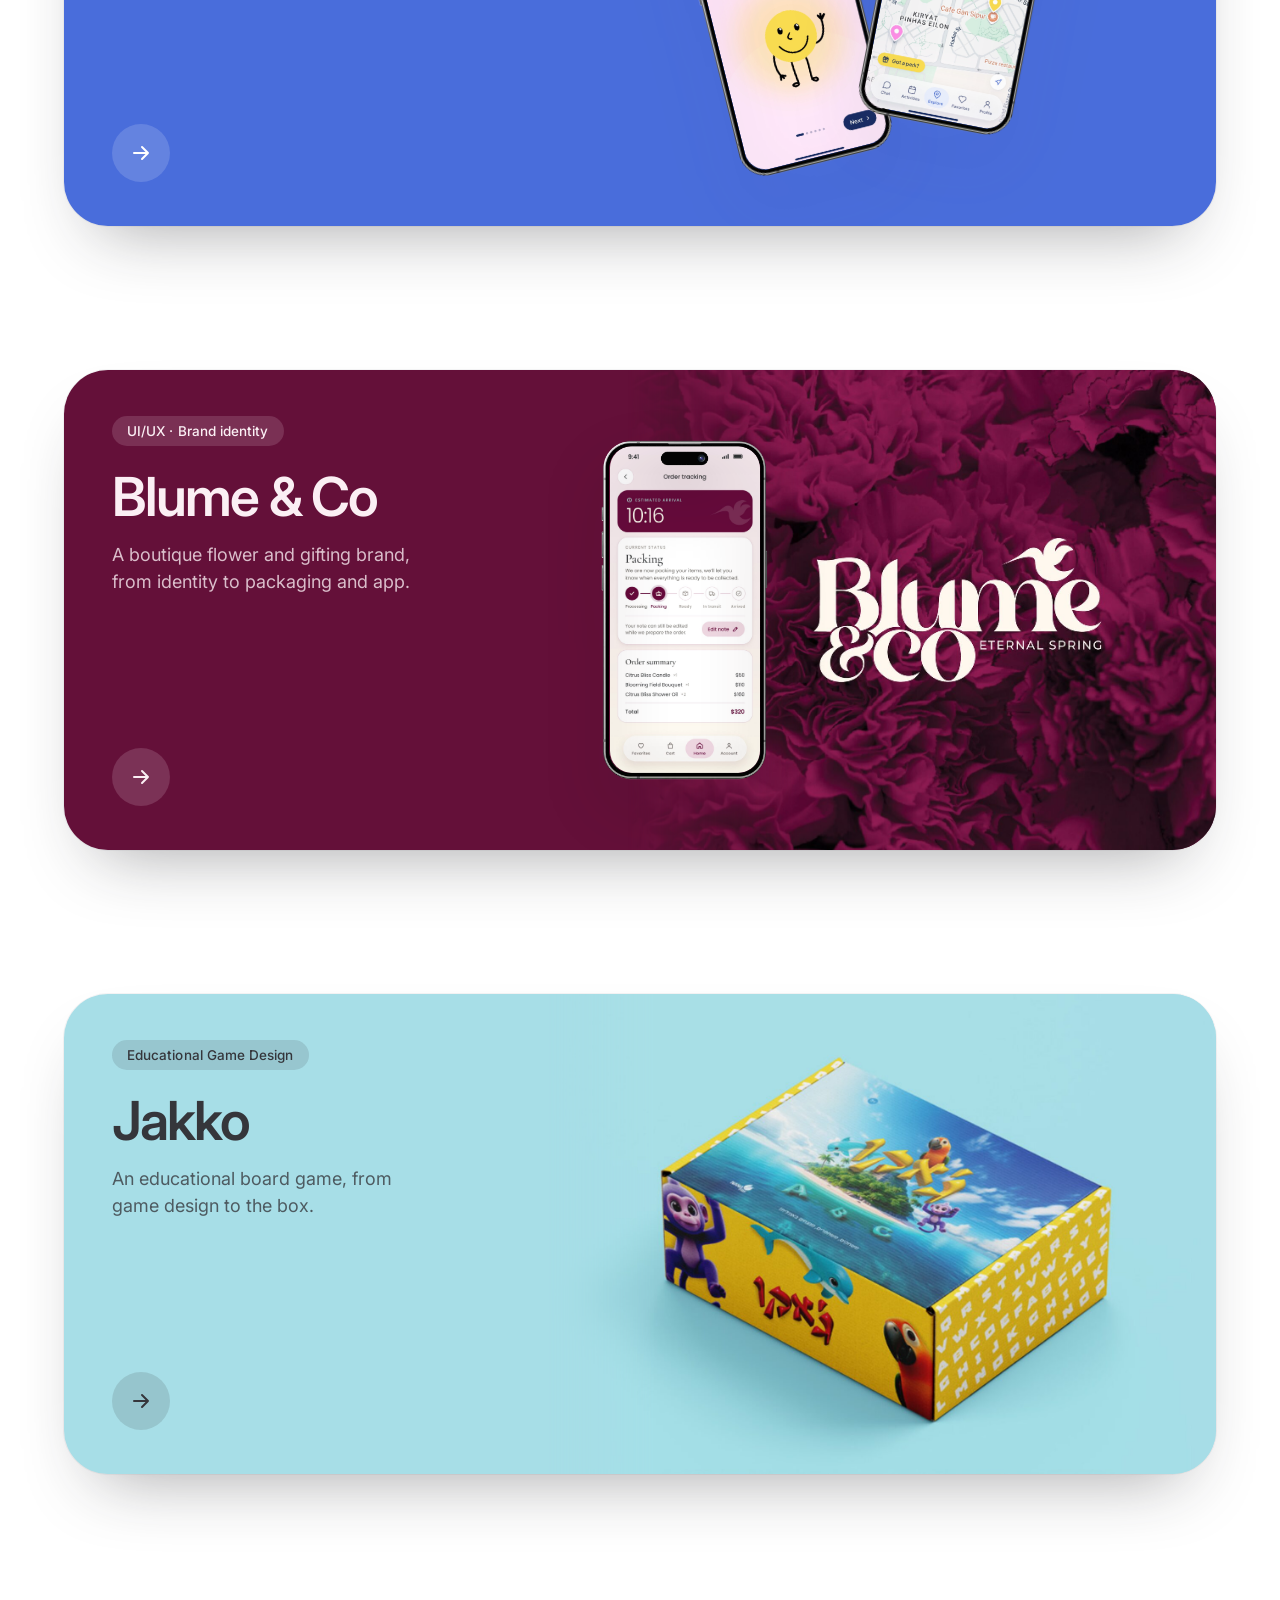
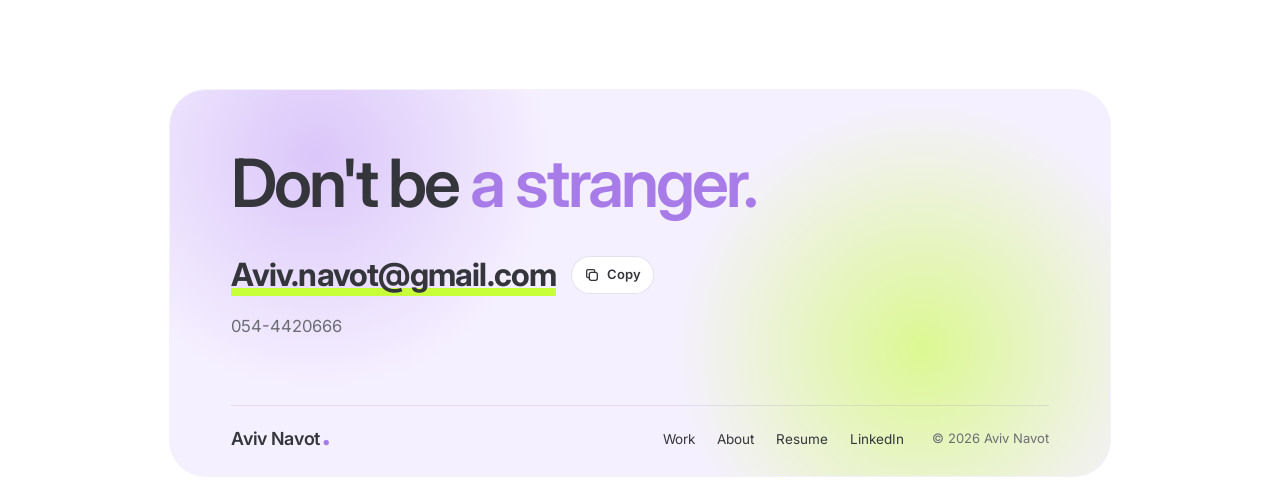
==== commit 19b2e82d: "Blume home card: straighten the tracking phone Co-Authored-By: Claude Opus 5.5 <noreply@anthropic.co" ====
--- a/index.html
+++ b/index.html
@@ -10,7 +10,7 @@
 <link href="https://fonts.googleapis.com/css2?family=Inter:opsz,wght@14..32,300..700&display=swap" rel="stylesheet">
 <link rel="stylesheet" href="css/style.css">
 <link rel="stylesheet" href="css/case-study.css?v=52">
-<link rel="stylesheet" href="css/home.css?v=17">
+<link rel="stylesheet" href="css/home.css?v=18">
 <link rel="icon" href="favicon.svg" type="image/svg+xml">
 <link rel="icon" href="favicon-32.png" sizes="32x32" type="image/png">
 <link rel="apple-touch-icon" href="apple-touch-icon.png">
--- a/css/home.css
+++ b/css/home.css
@@ -123,7 +123,7 @@
   -webkit-mask-image:linear-gradient(90deg, transparent 0, #000 26%); mask-image:linear-gradient(90deg, transparent 0, #000 26%);
 }
 .hm-blume .hm-phone::after{ filter:drop-shadow(0 28px 28px rgba(30,2,14,.45)); }
-.hm-phone.b-t{ width:calc(25 * var(--u)); left:calc(50% - 42 * var(--u)); top:calc(50% - 25.5 * var(--u)); rotate:-7deg; z-index:3; animation:hmAir 6s ease-in-out infinite; }
+.hm-phone.b-t{ width:calc(25 * var(--u)); left:calc(50% - 42 * var(--u)); top:calc(50% - 25.5 * var(--u)); z-index:3; animation:hmAir 6s ease-in-out infinite; }
 @media (prefers-reduced-motion: reduce){ .hm-phone.k-a, .hm-phone.k-b, .hm-phone.b-t{ animation:none; } }
 
 /* ---------- mobile ---------- */
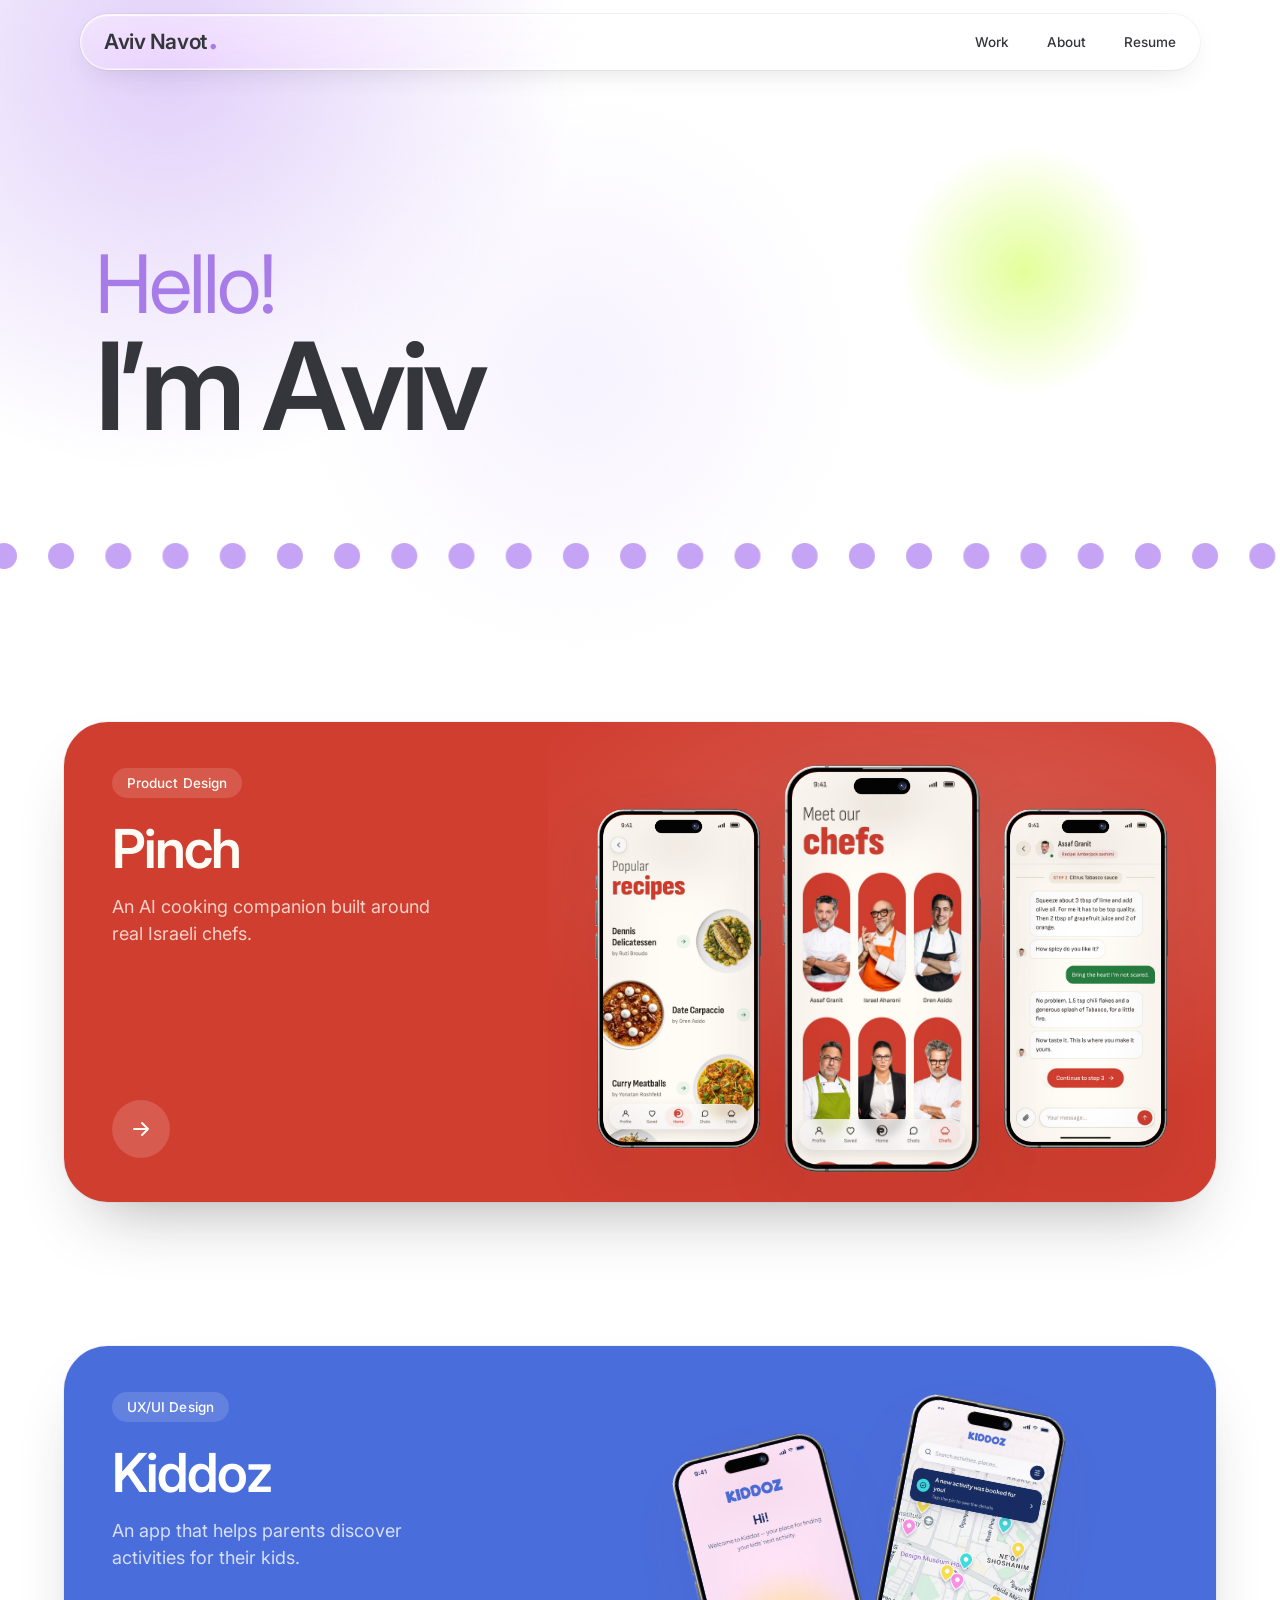
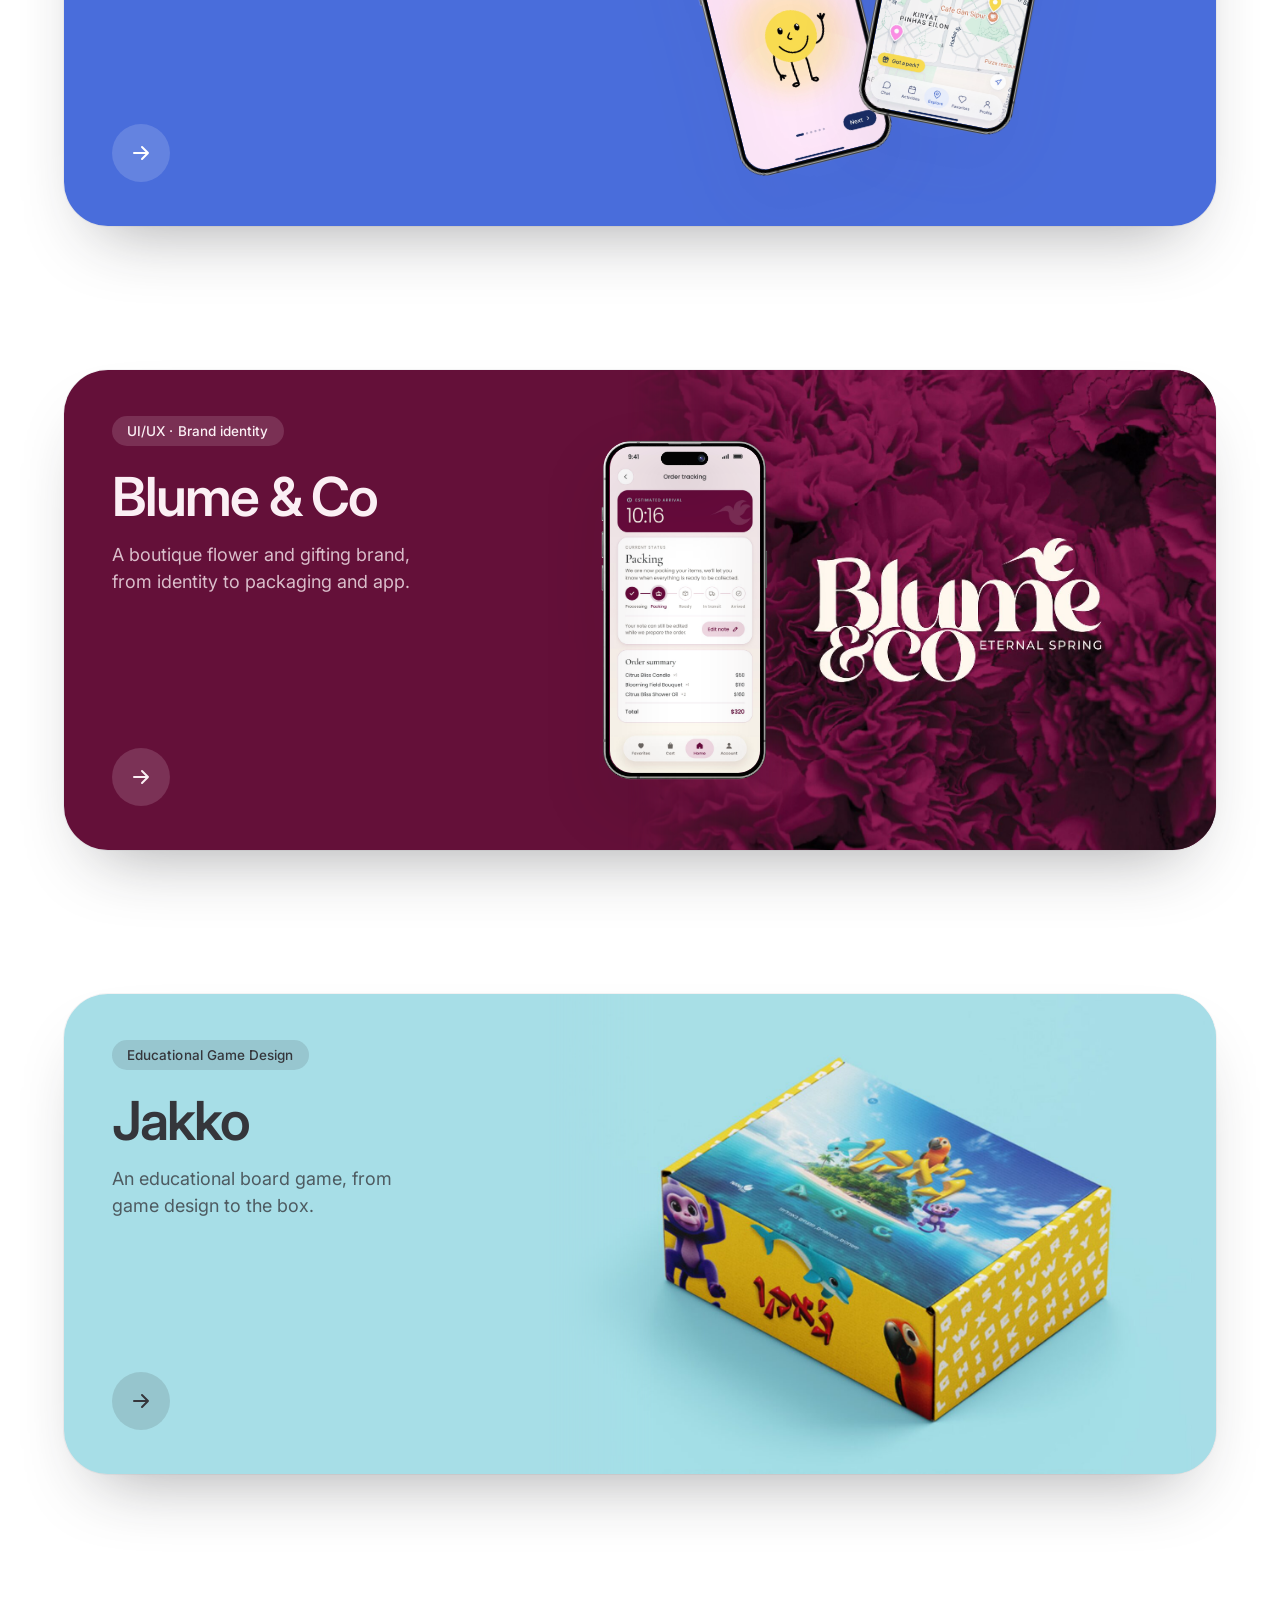
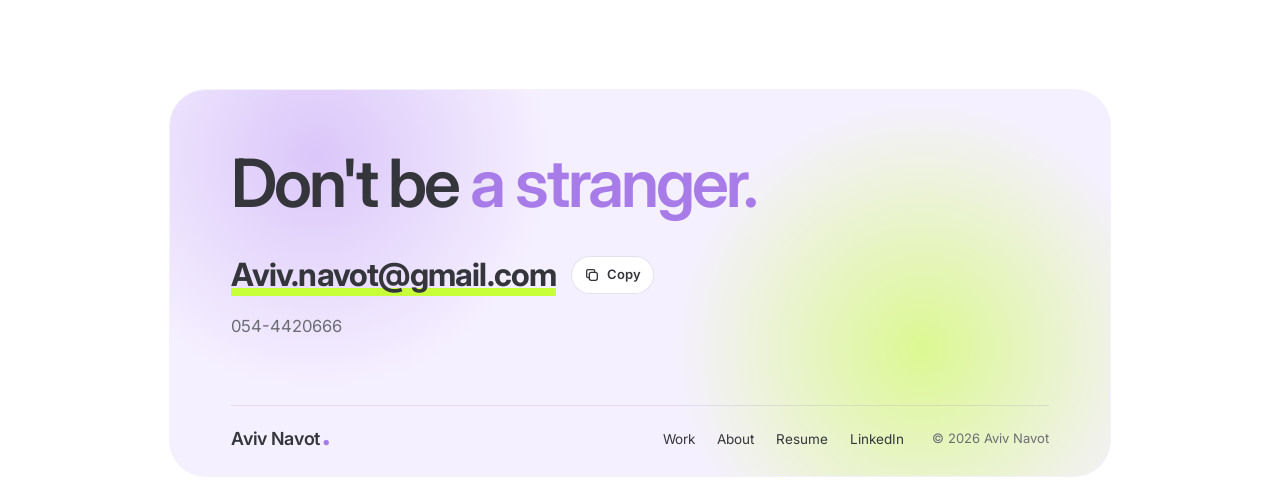
==== commit 9f2d0022: "Blume & Co: filled tab bar icons in all app screens on the site Co-Authored-By: Claude Opus 5.5 <nor" ====
--- a/index.html
+++ b/index.html
@@ -94,7 +94,7 @@
           </div>
           <div class="hm-media hm-blume">
             <img src="images/blume/hero.jpg" alt="Blume &amp; Co logo on a bed of burgundy flowers" loading="lazy">
-            <div class="hm-phone b-t" aria-hidden="true"><img src="images/blume/v2/screen-progress.jpg?v=4" alt="" loading="lazy"></div>
+            <div class="hm-phone b-t" aria-hidden="true"><img src="images/blume/v2/screen-progress.jpg?v=5" alt="" loading="lazy"></div>
           </div>
         </a>
       </article>
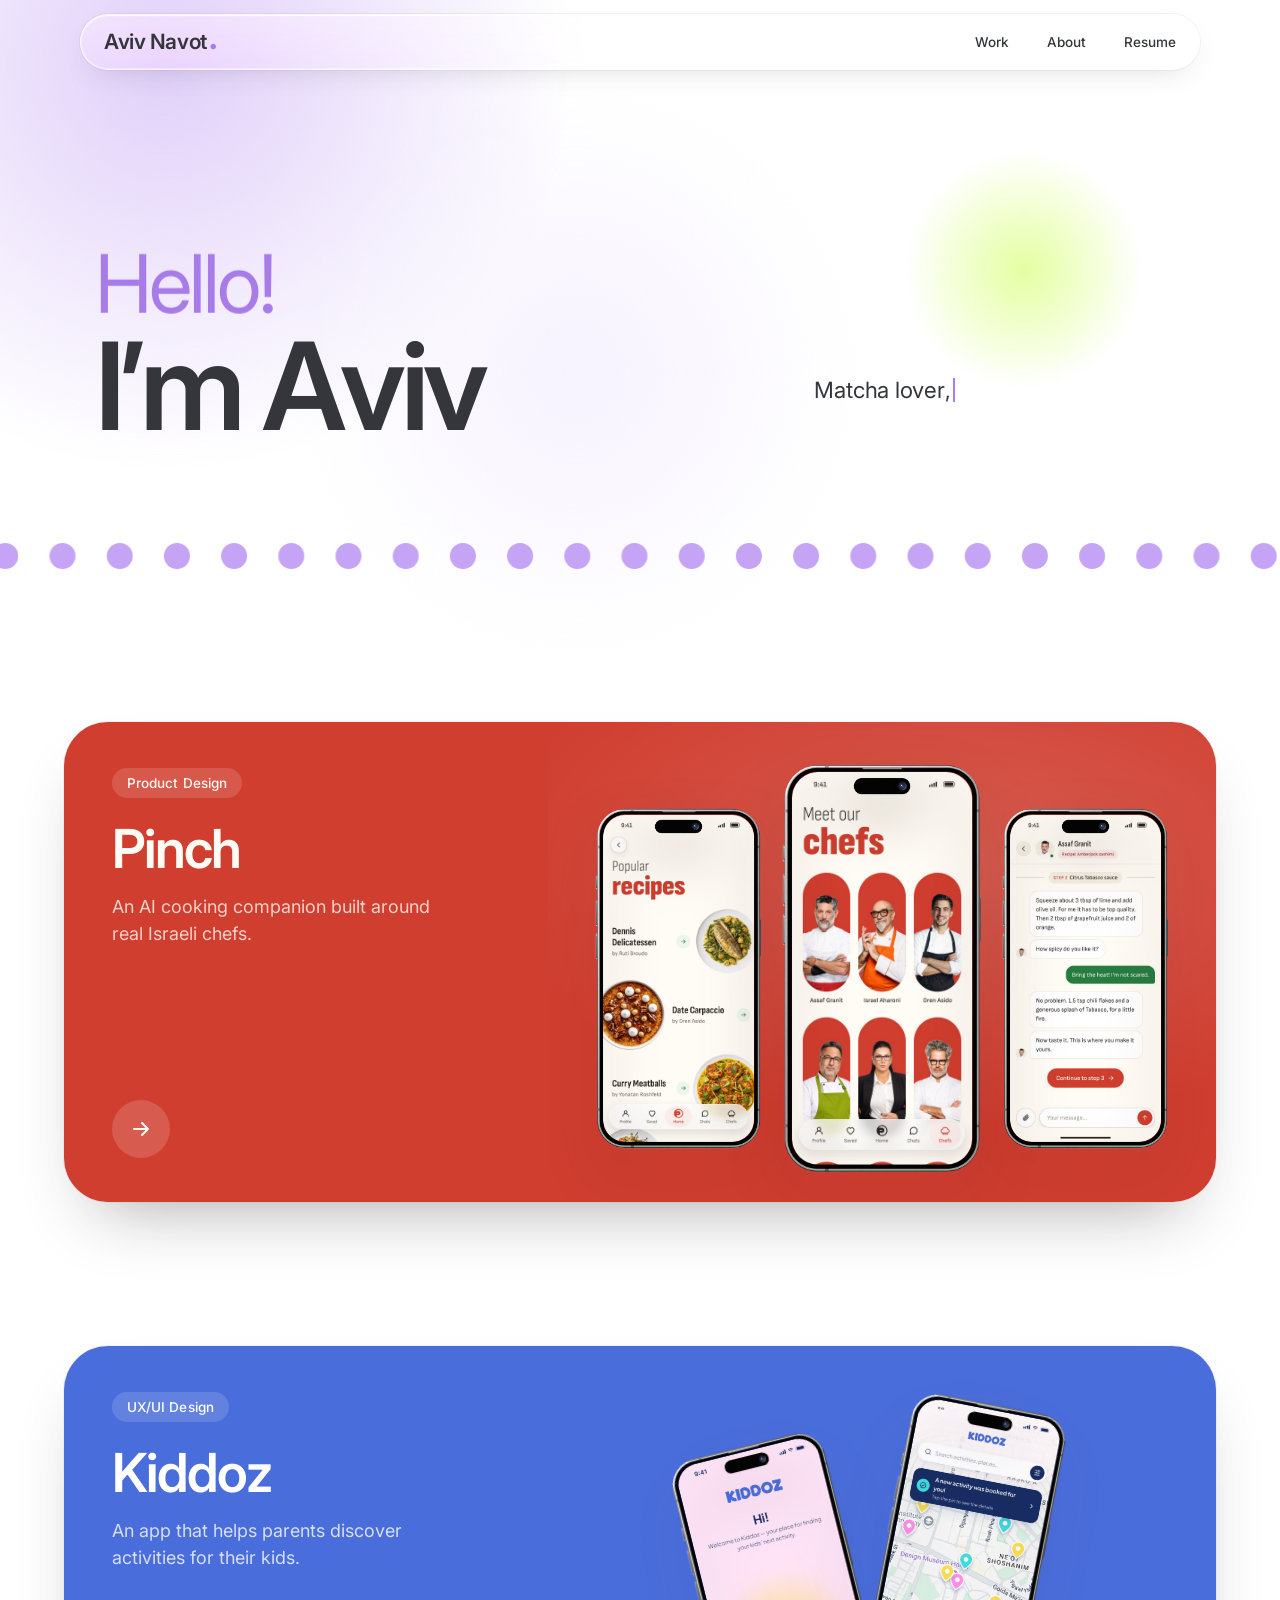
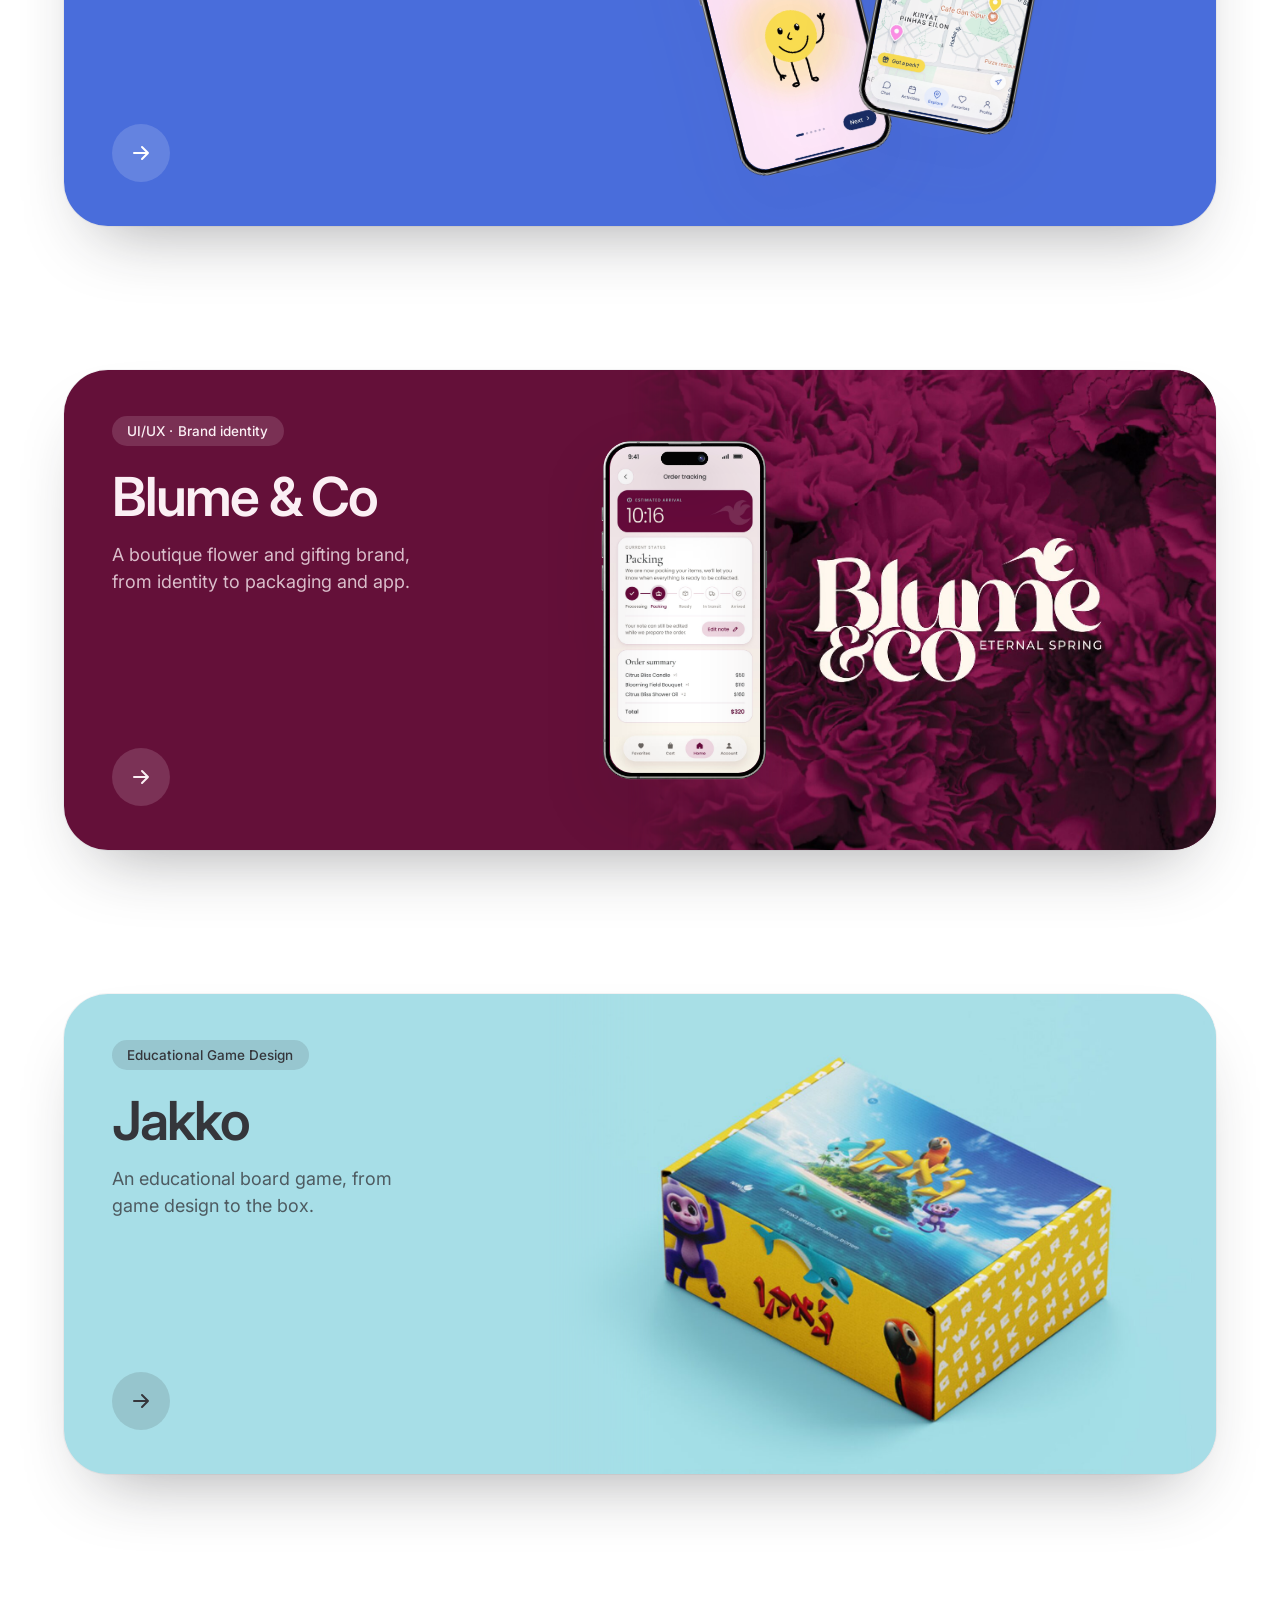
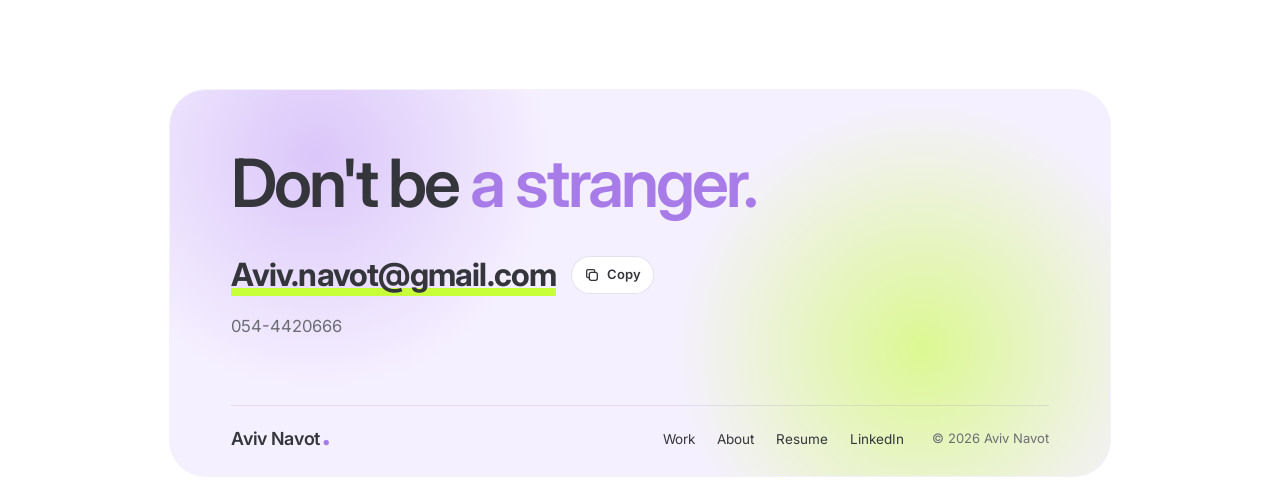
==== commit 7b9aa6d3: "Add Microsoft Clarity tracking to all pages Co-Authored-By: Claude Opus 5.5 <noreply@anthropic.com> " ====
--- a/index.html
+++ b/index.html
@@ -14,6 +14,14 @@
 <link rel="icon" href="favicon.svg" type="image/svg+xml">
 <link rel="icon" href="favicon-32.png" sizes="32x32" type="image/png">
 <link rel="apple-touch-icon" href="apple-touch-icon.png">
+  <!-- Microsoft Clarity -->
+  <script type="text/javascript">
+    (function(c,l,a,r,i,t,y){
+        c[a]=c[a]||function(){(c[a].q=c[a].q||[]).push(arguments)};
+        t=l.createElement(r);t.async=1;t.src="https://www.clarity.ms/tag/"+i;
+        y=l.getElementsByTagName(r)[0];y.parentNode.insertBefore(t,y);
+    })(window, document, "clarity", "script", "z78thpeewr");
+  </script>
 </head>
 <body class="cs home" data-title-en="Aviv Navot — Visual &amp; Product Designer">
 
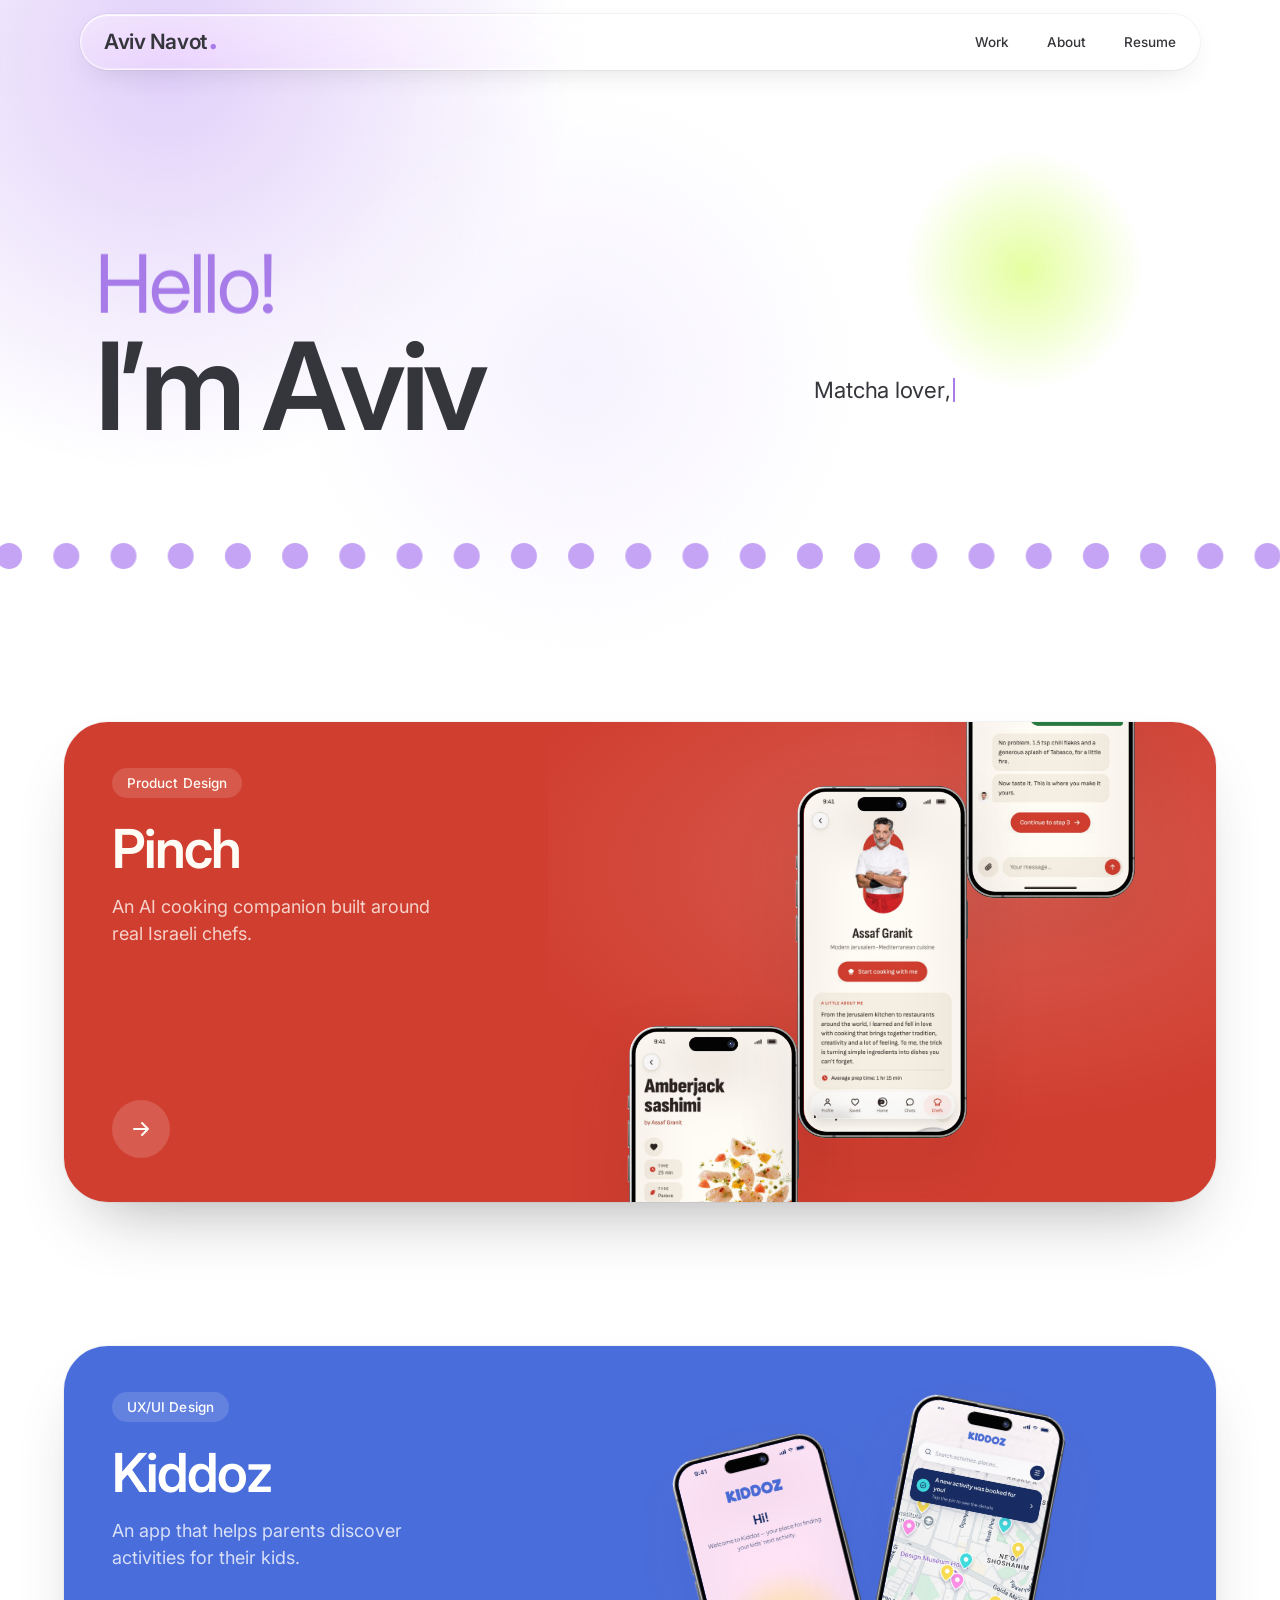
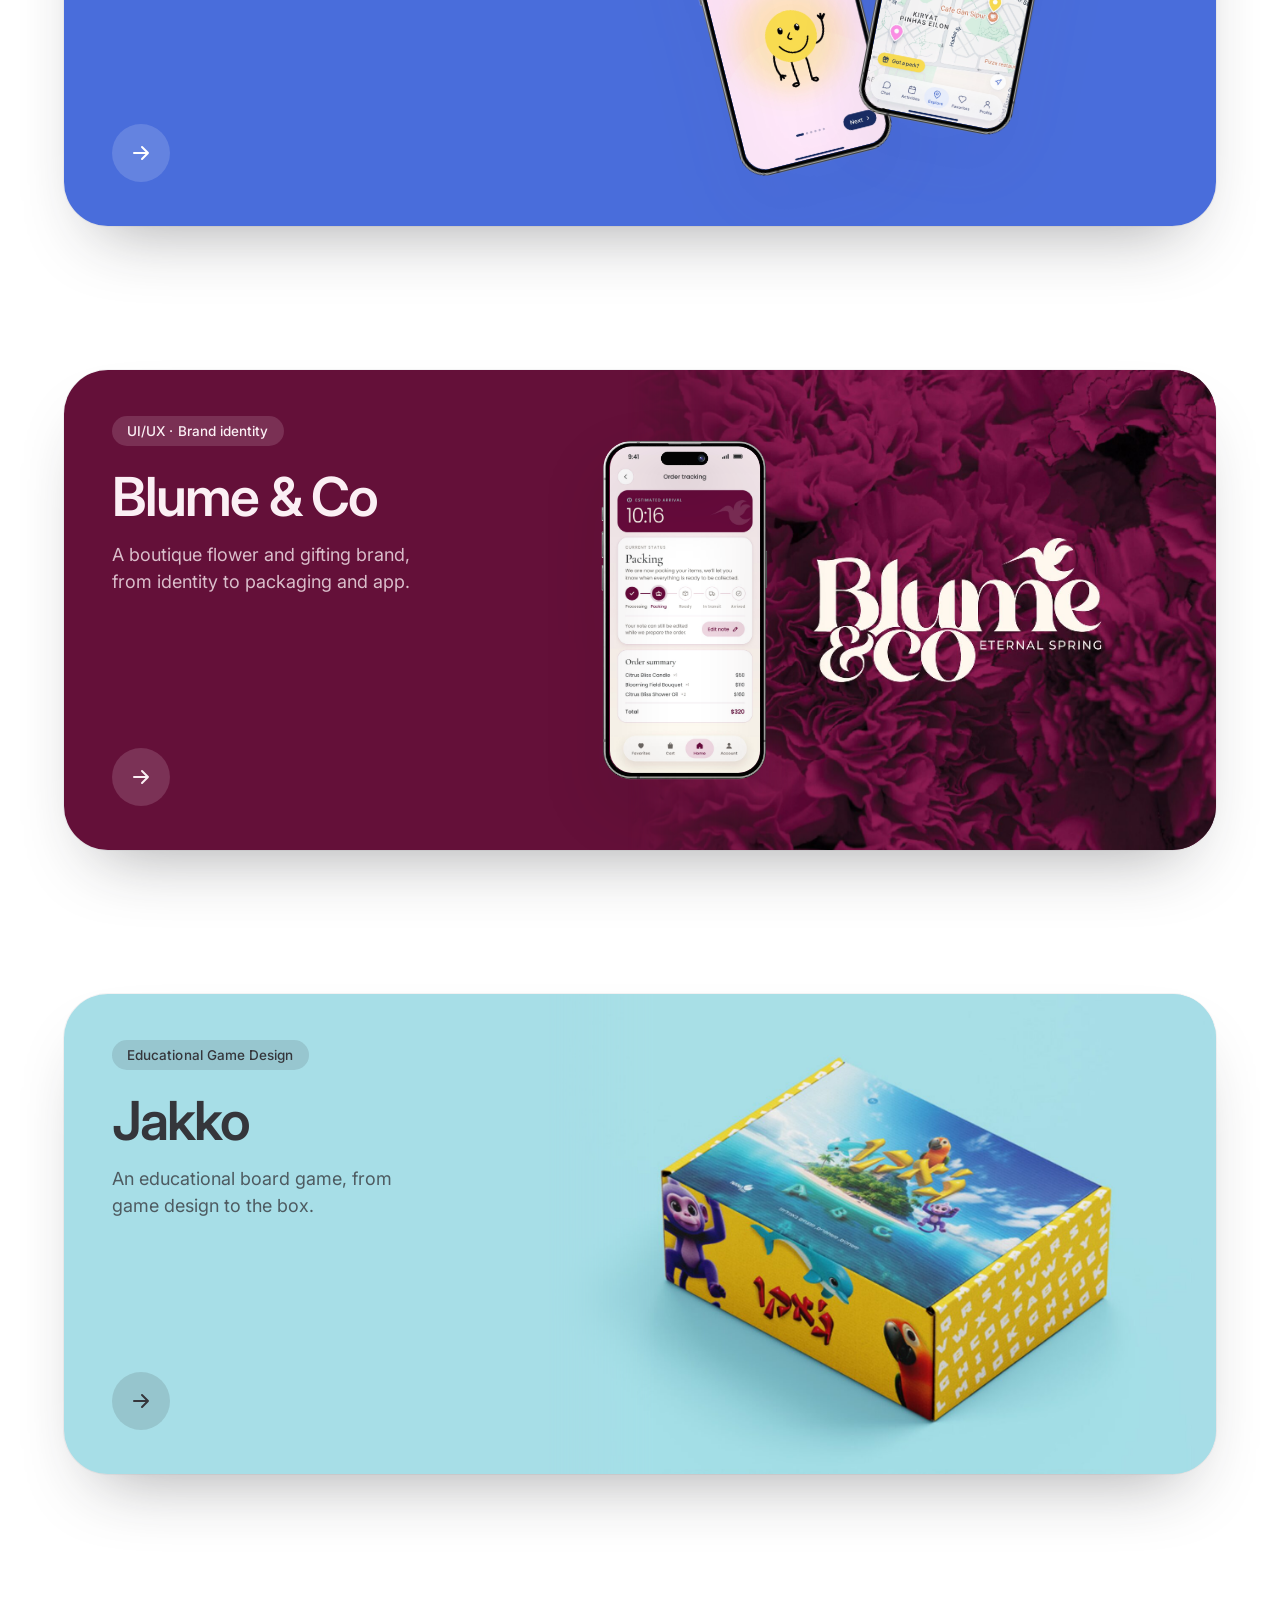
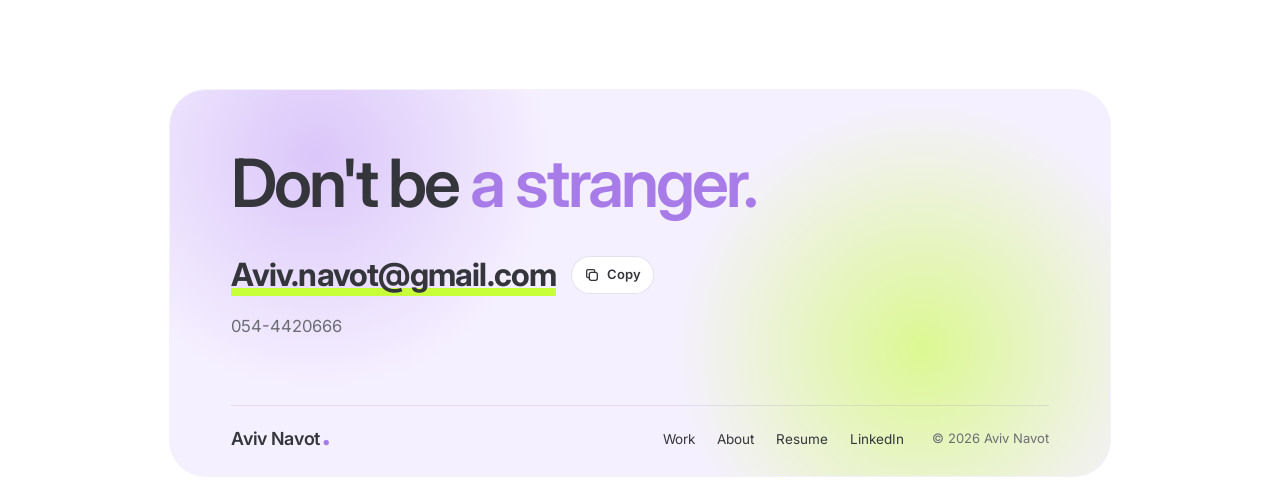
==== commit 9204fafa: "Pinch: refined app screens, pinned three-phone cover, filo recipe in case study Co-Authored-By: Clau" ====
--- a/index.html
+++ b/index.html
@@ -10,7 +10,7 @@
 <link href="https://fonts.googleapis.com/css2?family=Inter:opsz,wght@14..32,300..700&display=swap" rel="stylesheet">
 <link rel="stylesheet" href="css/style.css">
 <link rel="stylesheet" href="css/case-study.css?v=52">
-<link rel="stylesheet" href="css/home.css?v=18">
+<link rel="stylesheet" href="css/home.css?v=19">
 <link rel="icon" href="favicon.svg" type="image/svg+xml">
 <link rel="icon" href="favicon-32.png" sizes="32x32" type="image/png">
 <link rel="apple-touch-icon" href="apple-touch-icon.png">
@@ -69,10 +69,10 @@
             <p class="hm-desc">An AI cooking companion built around real Israeli chefs.</p>
             <span class="hm-go" aria-hidden="true"><svg viewBox="0 0 24 24"><path d="M5 12h14M13 6l6 6-6 6"/></svg></span>
           </div>
-          <div class="hm-media hm-phones" aria-hidden="true">
-            <div class="hm-phone p-l"><img src="images/pinch/v2/screen-popular.jpg?v=5" alt="" loading="lazy"></div>
-            <div class="hm-phone p-c"><img src="images/pinch/v2/screen-chefs.jpg?v=5" alt=""></div>
-            <div class="hm-phone p-r"><img src="images/pinch/v2/screen-chat.jpg?v=5" alt="" loading="lazy"></div>
+          <div class="hm-media hm-phones hm-pinned" aria-hidden="true">
+            <div class="hm-phone p-l"><img src="images/pinch/v2/screen-recipe-sashimi.jpg?v=6" alt="" loading="lazy"></div>
+            <div class="hm-phone p-c"><img src="images/pinch/v2/screen-chef.jpg?v=6" alt=""></div>
+            <div class="hm-phone p-r"><img src="images/pinch/v2/screen-chat.jpg?v=6" alt="" loading="lazy"></div>
           </div>
         </a>
       </article>
--- a/css/home.css
+++ b/css/home.css
@@ -108,6 +108,14 @@
 .hm-phone.p-l{ width:25%; left:7%; top:auto; bottom:11%; z-index:2; transition-delay:.05s; }
 .hm-phone.p-r{ width:25%; left:68%; top:auto; bottom:11%; z-index:2; transition-delay:.1s; }
 
+/* Pinch cover: three phones pinned side by side; the left one sinks below the card edge,
+   the right one rises above it, each half hidden; the chef page stays whole in the middle */
+.hm-phones.hm-pinned{ container-type:size; --u:min(1cqw, 1.4cqh); --pw:calc(26 * var(--u)); --ph:calc(var(--pw) * 1165 / 571); }
+.hm-pinned .hm-phone{ width:var(--pw); bottom:auto; }
+.hm-pinned .hm-phone.p-c{ left:calc(50% - var(--pw) / 2); top:calc(50% - var(--ph) / 2); }
+.hm-pinned .hm-phone.p-l{ left:calc(50% - var(--pw) * 1.47); top:calc(100% - var(--ph) / 2); }
+.hm-pinned .hm-phone.p-r{ left:calc(50% + var(--pw) * .47); top:calc(var(--ph) / -2); }
+
 /* Kiddoz: two phones floating in the air */
 .hm-air{ background:none; }
 .hm-air .hm-phone::after{ filter:drop-shadow(0 30px 30px rgba(60,40,90,.28)); }
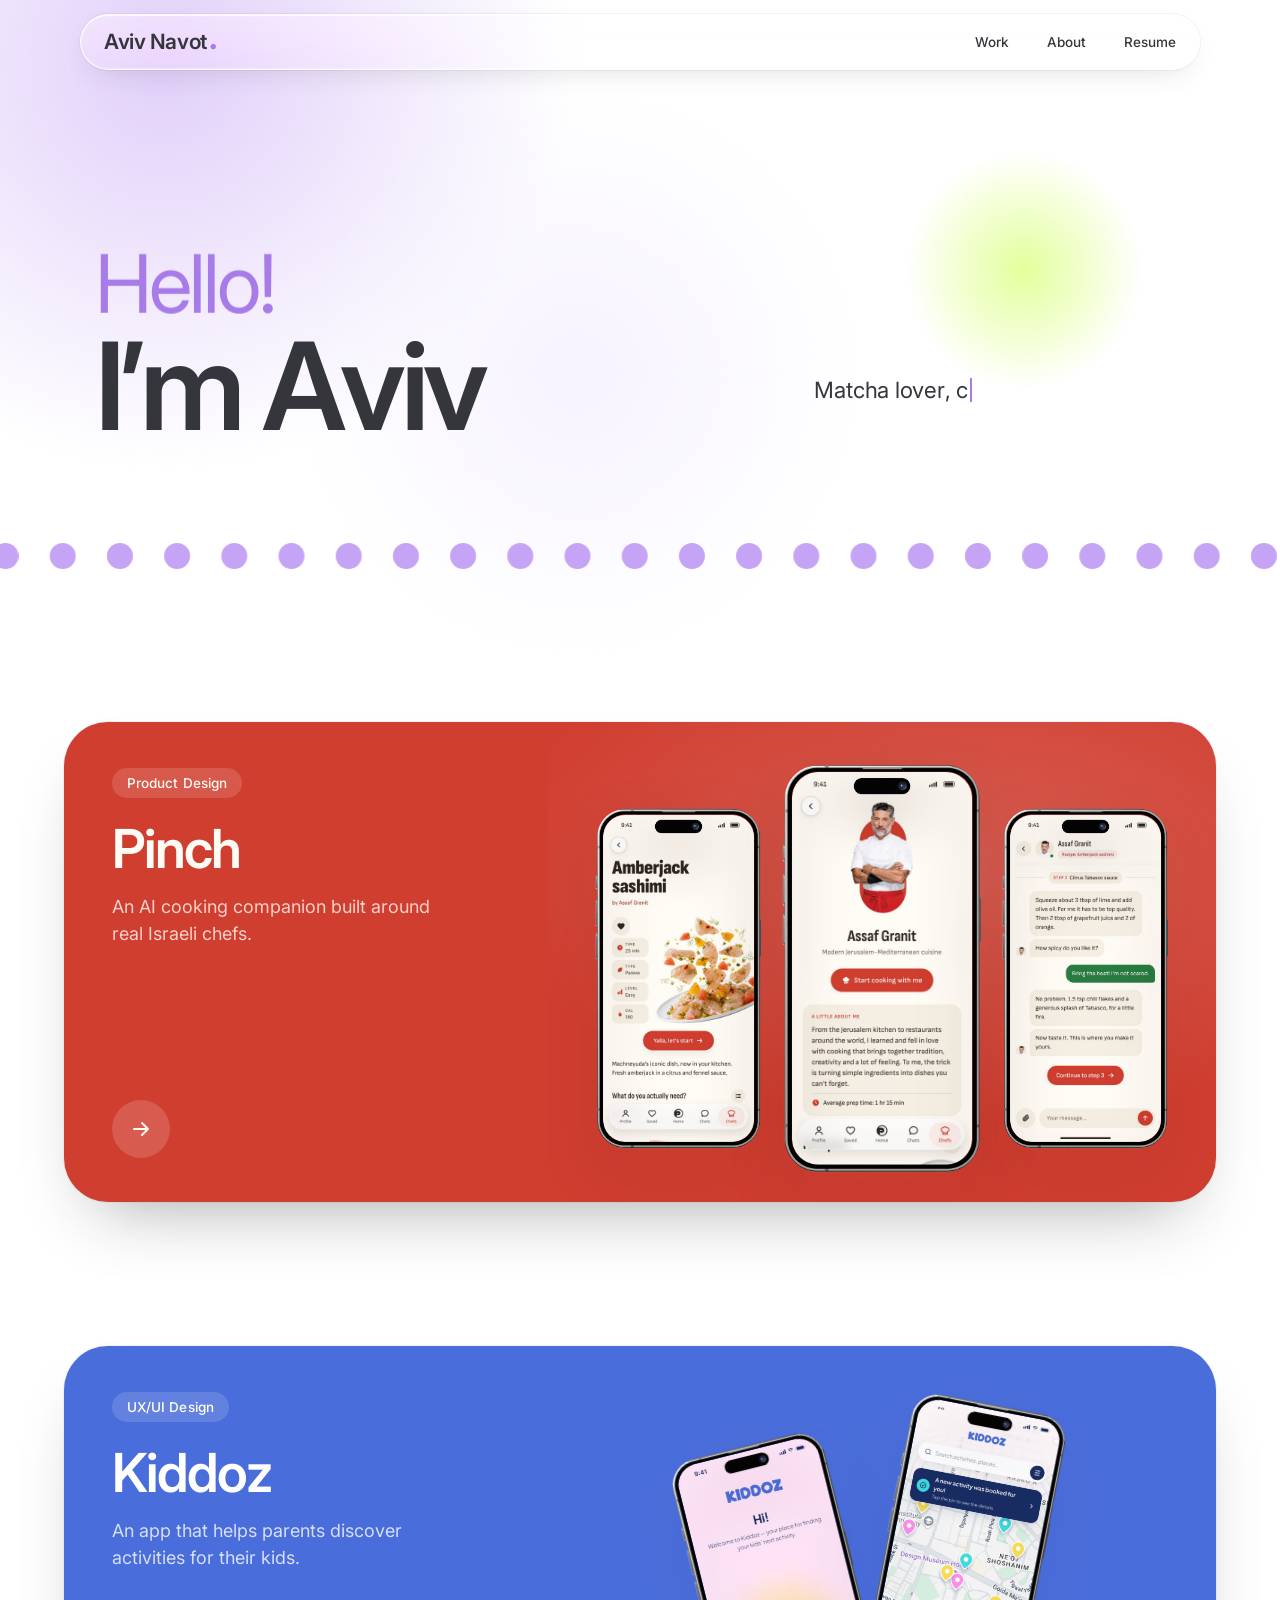
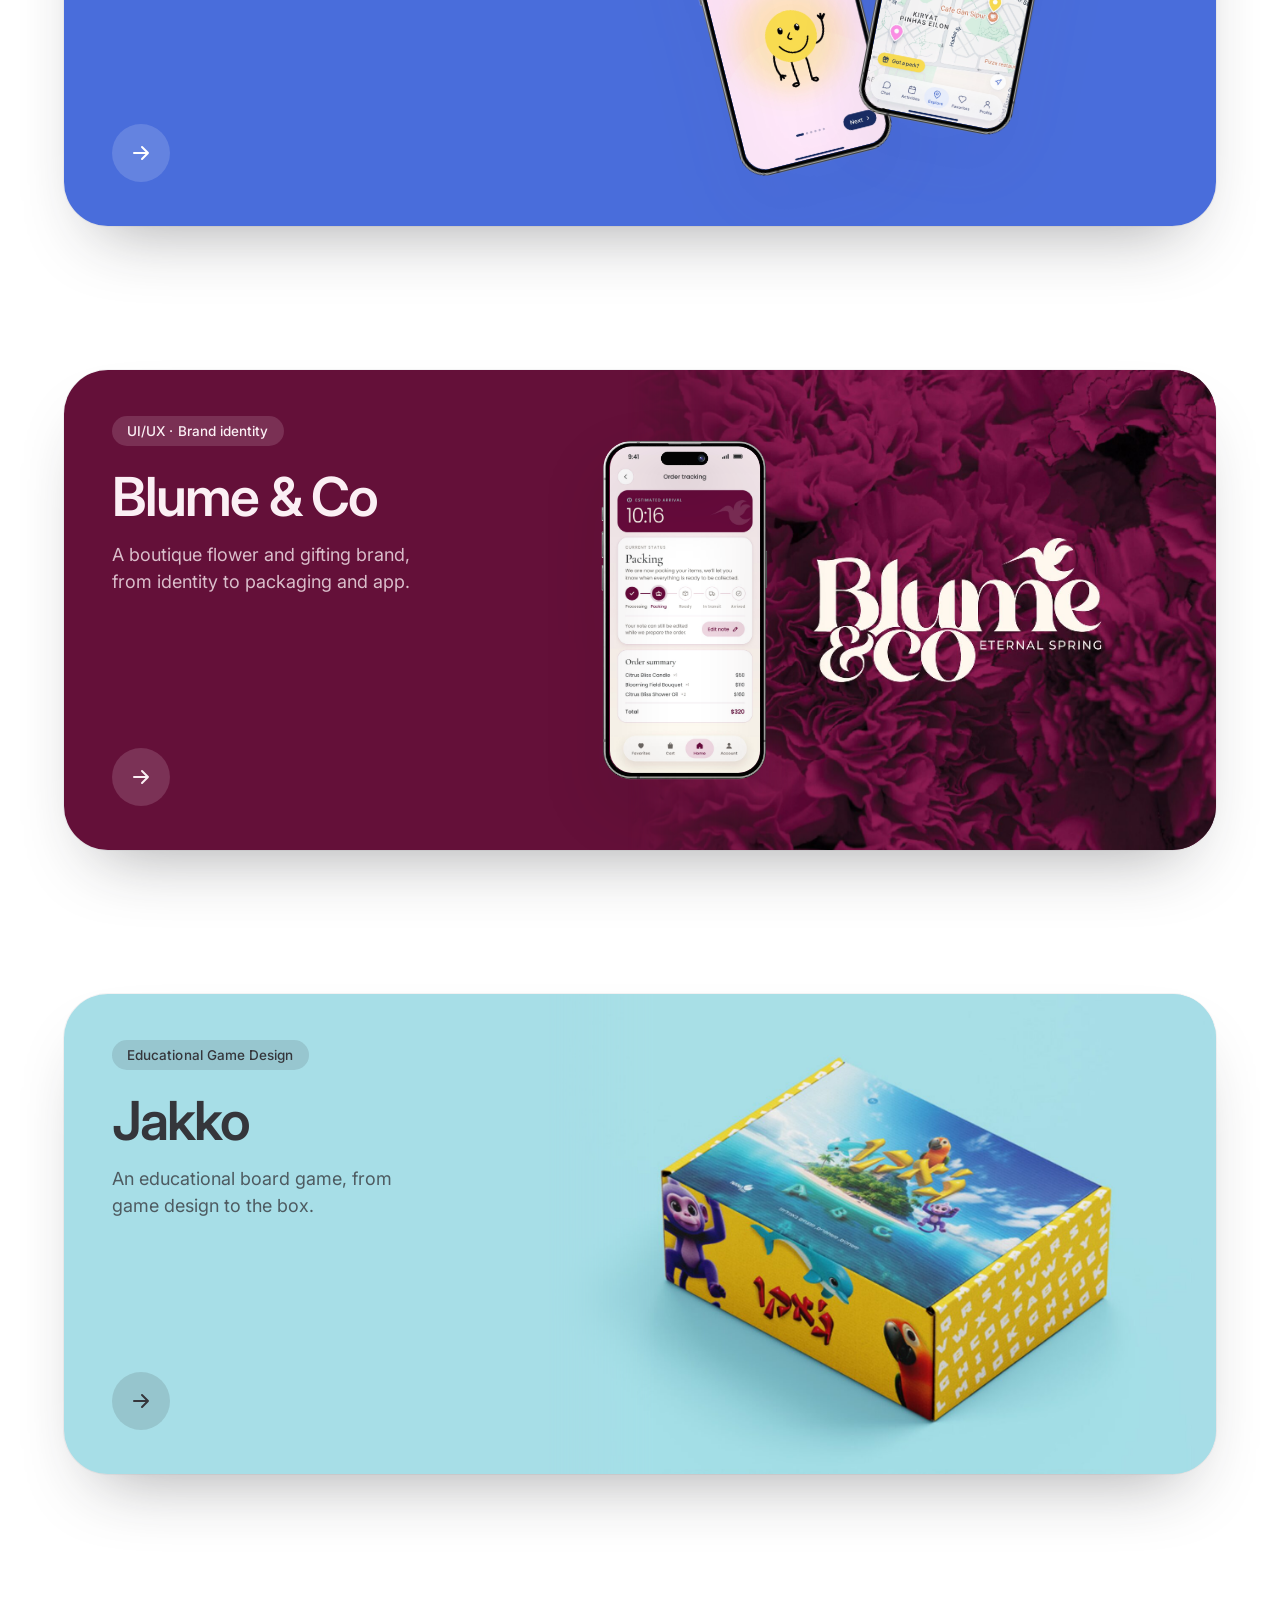
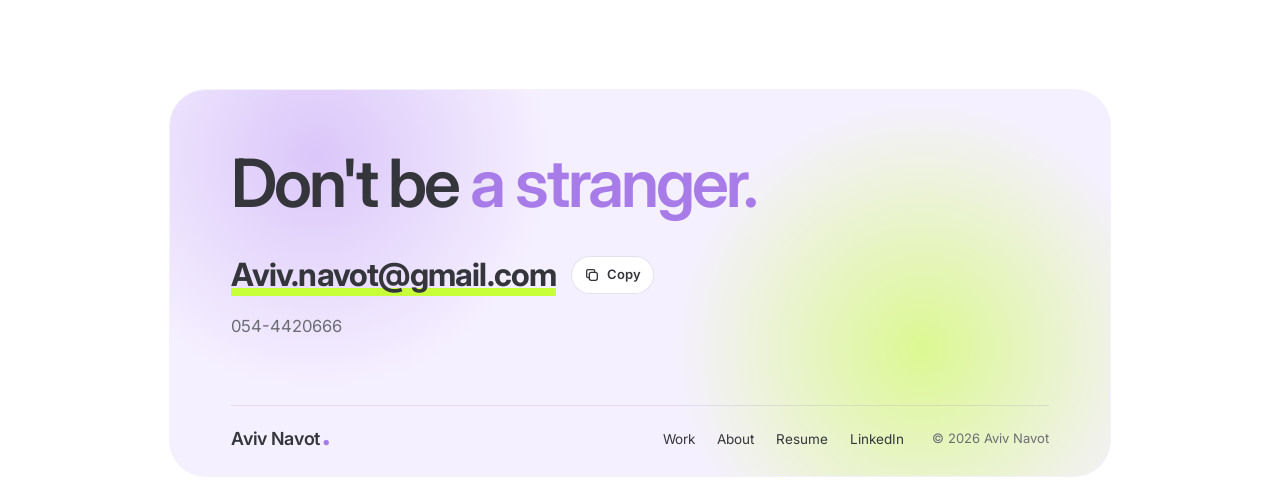
==== commit 4e08259f: "Pinch cover: back to three aligned phones, with the refined screens Co-Authored-By: Claude Opus 5.5 " ====
--- a/index.html
+++ b/index.html
@@ -10,7 +10,7 @@
 <link href="https://fonts.googleapis.com/css2?family=Inter:opsz,wght@14..32,300..700&display=swap" rel="stylesheet">
 <link rel="stylesheet" href="css/style.css">
 <link rel="stylesheet" href="css/case-study.css?v=52">
-<link rel="stylesheet" href="css/home.css?v=19">
+<link rel="stylesheet" href="css/home.css?v=20">
 <link rel="icon" href="favicon.svg" type="image/svg+xml">
 <link rel="icon" href="favicon-32.png" sizes="32x32" type="image/png">
 <link rel="apple-touch-icon" href="apple-touch-icon.png">
@@ -69,7 +69,7 @@
             <p class="hm-desc">An AI cooking companion built around real Israeli chefs.</p>
             <span class="hm-go" aria-hidden="true"><svg viewBox="0 0 24 24"><path d="M5 12h14M13 6l6 6-6 6"/></svg></span>
           </div>
-          <div class="hm-media hm-phones hm-pinned" aria-hidden="true">
+          <div class="hm-media hm-phones" aria-hidden="true">
             <div class="hm-phone p-l"><img src="images/pinch/v2/screen-recipe-sashimi.jpg?v=6" alt="" loading="lazy"></div>
             <div class="hm-phone p-c"><img src="images/pinch/v2/screen-chef.jpg?v=6" alt=""></div>
             <div class="hm-phone p-r"><img src="images/pinch/v2/screen-chat.jpg?v=6" alt="" loading="lazy"></div>
--- a/css/home.css
+++ b/css/home.css
@@ -108,14 +108,6 @@
 .hm-phone.p-l{ width:25%; left:7%; top:auto; bottom:11%; z-index:2; transition-delay:.05s; }
 .hm-phone.p-r{ width:25%; left:68%; top:auto; bottom:11%; z-index:2; transition-delay:.1s; }
 
-/* Pinch cover: three phones pinned side by side; the left one sinks below the card edge,
-   the right one rises above it, each half hidden; the chef page stays whole in the middle */
-.hm-phones.hm-pinned{ container-type:size; --u:min(1cqw, 1.4cqh); --pw:calc(26 * var(--u)); --ph:calc(var(--pw) * 1165 / 571); }
-.hm-pinned .hm-phone{ width:var(--pw); bottom:auto; }
-.hm-pinned .hm-phone.p-c{ left:calc(50% - var(--pw) / 2); top:calc(50% - var(--ph) / 2); }
-.hm-pinned .hm-phone.p-l{ left:calc(50% - var(--pw) * 1.47); top:calc(100% - var(--ph) / 2); }
-.hm-pinned .hm-phone.p-r{ left:calc(50% + var(--pw) * .47); top:calc(var(--ph) / -2); }
-
 /* Kiddoz: two phones floating in the air */
 .hm-air{ background:none; }
 .hm-air .hm-phone::after{ filter:drop-shadow(0 30px 30px rgba(60,40,90,.28)); }
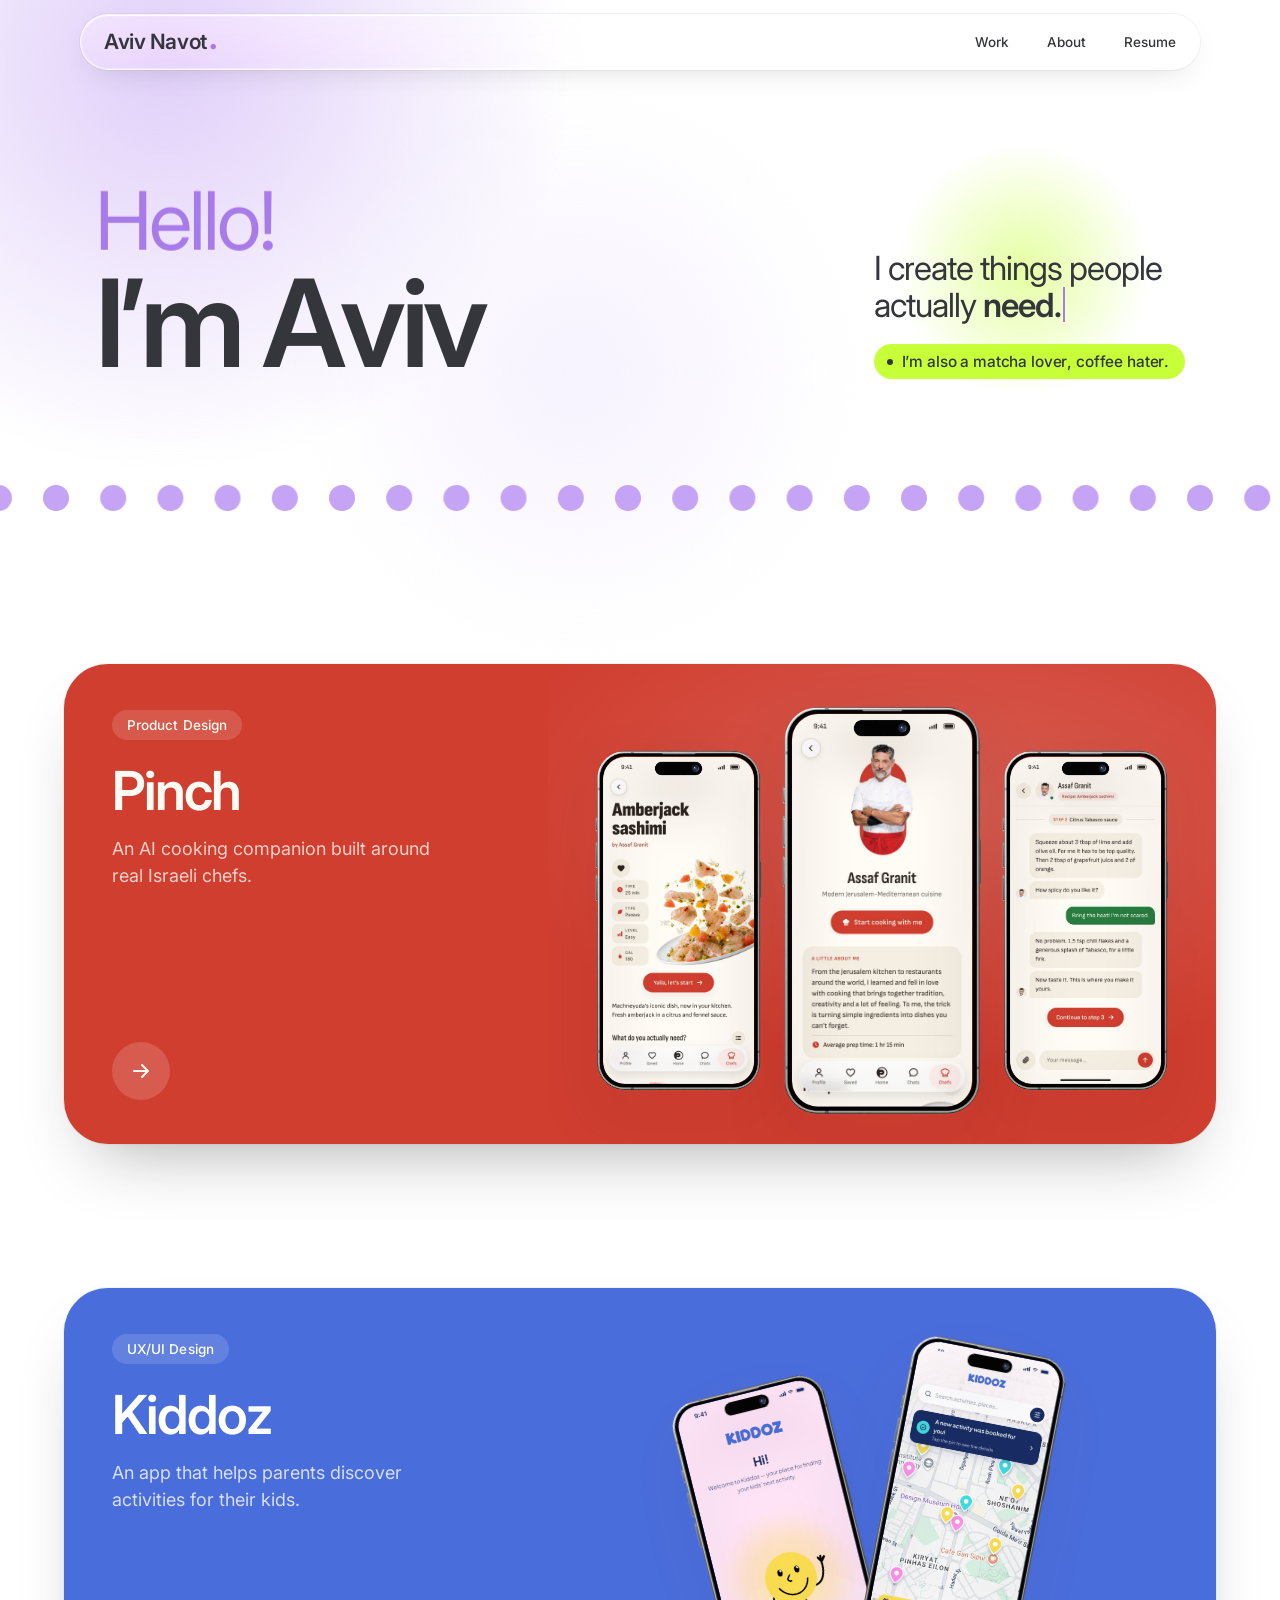
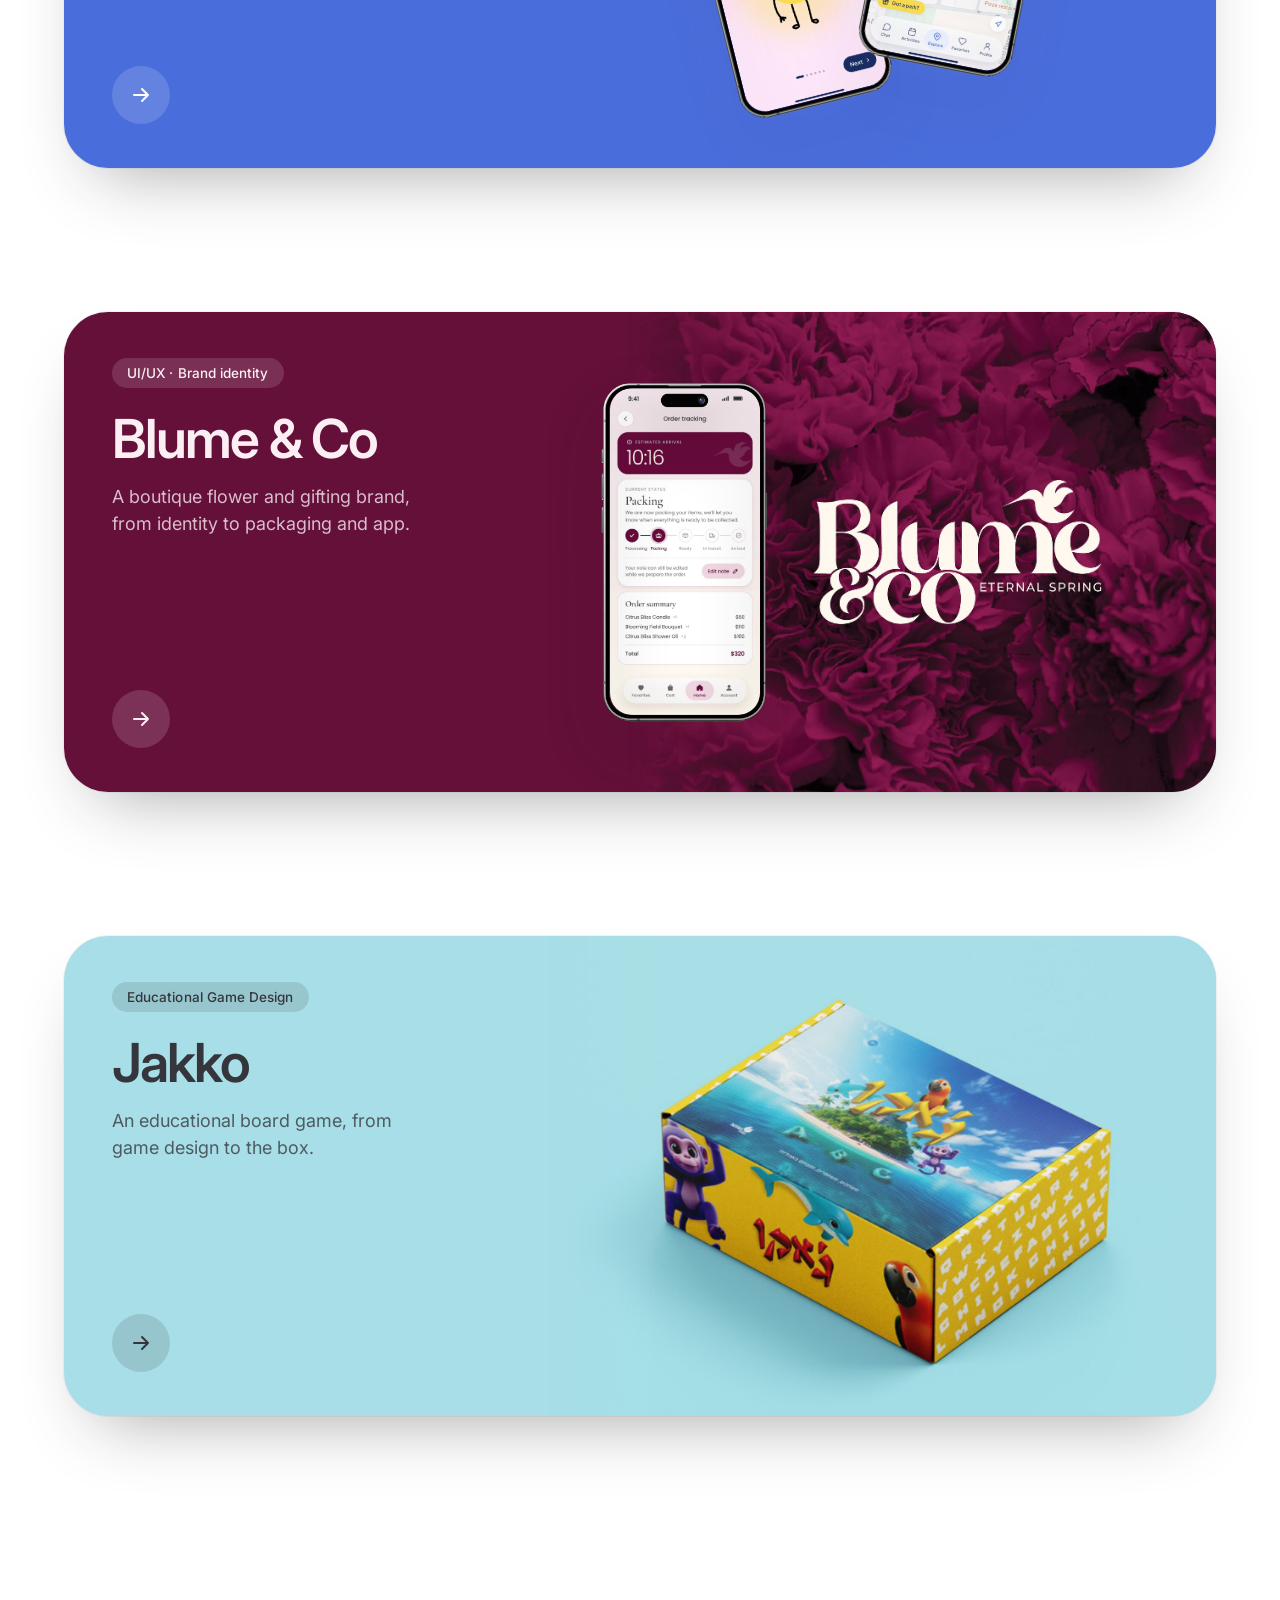
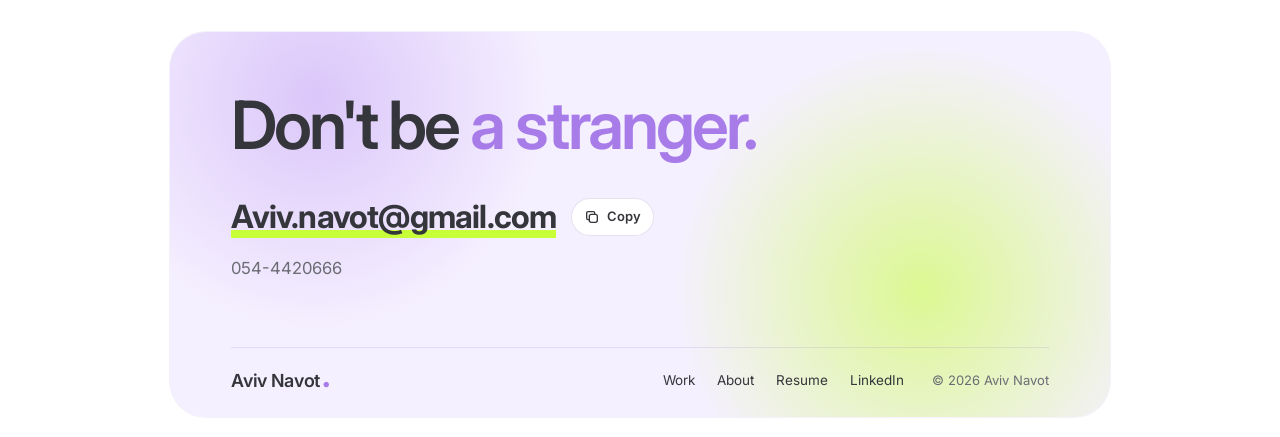
==== commit c316ea2c: "Homepage hero: tagline with typed word carousel, matcha note as a lime pill Co-Authored-By: Claude O" ====
--- a/index.html
+++ b/index.html
@@ -10,7 +10,7 @@
 <link href="https://fonts.googleapis.com/css2?family=Inter:opsz,wght@14..32,300..700&display=swap" rel="stylesheet">
 <link rel="stylesheet" href="css/style.css">
 <link rel="stylesheet" href="css/case-study.css?v=52">
-<link rel="stylesheet" href="css/home.css?v=20">
+<link rel="stylesheet" href="css/home.css?v=24">
 <link rel="icon" href="favicon.svg" type="image/svg+xml">
 <link rel="icon" href="favicon-32.png" sizes="32x32" type="image/png">
 <link rel="apple-touch-icon" href="apple-touch-icon.png">
@@ -52,7 +52,10 @@
         <span class="hm-hello" data-lift>Hello!</span>
         <span class="hm-name" data-lift>I’m Aviv</span>
       </h1>
-      <p class="hm-note" data-lift><span data-cursor="lime">Matcha lover,</span> <span data-cursor="lilac">coffee hater.</span><br>Creating things people actually need.</p>
+      <div class="hm-side">
+        <p class="hm-tagline" aria-label="I create things people actually need."><span class="hm-tl1" aria-hidden="true">I create things people</span><span class="hm-tl2" aria-hidden="true">actually <span class="hm-swap">need.</span><span class="hm-caret hm-swap-caret"></span></span></p>
+        <p class="hm-note" data-lift><span class="hm-note-t"><span data-cursor="lime">I’m also a matcha lover,</span> <span data-cursor="lilac">coffee hater.</span></span></p>
+      </div>
     </div>
     <div class="hm-dots" aria-hidden="true"></div>
   </section>
@@ -148,6 +151,6 @@
 
   <script src="js/main.js?v=4"></script>
   <script src="js/case-study.js?v=49"></script>
-  <script src="js/home.js?v=14"></script>
+  <script src="js/home.js?v=19"></script>
 </body>
 </html>
--- a/css/home.css
+++ b/css/home.css
@@ -25,7 +25,7 @@
 }
 
 /* ---------- hero ---------- */
-.hm-hero{ position:relative; padding-top:clamp(150px, 27vh, 300px); }
+.hm-hero{ position:relative; padding-top:clamp(112px, 20vh, 225px); }
 .hm-hero-text{
   max-width:1360px; margin-inline:auto; padding-inline:clamp(20px, 7.4vw, 140px);
   display:flex; align-items:last baseline; justify-content:space-between; gap:32px;
@@ -130,7 +130,7 @@
 @media (max-width:820px){
   .hm-hero{ padding-top:clamp(130px, 22vh, 190px); }
   .hm-hero-text{ flex-direction:column; align-items:flex-start; gap:18px; }
-  .hm-note{ align-self:flex-end; }
+  .hm-note{ align-self:flex-start; }
   .hm-dots{ margin-top:clamp(48px, 8vh, 80px); }
   .hm-work{ padding-top:clamp(80px, 12vh, 120px); }
   .hm-slot{ top:calc(84px + var(--i, 0) * 14px); height:auto; }
@@ -176,6 +176,22 @@
 .hm-in .hm-dot{ animation-name:hmRollDot; }
 .hm-in .hm-name{ animation:hmRise 1.7s cubic-bezier(.22,.8,.24,1) var(--name-delay, 1.7s) both; }
 @keyframes hmRise{ from{ opacity:0; translate:0 .18em; filter:blur(14px); } to{ opacity:1; translate:0 0; filter:blur(0); } }
+
+/* right column: the tagline, with the matcha note as a lime tag under it;
+   the last word of the tagline is erased and retyped every 2.5s (need → use → want → value → remember → enjoy) */
+.hm-side{ display:flex; flex-direction:column; align-items:flex-start; gap:clamp(14px, 1.6vw, 24px); padding-bottom:.4em; }
+.hm-tagline{ margin:0; font-family:var(--cs-display); font-weight:400; color:var(--cs-ink); letter-spacing:-0.03em; line-height:1.1; font-size:clamp(24px, 2.6vw, 44px); }
+.hm-tl1, .hm-tl2{ display:block; white-space:nowrap; }
+.hm-swap{ font-weight:600; }
+.hm-swap-caret{ height:.95em; vertical-align:-.1em; margin-left:3px; }
+/* the tagline and the matcha tag rise in together, after the name */
+.hm-intro .hm-tagline, .hm-intro .hm-note{ opacity:0; }
+.hm-in .hm-tagline, .hm-in .hm-note{ animation:hmRise 1.7s cubic-bezier(.22,.8,.24,1) var(--tag-delay, 2.6s) both; }
+/* the matcha note as a lime pill, same family as the site's .cs-pill tags (dot before the text) */
+.hm-note{ display:inline-flex; align-items:center; gap:.55em; background:var(--c-lime); color:var(--c-graphite, #35363B); border-radius:999px;
+  padding:.5em 1.05em .5em .85em; font-size:clamp(14px, 1.2vw, 19px); font-weight:500; line-height:1.3; white-space:nowrap; }
+.hm-note::before{ content:""; flex:none; width:.4em; height:.4em; border-radius:50%; background:currentColor; }
+@media (prefers-reduced-motion: reduce){ .hm-intro .hm-tagline, .hm-intro .hm-note{ opacity:1; animation:none; } .hm-swap-caret{ display:none; } }
 /* typewriter note */
 .hm-note.is-typing .lt{ visibility:hidden; }
 .hm-note.is-typing .lt.on{ visibility:visible; }
